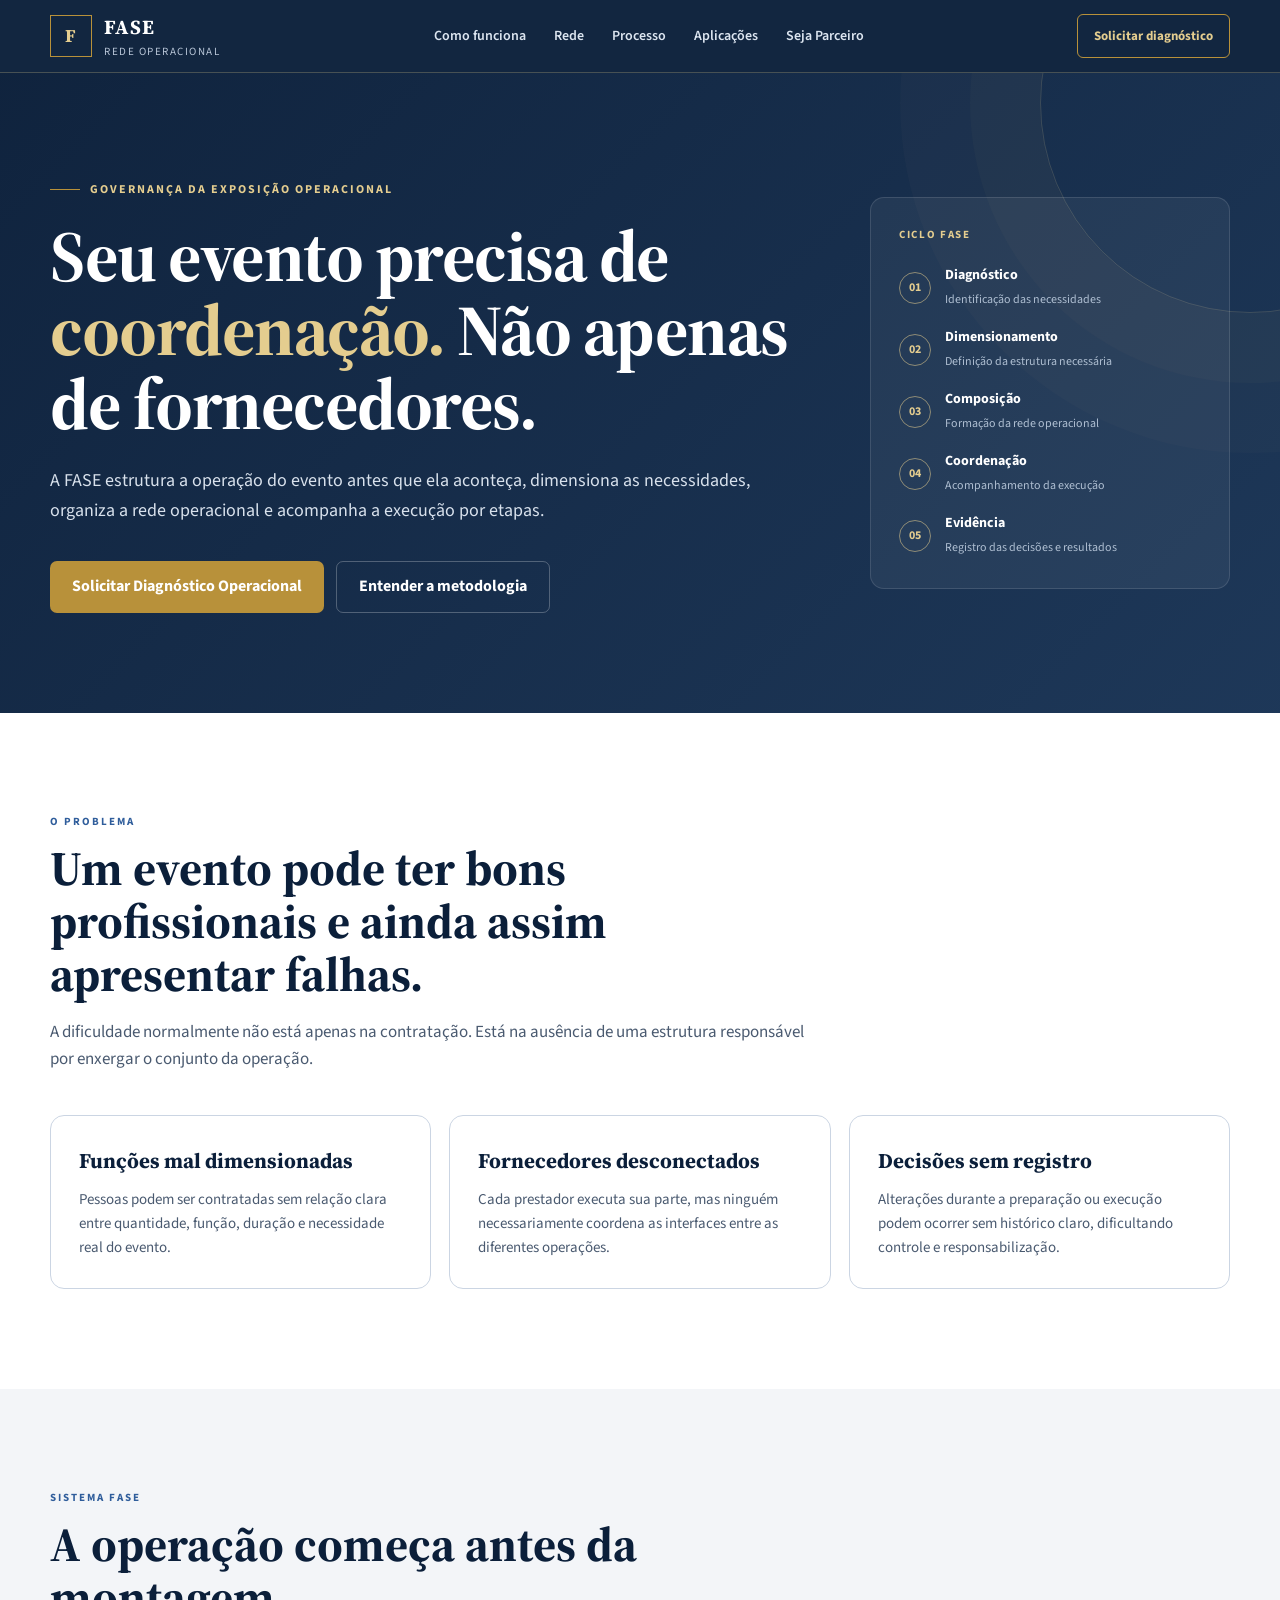
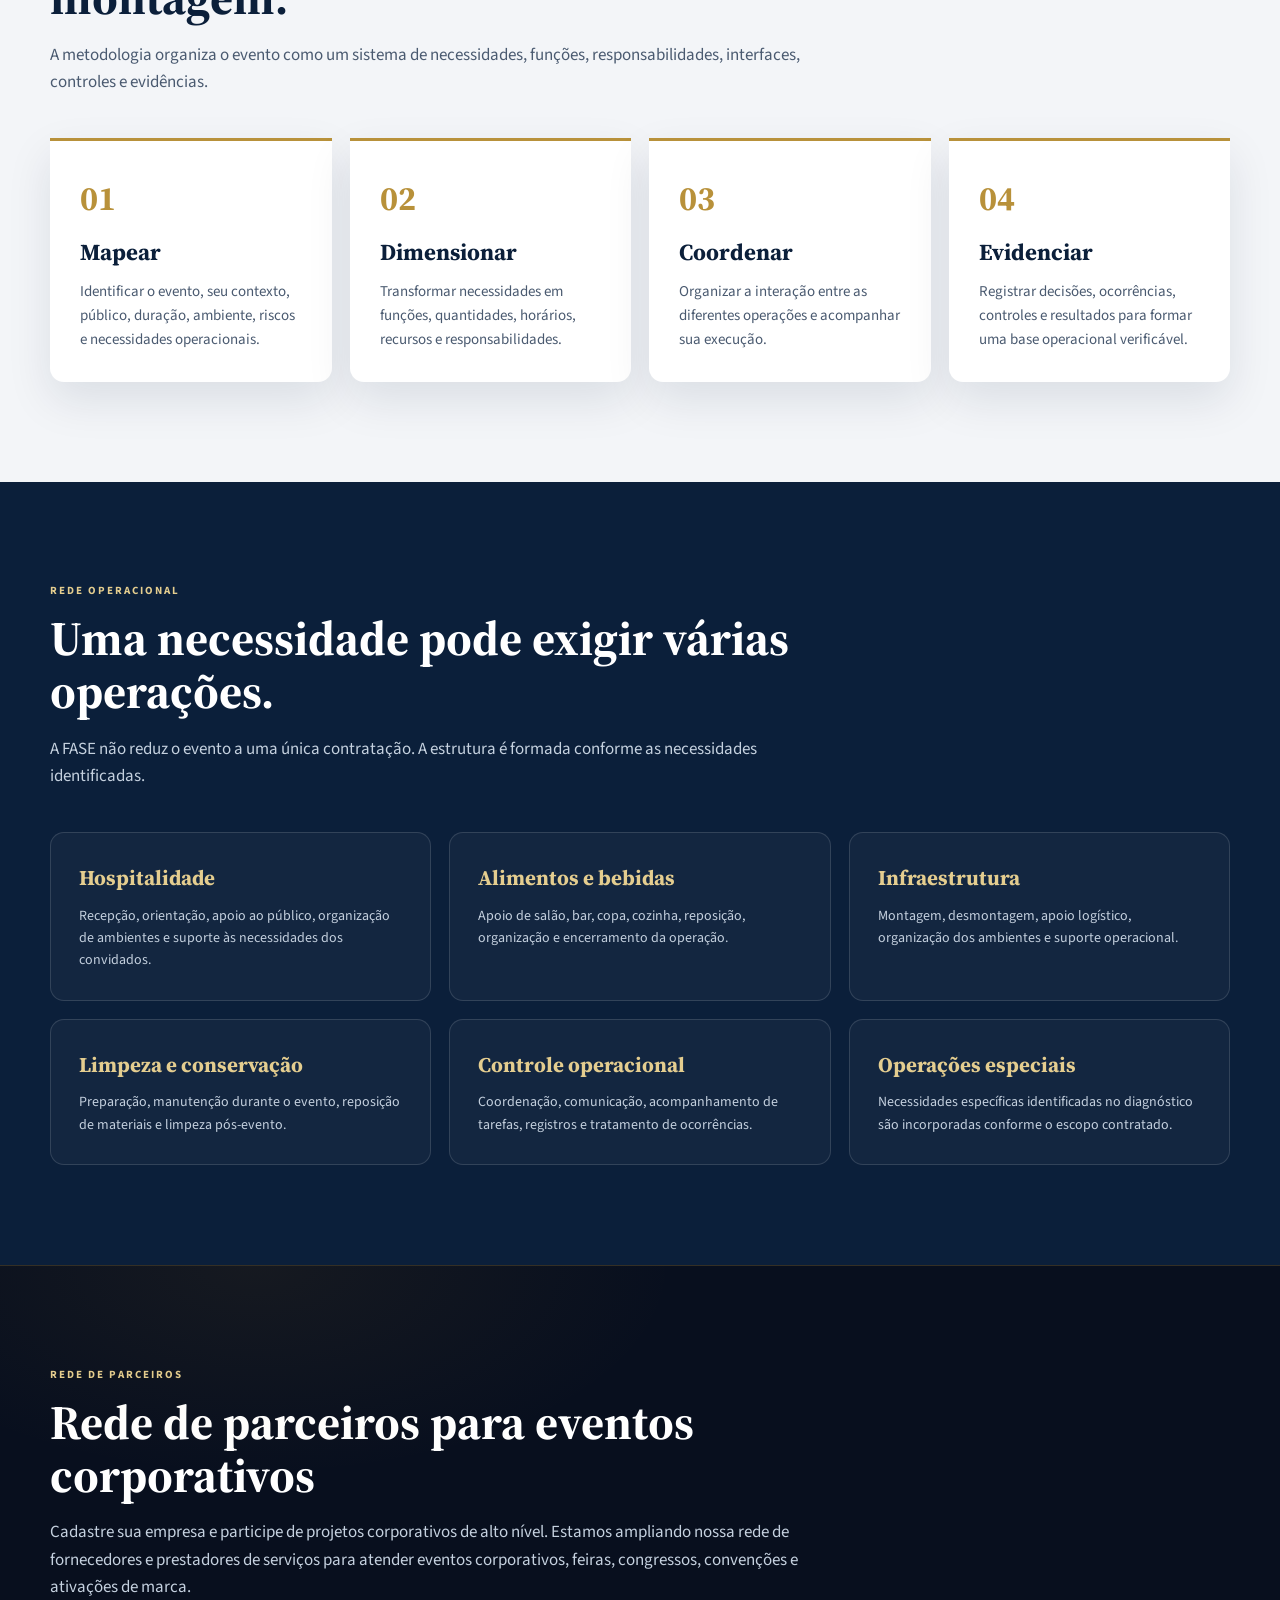
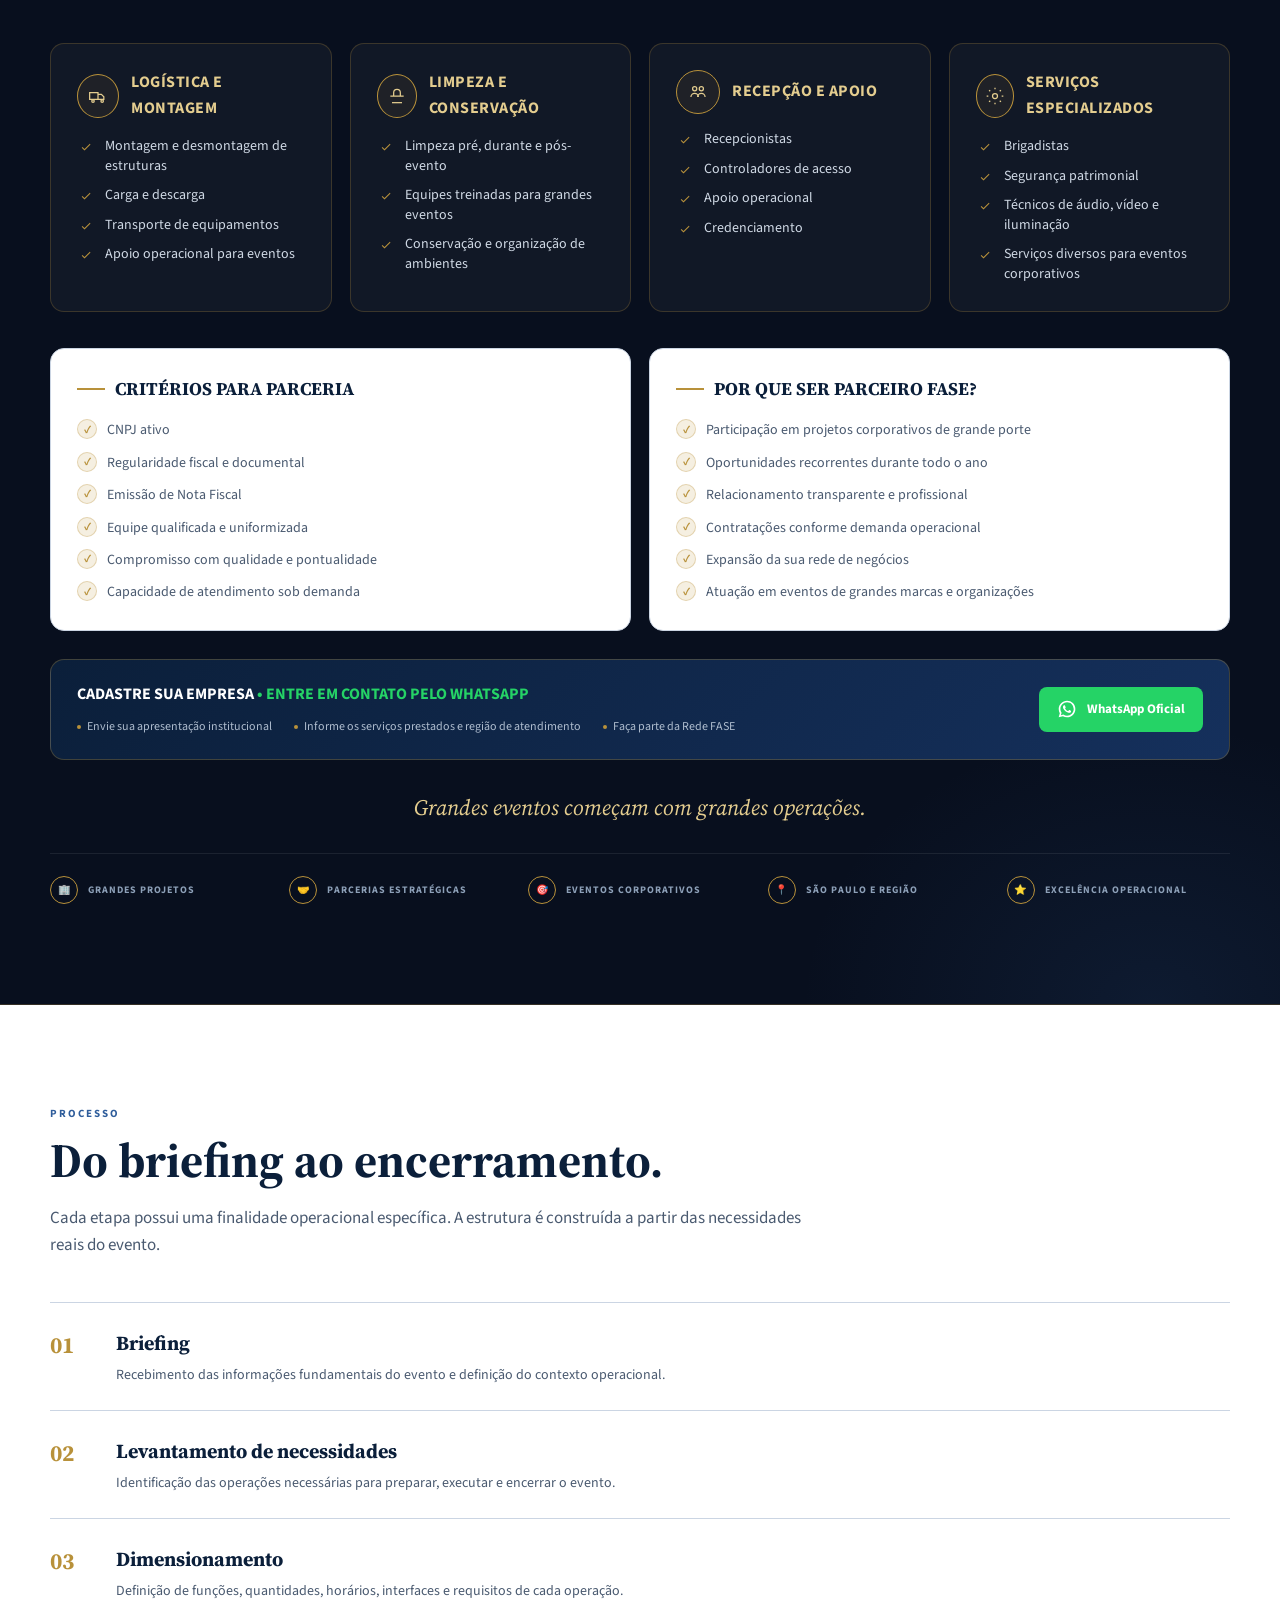
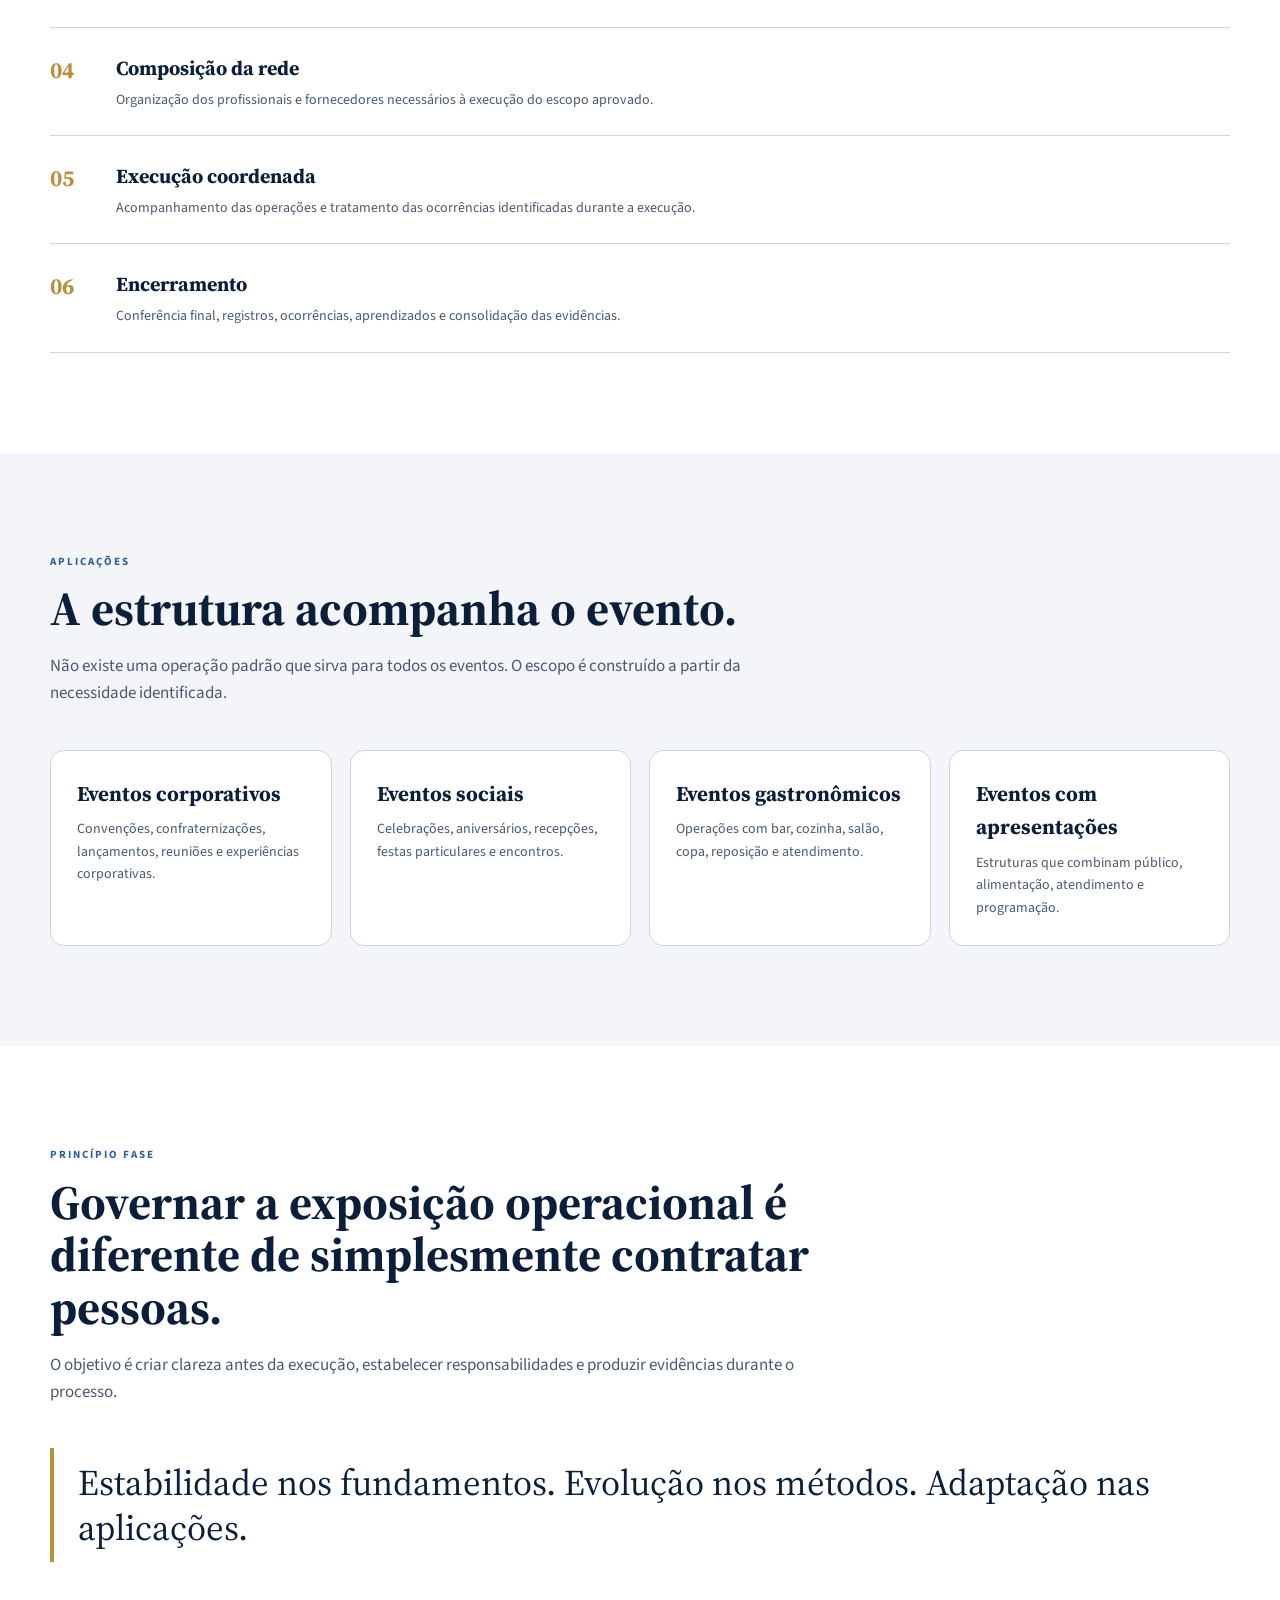
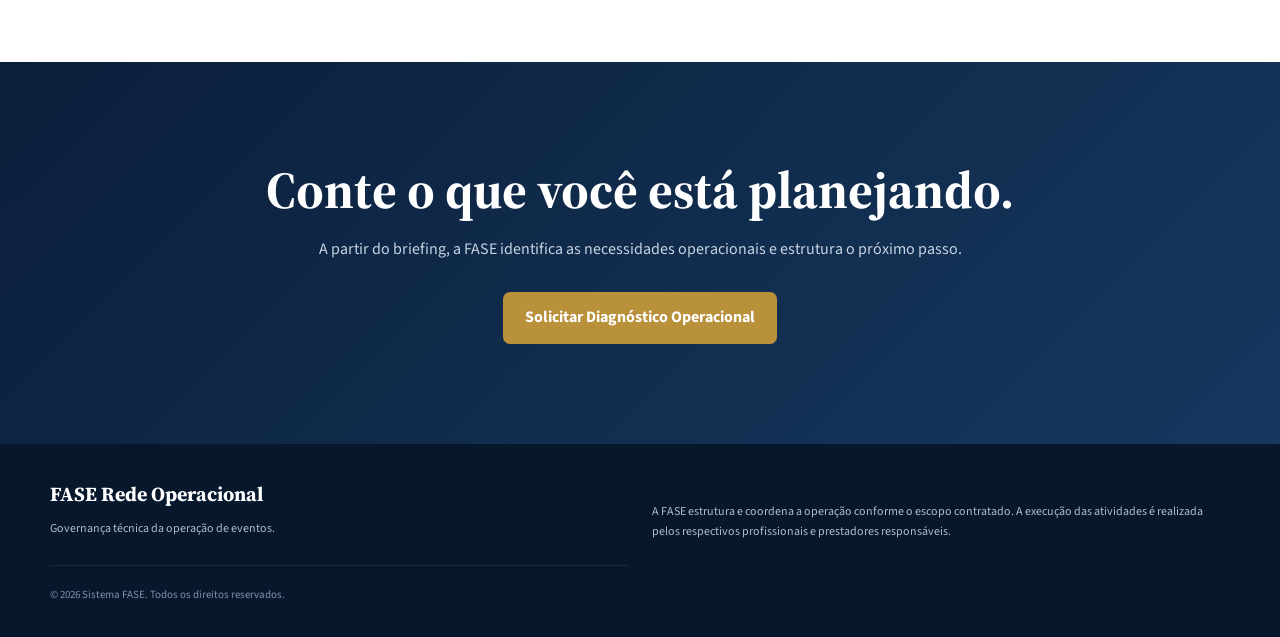
==== index.html @ 19b4ed56 "Atualizar o index.html" ====
<!DOCTYPE html>
<html lang="pt-BR">
<head><style>
@font-face {
  font-family: "Optimistic";
  font-style: normal;
  font-weight: 400 600;
  font-display: swap;
  src: url("/fonts/OptimisticAI_VF_Optimized.woff2") format("woff2");
}
@font-face {
  font-family: "Optimistic Mono";
  font-style: normal;
  font-weight: 400;
  font-display: swap;
  src: url("/fonts/OptimisticMono_W_TextRegular.woff2") format("woff2");
}
:where(html) {
  font-family: "Optimistic", system-ui, sans-serif;
}
:where(code, pre, kbd, samp) {
  font-family: "Optimistic Mono", ui-monospace, monospace;
}
</style>
    <meta charset="UTF-8">
    <meta name="viewport" content="width=device-width, initial-scale=1.0">

    <title>FASE Rede Operacional | Gestão Estratégica de Eventos</title>

    <meta
        name="description"
        content="A FASE estrutura, dimensiona e coordena a operação de eventos por meio de uma rede operacional sob governança técnica, com decisões registradas e acompanhamento por etapas."
    >

    <meta name="theme-color" content="#0B1F3A">

    <link rel="preconnect" href="https://fonts.googleapis.com">
    <link rel="preconnect" href="https://fonts.gstatic.com" crossorigin>

    <link
        href="https://fonts.googleapis.com/css2?family=Source+Serif+4:opsz,wght@8..60,600;8..60,700&family=Source+Sans+3:wght@400;600;700&display=swap"
        rel="stylesheet"
    >

    <style>
        :root {
            --azul-marinho: #0B1F3A;
            --azul-medio: #2F5D9B;
            --azul-claro: #DCE6F3;

            --ouro: #B8913A;
            --ouro-claro: #E4CD8F;

            --fundo: #F3F5F8;
            --branco: #FFFFFF;

            --texto: #1C2A3D;
            --texto-suave: #4A5A70;

            --linha: #CBD5E3;

            --serif: 'Source Serif 4', Georgia, 'Times New Roman', serif;
            --sans: 'Source Sans 3', 'Segoe UI', Tahoma, Arial, sans-serif;

            --largura: 1180px;
            --raio: 14px;
            --sombra: 0 18px 45px rgba(11, 31, 58, 0.10);
        }

        *,
        *::before,
        *::after {
            margin: 0;
            padding: 0;
            box-sizing: border-box;
        }

        html {
            scroll-behavior: smooth;
        }

        body {
            background: var(--fundo);
            color: var(--texto);
            font-family: var(--sans);
            line-height: 1.6;
            -webkit-font-smoothing: antialiased;
        }

        a {
            color: inherit;
            text-decoration: none;
        }

        img {
            max-width: 100%;
            display: block;
        }

        .container {
            width: min(100% - 32px, var(--largura));
            margin-inline: auto;
        }

        header {
            position: sticky;
            top: 0;
            z-index: 1000;
            background: rgba(11, 31, 58, 0.97);
            border-bottom: 1px solid rgba(228, 205, 143, 0.25);
            backdrop-filter: blur(12px);
        }

        .nav {
            min-height: 72px;
            display: flex;
            align-items: center;
            justify-content: space-between;
            gap: 24px;
        }

        .logo {
            display: flex;
            align-items: center;
            gap: 12px;
            color: var(--branco);
        }

        .logo-mark {
            width: 42px;
            height: 42px;
            border: 1px solid var(--ouro);
            display: grid;
            place-items: center;
            color: var(--ouro-claro);
            font-family: var(--serif);
            font-weight: 700;
            font-size: 18px;
            letter-spacing: 1px;
        }

        .logo-text strong {
            display: block;
            font-family: var(--serif);
            font-size: 20px;
            letter-spacing: 1px;
        }

        .logo-text span {
            display: block;
            color: #B9C6D8;
            font-size: 11px;
            letter-spacing: 1.5px;
            text-transform: uppercase;
        }

        .nav-links {
            display: none;
            align-items: center;
            gap: 28px;
            color: #DCE5F0;
            font-size: 14px;
            font-weight: 600;
        }

        .nav-links a:hover {
            color: var(--ouro-claro);
        }

        .nav-cta {
            display: inline-flex;
            align-items: center;
            justify-content: center;
            padding: 11px 16px;
            border: 1px solid var(--ouro);
            color: var(--ouro-claro);
            font-size: 13px;
            font-weight: 700;
            border-radius: 6px;
        }

        .hero {
            background:
                linear-gradient(
                    135deg,
                    rgba(11, 31, 58, 0.98),
                    rgba(21, 48, 82, 0.96)
                );
            color: var(--branco);
            padding: 76px 0 84px;
            position: relative;
            overflow: hidden;
        }

        .hero::after {
            content: "";
            position: absolute;
            width: 420px;
            height: 420px;
            right: -180px;
            top: -180px;
            border: 1px solid rgba(228, 205, 143, 0.18);
            border-radius: 50%;
            box-shadow:
                0 0 0 70px rgba(228, 205, 143, 0.025),
                0 0 0 140px rgba(228, 205, 143, 0.018);
        }

        .hero-grid {
            position: relative;
            z-index: 1;
            display: grid;
            gap: 48px;
        }

        .eyebrow {
            display: inline-flex;
            align-items: center;
            gap: 10px;
            color: var(--ouro-claro);
            font-size: 12px;
            font-weight: 700;
            letter-spacing: 2px;
            text-transform: uppercase;
            margin-bottom: 20px;
        }

        .eyebrow::before {
            content: "";
            width: 30px;
            height: 1px;
            background: var(--ouro);
        }

        h1,
        h2,
        h3 {
            font-family: var(--serif);
        }

        .hero h1 {
            max-width: 760px;
            font-size: clamp(42px, 8vw, 72px);
            line-height: 1.03;
            letter-spacing: -1.5px;
            margin-bottom: 24px;
        }

        .hero h1 span {
            color: var(--ouro-claro);
        }

        .hero-lead {
            max-width: 700px;
            color: #D8E1EC;
            font-size: 18px;
            line-height: 1.7;
            margin-bottom: 34px;
        }

        .hero-actions {
            display: flex;
            flex-direction: column;
            gap: 12px;
        }

        .cta-btn,
        .secondary-btn {
            min-height: 52px;
            display: inline-flex;
            align-items: center;
            justify-content: center;
            padding: 0 22px;
            border-radius: 7px;
            font-weight: 700;
            text-align: center;
        }

        .cta-btn {
            background: var(--ouro);
            color: var(--branco);
        }

        .cta-btn:hover {
            background: #A98230;
        }

        .secondary-btn {
            border: 1px solid rgba(255,255,255,0.25);
            color: var(--branco);
        }

        .secondary-btn:hover {
            border-color: var(--ouro-claro);
            color: var(--ouro-claro);
        }

        .hero-panel {
            background: rgba(255,255,255,0.055);
            border: 1px solid rgba(255,255,255,0.12);
            padding: 28px;
            border-radius: var(--raio);
        }

        .hero-panel-title {
            color: var(--ouro-claro);
            font-size: 11px;
            font-weight: 700;
            letter-spacing: 1.7px;
            text-transform: uppercase;
            margin-bottom: 20px;
        }

        .flow {
            display: grid;
            gap: 14px;
        }

        .flow-item {
            display: grid;
            grid-template-columns: 34px 1fr;
            gap: 12px;
            align-items: center;
        }

        .flow-number {
            width: 32px;
            height: 32px;
            border: 1px solid rgba(228,205,143,0.55);
            border-radius: 50%;
            display: grid;
            place-items: center;
            color: var(--ouro-claro);
            font-size: 12px;
            font-weight: 700;
        }

        .flow-item strong {
            display: block;
            font-size: 14px;
        }

        .flow-item span {
            color: #AEBED1;
            font-size: 12px;
        }

        section {
            padding: 78px 0;
        }

        .section-header {
            max-width: 760px;
            margin-bottom: 42px;
        }

        .section-label {
            color: var(--azul-medio);
            font-size: 11px;
            font-weight: 700;
            letter-spacing: 2px;
            text-transform: uppercase;
            margin-bottom: 12px;
        }

        .section-header h2 {
            font-size: clamp(32px, 6vw, 48px);
            line-height: 1.1;
            color: var(--azul-marinho);
            margin-bottom: 18px;
        }

        .section-header p {
            color: var(--texto-suave);
            font-size: 17px;
        }

        .problem {
            background: var(--branco);
        }

        .problem-grid {
            display: grid;
            gap: 18px;
        }

        .problem-card {
            padding: 28px;
            border: 1px solid var(--linha);
            border-radius: var(--raio);
            background: var(--branco);
        }

        .problem-card strong {
            display: block;
            color: var(--azul-marinho);
            font-family: var(--serif);
            font-size: 21px;
            margin-bottom: 10px;
        }

        .problem-card p {
            color: var(--texto-suave);
            font-size: 15px;
        }

        .fase-section {
            background: var(--fundo);
        }

        .fase-grid {
            display: grid;
            gap: 18px;
        }

        .fase-card {
            background: var(--branco);
            border-top: 3px solid var(--ouro);
            padding: 30px;
            border-radius: 0 0 var(--raio) var(--raio);
            box-shadow: var(--sombra);
        }

        .fase-card .number {
            color: var(--ouro);
            font-family: var(--serif);
            font-size: 34px;
            font-weight: 700;
        }

        .fase-card h3 {
            color: var(--azul-marinho);
            font-size: 23px;
            margin: 8px 0 10px;
        }

        .fase-card p {
            color: var(--texto-suave);
            font-size: 15px;
        }

        .network {
            background: var(--azul-marinho);
            color: var(--branco);
        }

        .network .section-label {
            color: var(--ouro-claro);
        }

        .network .section-header h2 {
            color: var(--branco);
        }

        .network .section-header p {
            color: #C5D1DF;
        }

        .network-grid {
            display: grid;
            gap: 18px;
        }

        .network-card {
            border: 1px solid rgba(255,255,255,0.13);
            padding: 28px;
            border-radius: var(--raio);
            background: rgba(255,255,255,0.035);
        }

        .network-card h3 {
            color: var(--ouro-claro);
            font-size: 21px;
            margin-bottom: 10px;
        }

        .network-card p {
            color: #C3CFDD;
            font-size: 14px;
        }

        .process {
            background: var(--branco);
        }

        .process-list {
            display: grid;
            gap: 0;
            border-top: 1px solid var(--linha);
        }

        .process-item {
            display: grid;
            grid-template-columns: 48px 1fr;
            gap: 18px;
            padding: 24px 0;
            border-bottom: 1px solid var(--linha);
        }

        .process-number {
            color: var(--ouro);
            font-family: var(--serif);
            font-size: 23px;
            font-weight: 700;
        }

        .process-item h3 {
            color: var(--azul-marinho);
            font-size: 20px;
            margin-bottom: 5px;
        }

        .process-item p {
            color: var(--texto-suave);
            font-size: 14px;
        }

        .audience {
            background: var(--fundo);
        }

        .audience-grid {
            display: grid;
            gap: 18px;
        }

        .audience-card {
            padding: 26px;
            background: var(--branco);
            border: 1px solid var(--linha);
            border-radius: var(--raio);
        }

        .audience-card h3 {
            color: var(--azul-marinho);
            font-size: 21px;
            margin-bottom: 8px;
        }

        .audience-card p {
            color: var(--texto-suave);
            font-size: 14px;
        }

        .differential {
            background: var(--branco);
        }

        .quote-box {
            border-left: 4px solid var(--ouro);
            padding: 12px 0 12px 24px;
            margin-top: 30px;
        }

        .quote-box p {
            color: var(--azul-marinho);
            font-family: var(--serif);
            font-size: clamp(24px, 5vw, 36px);
            line-height: 1.25;
        }

        .final-cta {
            background:
                linear-gradient(
                    135deg,
                    var(--azul-marinho),
                    #16385F
                );
            color: var(--branco);
            text-align: center;
        }

        .final-cta h2 {
            max-width: 760px;
            margin: 0 auto 18px;
            font-size: clamp(34px, 6vw, 52px);
            line-height: 1.08;
        }

        .final-cta p {
            max-width: 650px;
            margin: 0 auto 30px;
            color: #C7D3E1;
            font-size: 16px;
        }

        .final-cta .cta-btn {
            display: inline-flex;
            min-width: 240px;
        }

        footer {
            background: #07182D;
            color: #AEBCCE;
            padding: 34px 0;
        }

        .footer-grid {
            display: grid;
            gap: 24px;
        }

        .footer-brand strong {
            display: block;
            color: var(--branco);
            font-family: var(--serif);
            font-size: 20px;
            margin-bottom: 5px;
        }

        .footer-brand span {
            font-size: 12px;
        }

        .footer-note {
            font-size: 12px;
            line-height: 1.6;
        }

        .footer-copy {
            border-top: 1px solid rgba(255,255,255,0.08);
            padding-top: 20px;
            font-size: 11px;
            color: #8091A7;
        }

        @media (min-width: 700px) {

            .hero {
                padding: 100px 0;
            }

            .hero-actions {
                flex-direction: row;
            }

            .hero-grid {
                grid-template-columns: minmax(0, 1.5fr) minmax(300px, 0.7fr);
                align-items: center;
            }

            .problem-grid,
            .fase-grid,
            .network-grid,
            .audience-grid {
                grid-template-columns: repeat(2, 1fr);
            }

            .footer-grid {
                grid-template-columns: 1fr 1fr;
                align-items: end;
            }
        }

        @media (min-width: 960px) {

            .nav-links {
                display: flex;
            }

            .problem-grid {
                grid-template-columns: repeat(3, 1fr);
            }

            .fase-grid {
                grid-template-columns: repeat(4, 1fr);
            }

            .network-grid {
                grid-template-columns: repeat(3, 1fr);
            }

            .audience-grid {
                grid-template-columns: repeat(4, 1fr);
            }

            section {
                padding: 100px 0;
            }
        }
    
        /* =========================
           REDE DE PARCEIROS - SEM IA
        ========================= */
        .parceiros {
            background: #080F1E;
            color: var(--branco);
            border-top: 1px solid rgba(184,145,58,0.25);
            border-bottom: 1px solid rgba(184,145,58,0.25);
            position: relative;
            overflow: hidden;
        }
        .parceiros::before {
            content:"";
            position:absolute;
            inset:0;
            background: radial-gradient(600px 300px at 20% 0%, rgba(184,145,58,0.08), transparent 70%),
                        radial-gradient(500px 400px at 90% 100%, rgba(47,93,155,0.15), transparent 70%);
            pointer-events:none;
        }
        .parceiros .section-label { color: var(--ouro-claro); }
        .parceiros .section-header h2 { color: #fff; }
        .parceiros .section-header p { color: #C5D1DF; }
        .parceiros-grid {
            position: relative;
            z-index:1;
            display: grid;
            gap: 18px;
            margin-bottom: 36px;
        }
        .parceiros-card {
            background: rgba(255,255,255,0.04);
            border: 1px solid rgba(184,145,58,0.25);
            border-radius: var(--raio);
            padding: 26px;
        }
        .parceiros-card-top {
            display:flex;
            align-items:center;
            gap:12px;
            margin-bottom:16px;
        }
        .parceiros-icon {
            width:44px;
            height:44px;
            border:1px solid var(--ouro);
            border-radius:50%;
            display:grid;
            place-items:center;
            background: rgba(184,145,58,0.08);
            color: var(--ouro-claro);
        }
        .parceiros-card h3 {
            color: var(--ouro-claro);
            font-size: 16px;
            font-family: var(--sans);
            font-weight: 700;
            letter-spacing: 0.5px;
            text-transform: uppercase;
        }
        .parceiros-card ul {
            list-style:none;
            display:grid;
            gap:10px;
        }
        .parceiros-card ul li {
            display:flex;
            gap:10px;
            font-size:14px;
            color:#D0D9E5;
            line-height:1.4;
        }
        .parceiros-card ul li::before {
            content:"";
            width:18px;
            height:18px;
            flex-shrink:0;
            background: var(--ouro);
            border-radius:50%;
            mask: url('data:image/svg+xml;utf8,<svg xmlns="http://www.w3.org/2000/svg" viewBox="0 0 24 24"><path fill="white" d="M9 16.17L4.83 12l-1.42 1.41L9 19 21 7l-1.41-1.41z"/></svg>') center/12px no-repeat;
            -webkit-mask: url('data:image/svg+xml;utf8,<svg xmlns="http://www.w3.org/2000/svg" viewBox="0 0 24 24"><path fill="white" d="M9 16.17L4.83 12l-1.42 1.41L9 19 21 7l-1.41-1.41z"/></svg>') center/12px no-repeat;
            margin-top:1px;
        }
        .parceiros-two {
            position:relative;
            z-index:1;
            display:grid;
            gap:18px;
            margin-bottom:28px;
        }
        .parceiros-box {
            background: var(--branco);
            color: var(--texto);
            border-radius: var(--raio);
            padding:26px;
            border:1px solid var(--linha);
        }
        .parceiros-box h4 {
            font-family: var(--serif);
            font-size:18px;
            color: var(--azul-marinho);
            margin-bottom:16px;
            display:flex;
            align-items:center;
            gap:10px;
        }
        .parceiros-box h4::before {
            content:"";
            width:28px;
            height:2px;
            background: var(--ouro);
        }
        .parceiros-box ul {
            list-style:none;
            display:grid;
            gap:10px;
        }
        .parceiros-box ul li {
            display:flex;
            gap:10px;
            font-size:14px;
            color: var(--texto-suave);
        }
        .parceiros-box ul li::before {
            content:"✓";
            width:20px;
            height:20px;
            flex-shrink:0;
            background: rgba(184,145,58,0.15);
            border:1px solid rgba(184,145,58,0.3);
            border-radius:50%;
            display:grid;
            place-items:center;
            font-size:11px;
            color: var(--ouro);
            font-weight:700;
        }
        .parceiros-whatsapp {
            position:relative;
            z-index:1;
            background: linear-gradient(135deg, #0B1F3A, #15305C);
            border:1px solid rgba(184,145,58,0.3);
            border-radius: var(--raio);
            padding:22px 26px;
            display:flex;
            flex-wrap:wrap;
            gap:18px;
            align-items:center;
            justify-content:space-between;
        }
        .parceiros-whatsapp h4 {
            color:#fff;
            font-family: var(--sans);
            font-weight:700;
            font-size:16px;
            text-transform:uppercase;
        }
        .parceiros-whatsapp h4 span { color:#25D366; }
        .parceiros-whatsapp ul {
            list-style:none;
            display:flex;
            flex-wrap:wrap;
            gap:12px 22px;
            margin-top:10px;
        }
        .parceiros-whatsapp ul li {
            font-size:12px;
            color:#AEBCCE;
            display:flex;
            gap:6px;
            align-items:center;
        }
        .parceiros-whatsapp ul li::before {
            content:"";
            width:4px;
            height:4px;
            background: var(--ouro);
            border-radius:50%;
        }
        .parceiros-footer-icons {
            position:relative;
            z-index:1;
            margin-top:28px;
            padding-top:22px;
            border-top:1px solid rgba(255,255,255,0.08);
            display:grid;
            grid-template-columns: repeat(2,1fr);
            gap:16px;
        }
        .parceiros-footer-icons div {
            display:flex;
            align-items:center;
            gap:10px;
            font-size:10px;
            font-weight:700;
            letter-spacing:1px;
            text-transform:uppercase;
            color:#8DA0B8;
        }
        .parceiros-cursive {
            position:relative;
            z-index:1;
            text-align:center;
            margin-top:30px;
            font-family: var(--serif);
            font-style:italic;
            font-size:22px;
            color: var(--ouro-claro);
        }
        @media(min-width:700px){
            .parceiros-grid { grid-template-columns: repeat(2,1fr); }
            .parceiros-two { grid-template-columns: repeat(2,1fr); }
            .parceiros-footer-icons { grid-template-columns: repeat(5,1fr); }
        }
        @media(min-width:960px){
            .parceiros-grid { grid-template-columns: repeat(4,1fr); }
        }

    </style>
</head>

<body>

<header>
    <div class="container nav">

        <a href="#" class="logo" aria-label="FASE Rede Operacional">
            <div class="logo-mark">F</div>

            <div class="logo-text">
                <strong>FASE</strong>
                <span>Rede Operacional</span>
            </div>
        </a>

        <nav class="nav-links" aria-label="Navegação principal">
            <a href="#como-funciona">Como funciona</a>
            <a href="#rede">Rede</a>
            <a href="#processo">Processo</a>
            <a href="#para-quem">Aplicações</a>
            <a href="#parceiros">Seja Parceiro</a>
        </nav>

        <a
            href="https://wa.me/5511951987669"
            class="nav-cta"
            target="_blank"
            rel="noopener noreferrer"
        >
            Solicitar diagnóstico
        </a>

    </div>
</header>

<main>

    <!-- HERO -->

    <section class="hero">

        <div class="container hero-grid">

            <div>

                <div class="eyebrow">
                    Governança da Exposição Operacional
                </div>

                <h1>
                    Seu evento precisa de
                    <span>coordenação.</span>
                    Não apenas de fornecedores.
                </h1>

                <p class="hero-lead">
                    A FASE estrutura a operação do evento antes que ela aconteça,
                    dimensiona as necessidades, organiza a rede operacional e
                    acompanha a execução por etapas.
                </p>

                <div class="hero-actions">

                    <a
                        href="https://wa.me/5511951987669"
                        class="cta-btn"
                        target="_blank"
                        rel="noopener noreferrer"
                    >
                        Solicitar Diagnóstico Operacional
                    </a>

                    <a href="#como-funciona" class="secondary-btn">
                        Entender a metodologia
                    </a>

                </div>

            </div>

            <aside class="hero-panel">

                <div class="hero-panel-title">
                    Ciclo FASE
                </div>

                <div class="flow">

                    <div class="flow-item">
                        <div class="flow-number">01</div>
                        <div>
                            <strong>Diagnóstico</strong>
                            <span>Identificação das necessidades</span>
                        </div>
                    </div>

                    <div class="flow-item">
                        <div class="flow-number">02</div>
                        <div>
                            <strong>Dimensionamento</strong>
                            <span>Definição da estrutura necessária</span>
                        </div>
                    </div>

                    <div class="flow-item">
                        <div class="flow-number">03</div>
                        <div>
                            <strong>Composição</strong>
                            <span>Formação da rede operacional</span>
                        </div>
                    </div>

                    <div class="flow-item">
                        <div class="flow-number">04</div>
                        <div>
                            <strong>Coordenação</strong>
                            <span>Acompanhamento da execução</span>
                        </div>
                    </div>

                    <div class="flow-item">
                        <div class="flow-number">05</div>
                        <div>
                            <strong>Evidência</strong>
                            <span>Registro das decisões e resultados</span>
                        </div>
                    </div>

                </div>

            </aside>

        </div>

    </section>


    <!-- PROBLEMA -->

    <section class="problem" id="como-funciona">

        <div class="container">

            <div class="section-header">

                <div class="section-label">
                    O problema
                </div>

                <h2>
                    Um evento pode ter bons profissionais e ainda assim apresentar falhas.
                </h2>

                <p>
                    A dificuldade normalmente não está apenas na contratação.
                    Está na ausência de uma estrutura responsável por enxergar
                    o conjunto da operação.
                </p>

            </div>

            <div class="problem-grid">

                <article class="problem-card">
                    <strong>Funções mal dimensionadas</strong>
                    <p>
                        Pessoas podem ser contratadas sem relação clara entre
                        quantidade, função, duração e necessidade real do evento.
                    </p>
                </article>

                <article class="problem-card">
                    <strong>Fornecedores desconectados</strong>
                    <p>
                        Cada prestador executa sua parte, mas ninguém necessariamente
                        coordena as interfaces entre as diferentes operações.
                    </p>
                </article>

                <article class="problem-card">
                    <strong>Decisões sem registro</strong>
                    <p>
                        Alterações durante a preparação ou execução podem ocorrer
                        sem histórico claro, dificultando controle e responsabilização.
                    </p>
                </article>

            </div>

        </div>

    </section>


    <!-- METODOLOGIA -->

    <section class="fase-section">

        <div class="container">

            <div class="section-header">

                <div class="section-label">
                    Sistema FASE
                </div>

                <h2>
                    A operação começa antes da montagem.
                </h2>

                <p>
                    A metodologia organiza o evento como um sistema de necessidades,
                    funções, responsabilidades, interfaces, controles e evidências.
                </p>

            </div>

            <div class="fase-grid">

                <article class="fase-card">
                    <div class="number">01</div>
                    <h3>Mapear</h3>
                    <p>
                        Identificar o evento, seu contexto, público, duração,
                        ambiente, riscos e necessidades operacionais.
                    </p>
                </article>

                <article class="fase-card">
                    <div class="number">02</div>
                    <h3>Dimensionar</h3>
                    <p>
                        Transformar necessidades em funções, quantidades,
                        horários, recursos e responsabilidades.
                    </p>
                </article>

                <article class="fase-card">
                    <div class="number">03</div>
                    <h3>Coordenar</h3>
                    <p>
                        Organizar a interação entre as diferentes operações
                        e acompanhar sua execução.
                    </p>
                </article>

                <article class="fase-card">
                    <div class="number">04</div>
                    <h3>Evidenciar</h3>
                    <p>
                        Registrar decisões, ocorrências, controles e resultados
                        para formar uma base operacional verificável.
                    </p>
                </article>

            </div>

        </div>

    </section>


    <!-- REDE OPERACIONAL -->

    <section class="network" id="rede">

        <div class="container">

            <div class="section-header">

                <div class="section-label">
                    Rede Operacional
                </div>

                <h2>
                    Uma necessidade pode exigir várias operações.
                </h2>

                <p>
                    A FASE não reduz o evento a uma única contratação.
                    A estrutura é formada conforme as necessidades identificadas.
                </p>

            </div>

            <div class="network-grid">

                <article class="network-card">
                    <h3>Hospitalidade</h3>
                    <p>
                        Recepção, orientação, apoio ao público, organização
                        de ambientes e suporte às necessidades dos convidados.
                    </p>
                </article>

                <article class="network-card">
                    <h3>Alimentos e bebidas</h3>
                    <p>
                        Apoio de salão, bar, copa, cozinha, reposição,
                        organização e encerramento da operação.
                    </p>
                </article>

                <article class="network-card">
                    <h3>Infraestrutura</h3>
                    <p>
                        Montagem, desmontagem, apoio logístico, organização
                        dos ambientes e suporte operacional.
                    </p>
                </article>

                <article class="network-card">
                    <h3>Limpeza e conservação</h3>
                    <p>
                        Preparação, manutenção durante o evento, reposição
                        de materiais e limpeza pós-evento.
                    </p>
                </article>

                <article class="network-card">
                    <h3>Controle operacional</h3>
                    <p>
                        Coordenação, comunicação, acompanhamento de tarefas,
                        registros e tratamento de ocorrências.
                    </p>
                </article>

                <article class="network-card">
                    <h3>Operações especiais</h3>
                    <p>
                        Necessidades específicas identificadas no diagnóstico
                        são incorporadas conforme o escopo contratado.
                    </p>
                </article>

            </div>

        </div>

    </section>



    <!-- REDE DE PARCEIROS - INTEGRADA - SEM IA -->
    <section class="parceiros" id="parceiros">

        <div class="container">

            <div class="section-header">

                <div class="section-label">
                    Rede de Parceiros
                </div>

                <h2>
                    Rede de parceiros para eventos corporativos
                </h2>

                <p>
                    Cadastre sua empresa e participe de projetos corporativos de alto nível. 
                    Estamos ampliando nossa rede de fornecedores e prestadores de serviços para atender 
                    eventos corporativos, feiras, congressos, convenções e ativações de marca.
                </p>

            </div>

            <div class="parceiros-grid">

                <article class="parceiros-card">
                    <div class="parceiros-card-top">
                        <div class="parceiros-icon">
                            <svg viewBox="0 0 24 24" width="20" height="20" fill="none" stroke="currentColor" stroke-width="1.5"><path d="M2 8h10v8H2zM12 10h4l3 3v3h-7"/><circle cx="6" cy="18" r="1.5"/><circle cx="17" cy="18" r="1.5"/></svg>
                        </div>
                        <h3>Logística e Montagem</h3>
                    </div>
                    <ul>
                        <li>Montagem e desmontagem de estruturas</li>
                        <li>Carga e descarga</li>
                        <li>Transporte de equipamentos</li>
                        <li>Apoio operacional para eventos</li>
                    </ul>
                </article>

                <article class="parceiros-card">
                    <div class="parceiros-card-top">
                        <div class="parceiros-icon">
                            <svg viewBox="0 0 24 24" width="20" height="20" fill="none" stroke="currentColor" stroke-width="1.5"><path d="M4 12h16M8 12V8a4 4 0 0 1 8 0v4"/><path d="M6 20h12"/></svg>
                        </div>
                        <h3>Limpeza e Conservação</h3>
                    </div>
                    <ul>
                        <li>Limpeza pré, durante e pós-evento</li>
                        <li>Equipes treinadas para grandes eventos</li>
                        <li>Conservação e organização de ambientes</li>
                    </ul>
                </article>

                <article class="parceiros-card">
                    <div class="parceiros-card-top">
                        <div class="parceiros-icon">
                            <svg viewBox="0 0 24 24" width="20" height="20" fill="none" stroke="currentColor" stroke-width="1.5"><circle cx="8" cy="8" r="2.5"/><circle cx="16" cy="8" r="2.5"/><path d="M3.5 18c0-2.5 2-4.5 4.5-4.5S12.5 15.5 12.5 18"/><path d="M11.5 18c0-2.5 2-4.5 4.5-4.5S20.5 15.5 20.5 18"/></svg>
                        </div>
                        <h3>Recepção e Apoio</h3>
                    </div>
                    <ul>
                        <li>Recepcionistas</li>
                        <li>Controladores de acesso</li>
                        <li>Apoio operacional</li>
                        <li>Credenciamento</li>
                    </ul>
                </article>

                <article class="parceiros-card">
                    <div class="parceiros-card-top">
                        <div class="parceiros-icon">
                            <svg viewBox="0 0 24 24" width="20" height="20" fill="none" stroke="currentColor" stroke-width="1.5"><circle cx="12" cy="12" r="3"/><path d="M12 2v2M12 20v2M2 12h2M20 12h2M4.9 4.9l1.4 1.4M17.7 17.7l1.4 1.4M19.1 4.9l-1.4 1.4M6.3 17.7l-1.4 1.4"/></svg>
                        </div>
                        <h3>Serviços Especializados</h3>
                    </div>
                    <ul>
                        <li>Brigadistas</li>
                        <li>Segurança patrimonial</li>
                        <li>Técnicos de áudio, vídeo e iluminação</li>
                        <li>Serviços diversos para eventos corporativos</li>
                    </ul>
                </article>

            </div>

            <div class="parceiros-two">

                <div class="parceiros-box">
                    <h4>CRITÉRIOS PARA PARCERIA</h4>
                    <ul>
                        <li>CNPJ ativo</li>
                        <li>Regularidade fiscal e documental</li>
                        <li>Emissão de Nota Fiscal</li>
                        <li>Equipe qualificada e uniformizada</li>
                        <li>Compromisso com qualidade e pontualidade</li>
                        <li>Capacidade de atendimento sob demanda</li>
                    </ul>
                </div>

                <div class="parceiros-box">
                    <h4>POR QUE SER PARCEIRO FASE?</h4>
                    <ul>
                        <li>Participação em projetos corporativos de grande porte</li>
                        <li>Oportunidades recorrentes durante todo o ano</li>
                        <li>Relacionamento transparente e profissional</li>
                        <li>Contratações conforme demanda operacional</li>
                        <li>Expansão da sua rede de negócios</li>
                        <li>Atuação em eventos de grandes marcas e organizações</li>
                    </ul>
                </div>

            </div>

            <div class="parceiros-whatsapp">
                <div>
                    <h4>CADASTRE SUA EMPRESA <span>• ENTRE EM CONTATO PELO WHATSAPP</span></h4>
                    <ul>
                        <li>Envie sua apresentação institucional</li>
                        <li>Informe os serviços prestados e região de atendimento</li>
                        <li>Faça parte da Rede FASE</li>
                    </ul>
                </div>
                <a href="https://wa.me/5511951987669" target="_blank" rel="noopener noreferrer" style="display:inline-flex;align-items:center;gap:10px;background:#25D366;color:#fff;padding:12px 18px;border-radius:8px;font-weight:700;font-size:13px;">
                    <svg viewBox="0 0 24 24" width="20" height="20" fill="white"><path d="M19.05 4.94A9.82 9.82 0 0 0 12.04 2C6.53 2 2.04 6.5 2.04 12c0 1.77.46 3.5 1.33 5.02L2 22l5.11-1.34A9.84 9.84 0 0 0 12.04 22c5.51 0 10-4.5 10-10 0-2.67-1.04-5.18-2.99-7.06zM12.04 20a7.9 7.9 0 0 1-4.02-1.1l-.29-.17-3.03.8.81-2.96-.19-.3A7.92 7.92 0 0 1 4.1 12c0-4.41 3.59-8 8-8 2.13 0 4.14.83 5.64 2.34A7.9 7.9 0 0 1 20.05 12c0 4.41-3.59 8-8.01 8zm4.36-5.95c-.24-.12-1.41-.7-1.63-.78-.22-.08-.38-.12-.54.12s-.62.78-.76.94c-.14.16-.28.18-.52.06-.24-.12-1.01-.37-1.93-1.19-.71-.64-1.19-1.42-1.33-1.66-.14-.24-.01-.37.11-.49.1-.1.24-.28.36-.42.12-.14.16-.24.24-.4.08-.16.04-.3-.02-.42-.06-.12-.54-1.3-.74-1.78-.2-.47-.39-.41-.54-.42h-.46c-.16 0-.42.06-.64.3-.22.24-.84.82-.84 2s.86 2.32.98 2.48c.12.16 1.7 2.6 4.12 3.64.57.25 1.02.4 1.37.51.58.18 1.1.16 1.51.1.46-.07 1.41-.58 1.61-1.14.2-.56.2-1.04.14-1.14-.06-.1-.22-.16-.46-.28z"/></svg>
                    WhatsApp Oficial
                </a>
            </div>

            <div class="parceiros-cursive">Grandes eventos começam com grandes operações.</div>

            <div class="parceiros-footer-icons">
                <div><span style="width:28px;height:28px;border:1px solid var(--ouro);border-radius:50%;display:grid;place-items:center;">🏢</span> GRANDES PROJETOS</div>
                <div><span style="width:28px;height:28px;border:1px solid var(--ouro);border-radius:50%;display:grid;place-items:center;">🤝</span> PARCERIAS ESTRATÉGICAS</div>
                <div><span style="width:28px;height:28px;border:1px solid var(--ouro);border-radius:50%;display:grid;place-items:center;">🎯</span> EVENTOS CORPORATIVOS</div>
                <div><span style="width:28px;height:28px;border:1px solid var(--ouro);border-radius:50%;display:grid;place-items:center;">📍</span> SÃO PAULO E REGIÃO</div>
                <div><span style="width:28px;height:28px;border:1px solid var(--ouro);border-radius:50%;display:grid;place-items:center;">⭐</span> EXCELÊNCIA OPERACIONAL</div>
            </div>

        </div>

    </section>


    <!-- PROCESSO -->

    <section class="process" id="processo">

        <div class="container">

            <div class="section-header">

                <div class="section-label">
                    Processo
                </div>

                <h2>
                    Do briefing ao encerramento.
                </h2>

                <p>
                    Cada etapa possui uma finalidade operacional específica.
                    A estrutura é construída a partir das necessidades reais do evento.
                </p>

            </div>

            <div class="process-list">

                <article class="process-item">
                    <div class="process-number">01</div>
                    <div>
                        <h3>Briefing</h3>
                        <p>
                            Recebimento das informações fundamentais do evento
                            e definição do contexto operacional.
                        </p>
                    </div>
                </article>

                <article class="process-item">
                    <div class="process-number">02</div>
                    <div>
                        <h3>Levantamento de necessidades</h3>
                        <p>
                            Identificação das operações necessárias para
                            preparar, executar e encerrar o evento.
                        </p>
                    </div>
                </article>

                <article class="process-item">
                    <div class="process-number">03</div>
                    <div>
                        <h3>Dimensionamento</h3>
                        <p>
                            Definição de funções, quantidades, horários,
                            interfaces e requisitos de cada operação.
                        </p>
                    </div>
                </article>

                <article class="process-item">
                    <div class="process-number">04</div>
                    <div>
                        <h3>Composição da rede</h3>
                        <p>
                            Organização dos profissionais e fornecedores
                            necessários à execução do escopo aprovado.
                        </p>
                    </div>
                </article>

                <article class="process-item">
                    <div class="process-number">05</div>
                    <div>
                        <h3>Execução coordenada</h3>
                        <p>
                            Acompanhamento das operações e tratamento das
                            ocorrências identificadas durante a execução.
                        </p>
                    </div>
                </article>

                <article class="process-item">
                    <div class="process-number">06</div>
                    <div>
                        <h3>Encerramento</h3>
                        <p>
                            Conferência final, registros, ocorrências,
                            aprendizados e consolidação das evidências.
                        </p>
                    </div>
                </article>

            </div>

        </div>

    </section>


    <!-- PARA QUEM -->

    <section class="audience" id="para-quem">

        <div class="container">

            <div class="section-header">

                <div class="section-label">
                    Aplicações
                </div>

                <h2>
                    A estrutura acompanha o evento.
                </h2>

                <p>
                    Não existe uma operação padrão que sirva para todos os eventos.
                    O escopo é construído a partir da necessidade identificada.
                </p>

            </div>

            <div class="audience-grid">

                <article class="audience-card">
                    <h3>Eventos corporativos</h3>
                    <p>
                        Convenções, confraternizações, lançamentos,
                        reuniões e experiências corporativas.
                    </p>
                </article>

                <article class="audience-card">
                    <h3>Eventos sociais</h3>
                    <p>
                        Celebrações, aniversários, recepções,
                        festas particulares e encontros.
                    </p>
                </article>

                <article class="audience-card">
                    <h3>Eventos gastronômicos</h3>
                    <p>
                        Operações com bar, cozinha, salão,
                        copa, reposição e atendimento.
                    </p>
                </article>

                <article class="audience-card">
                    <h3>Eventos com apresentações</h3>
                    <p>
                        Estruturas que combinam público,
                        alimentação, atendimento e programação.
                    </p>
                </article>

            </div>

        </div>

    </section>


    <!-- DIFERENCIAL -->

    <section class="differential">

        <div class="container">

            <div class="section-header">

                <div class="section-label">
                    Princípio FASE
                </div>

                <h2>
                    Governar a exposição operacional é diferente de simplesmente contratar pessoas.
                </h2>

                <p>
                    O objetivo é criar clareza antes da execução, estabelecer
                    responsabilidades e produzir evidências durante o processo.
                </p>

            </div>

            <div class="quote-box">
                <p>
                    Estabilidade nos fundamentos.
                    Evolução nos métodos.
                    Adaptação nas aplicações.
                </p>
            </div>

        </div>

    </section>


    <!-- CTA -->

    <section class="final-cta">

        <div class="container">

            <h2>
                Conte o que você está planejando.
            </h2>

            <p>
                A partir do briefing, a FASE identifica as necessidades
                operacionais e estrutura o próximo passo.
            </p>

            <a
                href="https://wa.me/5511951987669"
                class="cta-btn"
                target="_blank"
                rel="noopener noreferrer"
            >
                Solicitar Diagnóstico Operacional
            </a>

        </div>

    </section>

</main>


<footer>

    <div class="container footer-grid">

        <div class="footer-brand">
            <strong>FASE Rede Operacional</strong>
            <span>Governança técnica da operação de eventos.</span>
        </div>

        <div class="footer-note">
            A FASE estrutura e coordena a operação conforme o escopo contratado.
            A execução das atividades é realizada pelos respectivos profissionais
            e prestadores responsáveis.
        </div>

        <div class="footer-copy">
            © 2026 Sistema FASE. Todos os direitos reservados.
        </div>

    </div>

</footer>

<script>(function(){var loc=location.href.replace(/#.*$/,"");var ATTR_NAMES=["data-product-id","data-productid","data-product_id","product-id","productid","product_id","data-source-entity-id","source-entity-id","source_entity_id","data-product","data-metadata","data-meta"];var DATASET_KEYS=["productId","productid","product_id","sourceEntityId","sourceentityid","source_entity_id","product","metadata","meta"];function readProductId(value){if(typeof value!=="string"||value.length===0)return null;if(/^[0-9]{6,}$/.test(value))return value;var match=value.match(/(?:product(?:_|-)?id|source(?:_|-)?entity(?:_|-)?id)["'=:\s]+([0-9]{6,})/i);return match?match[1]:null}function extractProductId(start){for(var node=start;node&&node!==document.body;node=node.parentElement){for(var i=0;i<ATTR_NAMES.length;i++){var attrValue=node.getAttribute&&node.getAttribute(ATTR_NAMES[i]);var attrProductId=readProductId(attrValue);if(attrProductId)return attrProductId}var dataset=node.dataset||null;if(dataset){for(var j=0;j<DATASET_KEYS.length;j++){var dataValue=dataset[DATASET_KEYS[j]];var dataProductId=readProductId(dataValue);if(dataProductId)return dataProductId}}}return null}function isInlineMediaSlotElement(node){return !!(node&&node.getAttribute&&node.getAttribute("data-clippy-inline-media-slot")!==null)}function findInlineMediaSlot(start){for(var node=start;node&&node!==document.body;node=node.parentElement){if(isInlineMediaSlotElement(node))return node}return null}function readInlineMediaUrl(node){if(!node)return null;return node.getAttribute&&((node.getAttribute("data-clippy-inline-media-url")||node.getAttribute("data-url")||node.getAttribute("data_url")))||node.href||null}function stripHash(url){return String(url).replace(/#.*$/,"")}function urlsMatch(a,b){if(!a||!b)return false;try{return stripHash(new URL(a,loc).href)===stripHash(new URL(b,loc).href)}catch(_){return stripHash(a)===stripHash(b)}}function isFirstPartyReelUrl(value){try{var url=new URL(value,loc);if(url.protocol!=="https:")return false;var host=url.hostname.toLowerCase();var supported=host==="instagram.com"||host.endsWith(".instagram.com")||host==="facebook.com"||host.endsWith(".facebook.com");return supported&&/\/reels?\//i.test(url.pathname)}catch(_){return false}}function isInlineMediaUrlClick(node,href){var slot=findInlineMediaSlot(node);if(!slot)return false;var slotUrl=readInlineMediaUrl(slot);if(slotUrl)return urlsMatch(href,slotUrl);return isFirstPartyReelUrl(href)}function findDataHref(start){for(var node=start;node&&node!==document.body;node=node.parentElement){if(node.getAttribute){var href=node.getAttribute("data-href")||node.getAttribute("data-url");if(href)return{href:href,node:node}}}return null}var nativeOpen=window.open;window.open=function(url){if(parent!==window&&typeof url==="string"&&/^https?:\/\//.test(url)){parent.postMessage({type:"ecto:usercontent-link-click",href:url},"*");return null}return nativeOpen?nativeOpen.apply(window,arguments):null};document.addEventListener("click",function(e){var target=e.target instanceof Element?e.target:null;if(!target)return;if(parent===window)return;var a=target.closest?target.closest("a[href]"):null;if(a&&a.href&&/^https?:\/\//.test(a.href)&&a.href.replace(/#.*$/,"")!==loc){if(isInlineMediaUrlClick(a,a.href))return;var productId=extractProductId(target)||extractProductId(a);if(productId){e.preventDefault();parent.postMessage({type:"ecto-artifact-link-click",productId:productId},"*");return}e.preventDefault();parent.postMessage({type:"ecto:usercontent-link-click",href:a.href},"*");return}var dataHref=findDataHref(target);if(dataHref&&/^https?:\/\//.test(dataHref.href)&&dataHref.href.replace(/#.*$/,"")!==loc){if(isInlineMediaUrlClick(dataHref.node,dataHref.href))return;e.preventDefault();parent.postMessage({type:"ecto:usercontent-link-click",href:dataHref.href},"*")}},true)})();</script><script>(function(){var FOCUS_TYPE="ecto:artifact-focus-request";var CLOSE_TYPE="ecto:artifact-close-request";function focusArtifactDocument(){var body=document.body;if(!body)return;try{window.focus();}catch(e){}if(!body.hasAttribute("tabindex"))body.setAttribute("tabindex","-1");try{body.focus({preventScroll:true});}catch(e){try{body.focus();}catch(e2){}}}window.addEventListener("message",function(event){if(event.source!==window.parent)return;var data=event.data;if(!data||typeof data!=="object"||data.type!==FOCUS_TYPE)return;if(document.readyState==="loading"){document.addEventListener("DOMContentLoaded",focusArtifactDocument,{once:true});return;}focusArtifactDocument();});window.addEventListener("keydown",function(event){if(event.key!=="Escape")return;window.setTimeout(function(){if(event.defaultPrevented)return;window.parent.postMessage({type:CLOSE_TYPE},"*");},0);});})();</script></body>
</html>
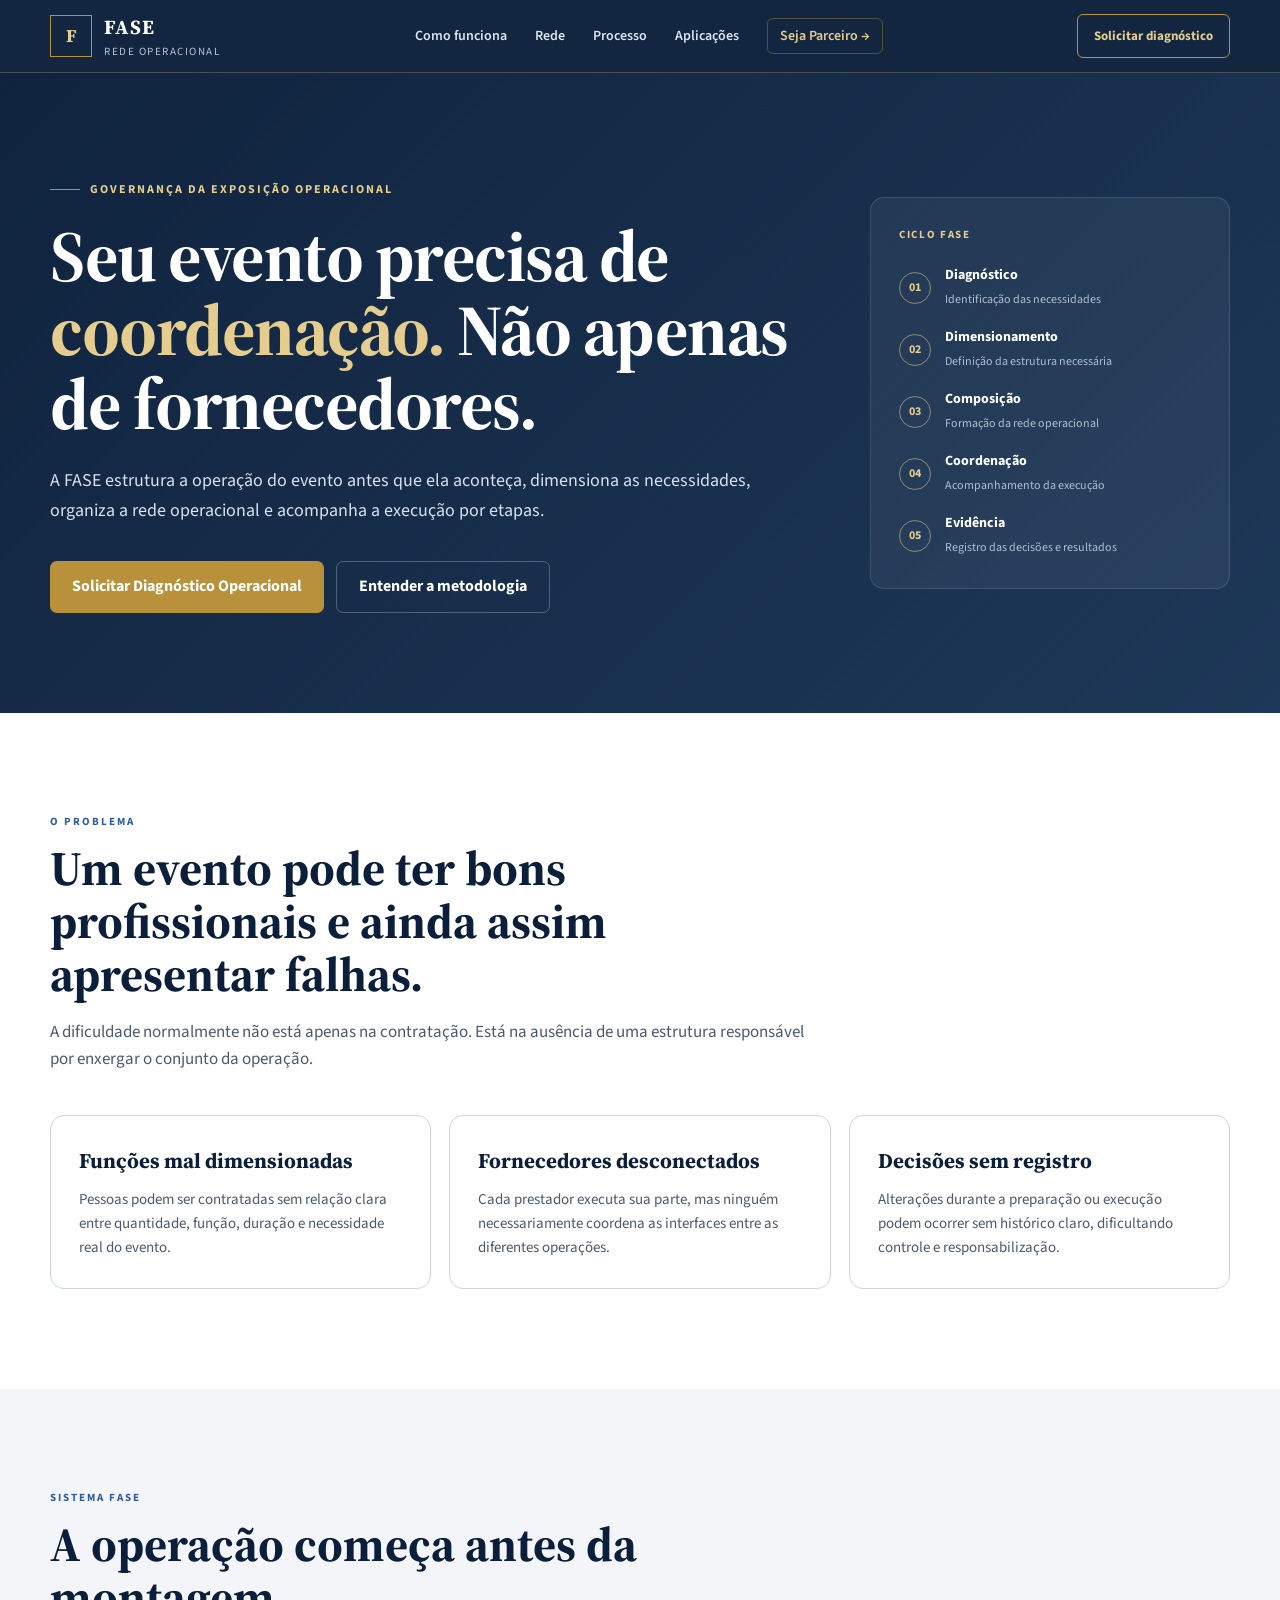
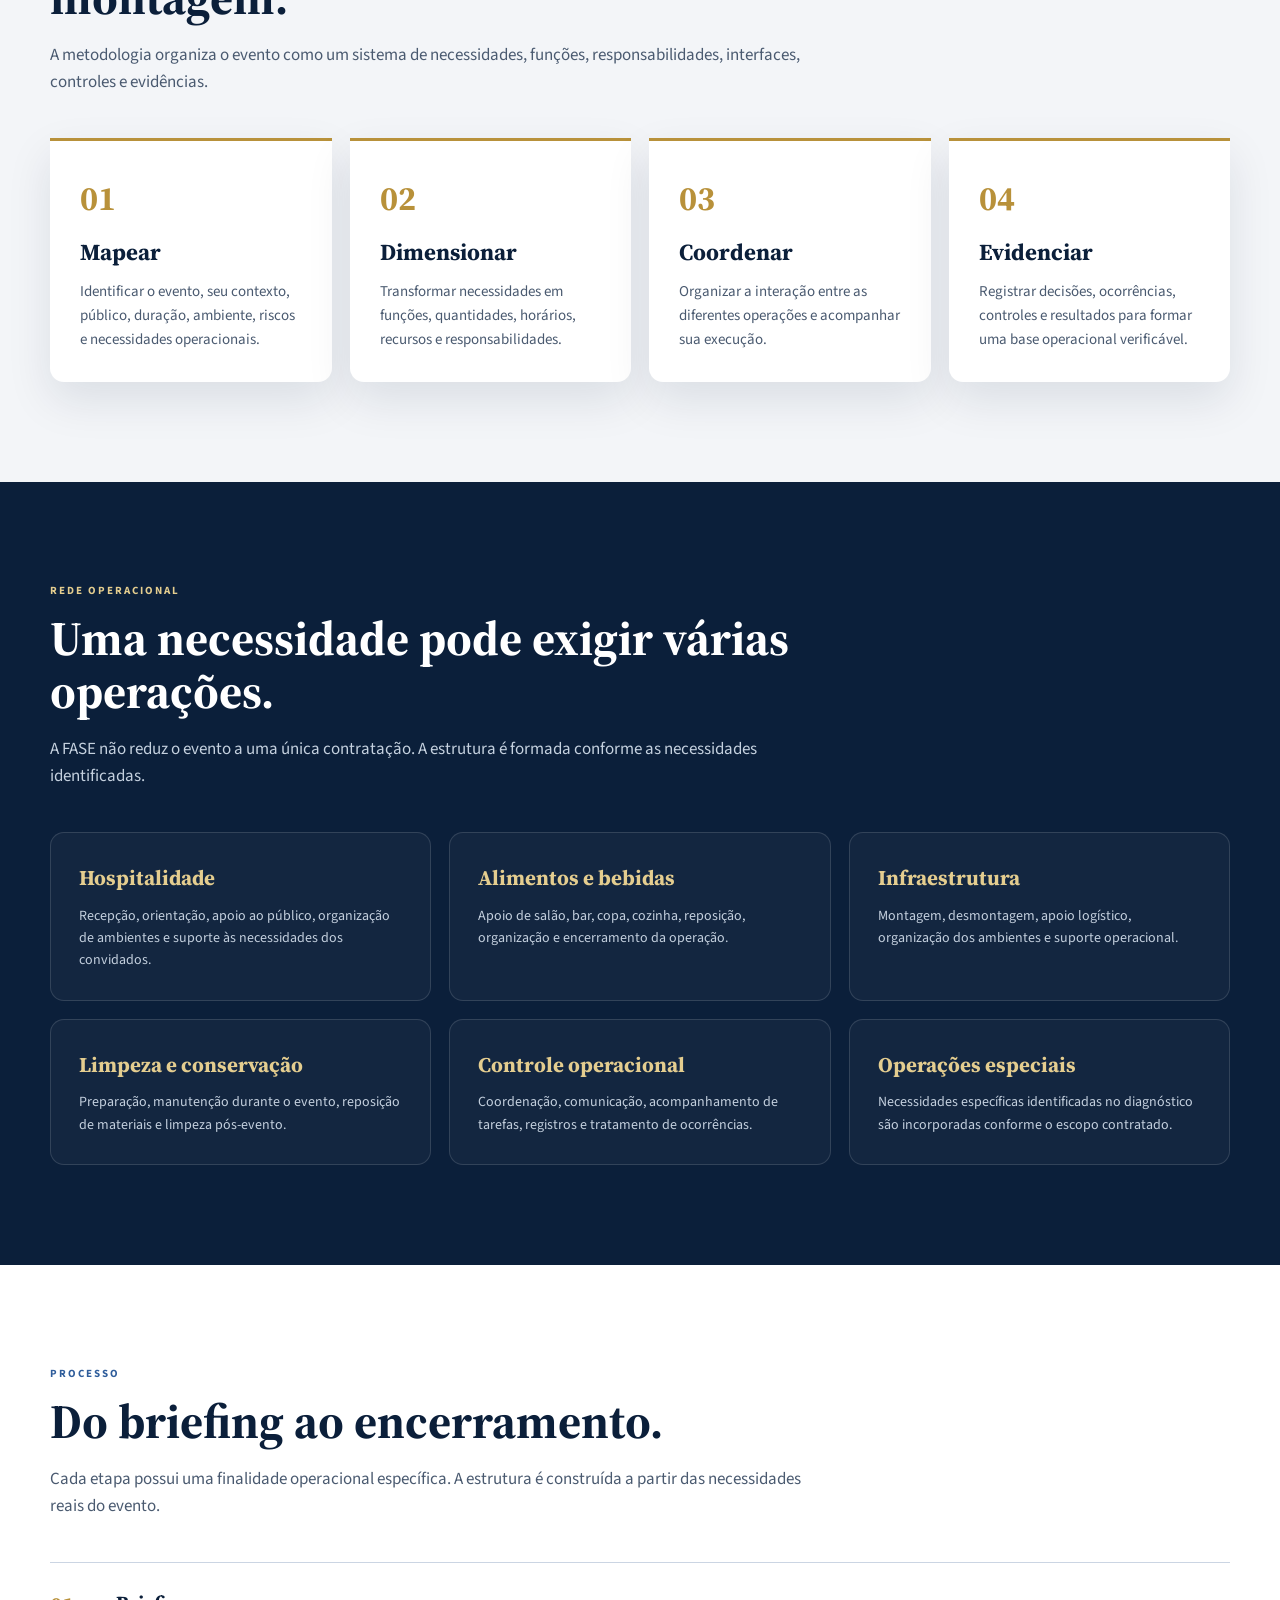
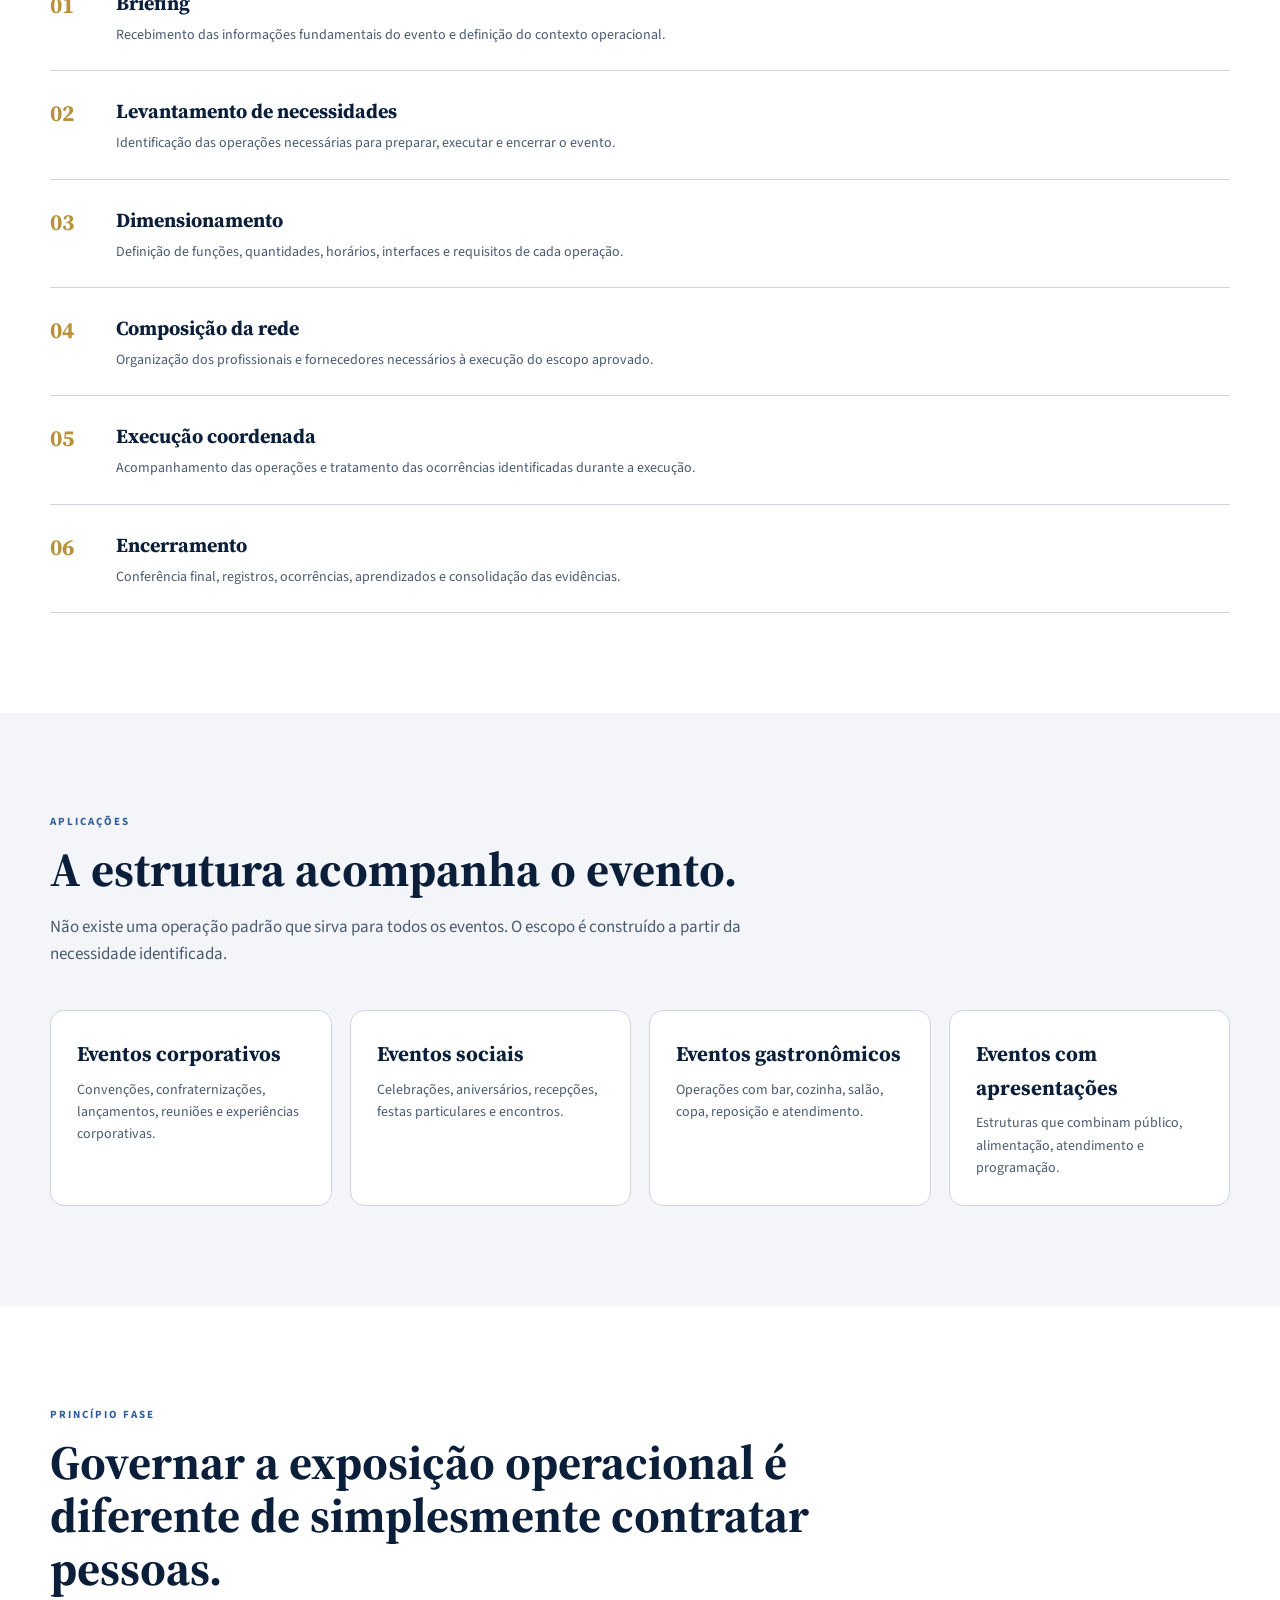
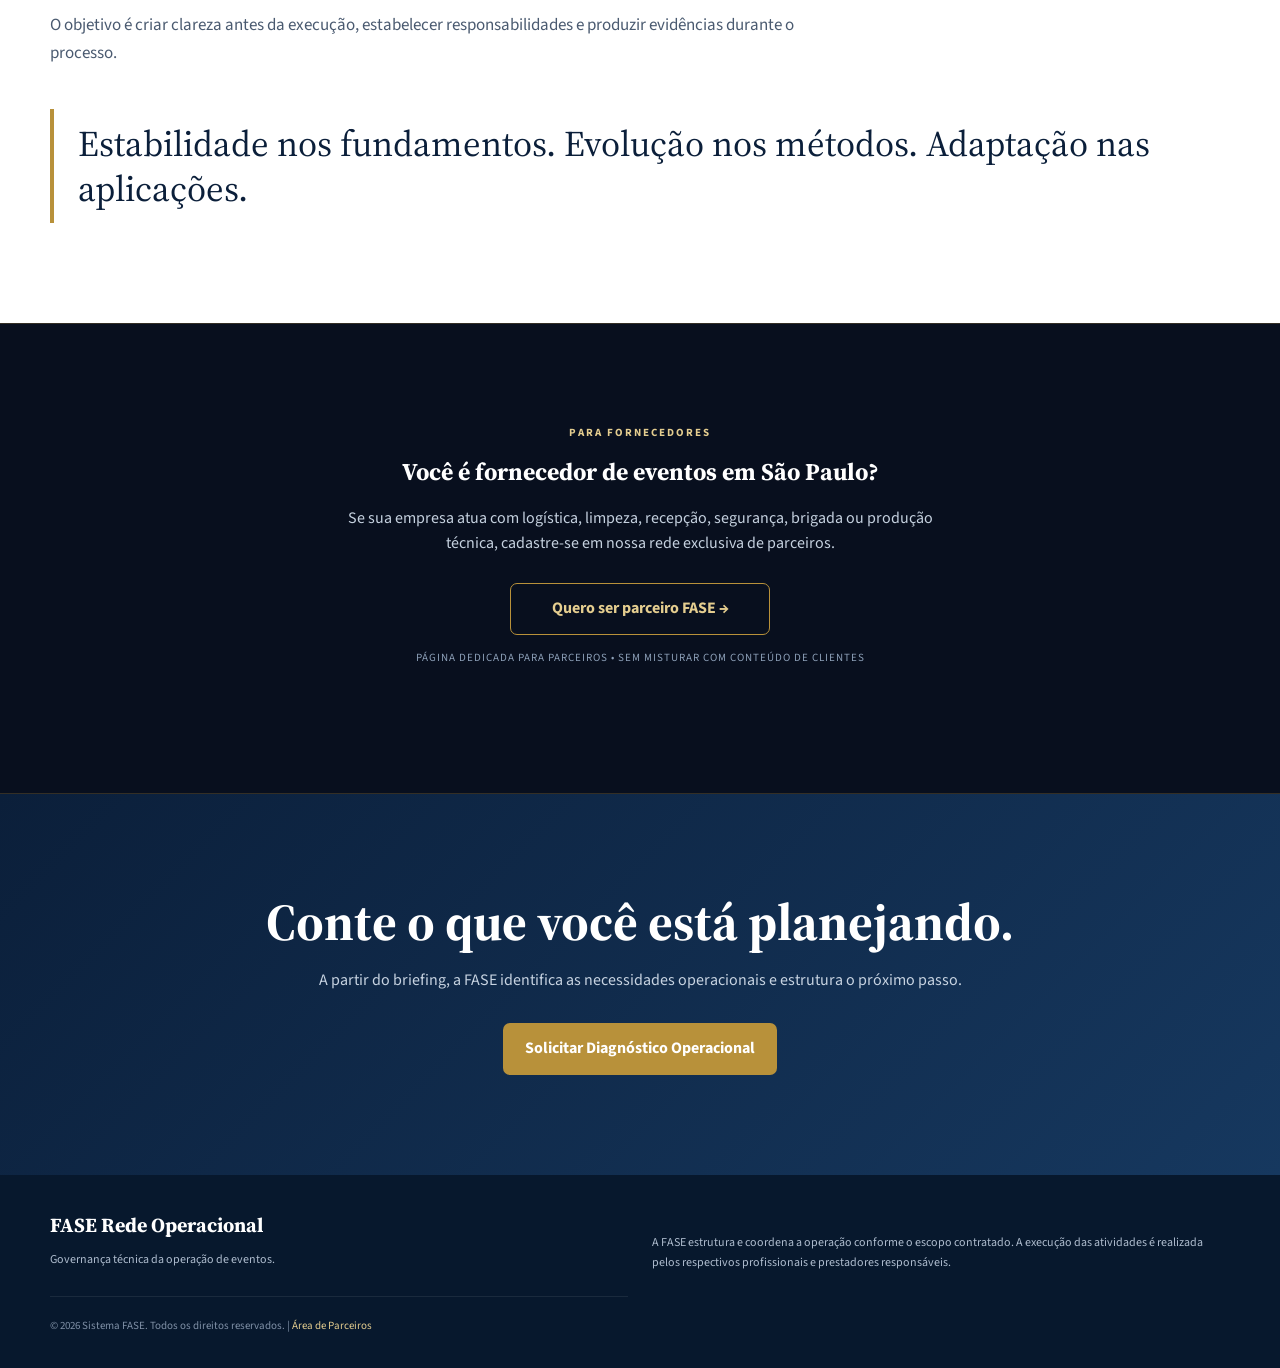
==== commit d58fe4c8: "Atualizar o index.html" ====
--- a/index.html
+++ b/index.html
@@ -24,1618 +24,257 @@
 </style>
     <meta charset="UTF-8">
     <meta name="viewport" content="width=device-width, initial-scale=1.0">
-
     <title>FASE Rede Operacional | Gestão Estratégica de Eventos</title>
-
-    <meta
-        name="description"
-        content="A FASE estrutura, dimensiona e coordena a operação de eventos por meio de uma rede operacional sob governança técnica, com decisões registradas e acompanhamento por etapas."
-    >
-
+    <meta name="description" content="A FASE estrutura, dimensiona e coordena a operação de eventos por meio de uma rede operacional sob governança técnica, com decisões registradas e acompanhamento por etapas.">
     <meta name="theme-color" content="#0B1F3A">
-
     <link rel="preconnect" href="https://fonts.googleapis.com">
     <link rel="preconnect" href="https://fonts.gstatic.com" crossorigin>
-
-    <link
-        href="https://fonts.googleapis.com/css2?family=Source+Serif+4:opsz,wght@8..60,600;8..60,700&family=Source+Sans+3:wght@400;600;700&display=swap"
-        rel="stylesheet"
-    >
-
+    <link href="https://fonts.googleapis.com/css2?family=Source+Serif+4:opsz,wght@8..60,600;8..60,700&family=Source+Sans+3:wght@400;600;700&display=swap" rel="stylesheet">
     <style>
         :root {
-            --azul-marinho: #0B1F3A;
-            --azul-medio: #2F5D9B;
-            --azul-claro: #DCE6F3;
-
-            --ouro: #B8913A;
-            --ouro-claro: #E4CD8F;
-
-            --fundo: #F3F5F8;
-            --branco: #FFFFFF;
-
-            --texto: #1C2A3D;
-            --texto-suave: #4A5A70;
-
+            --azul-marinho: #0B1F3A; --azul-medio: #2F5D9B; --azul-claro: #DCE6F3;
+            --ouro: #B8913A; --ouro-claro: #E4CD8F;
+            --fundo: #F3F5F8; --branco: #FFFFFF;
+            --texto: #1C2A3D; --texto-suave: #4A5A70;
             --linha: #CBD5E3;
-
-            --serif: 'Source Serif 4', Georgia, 'Times New Roman', serif;
+            --serif: 'Source Serif 4', Georgia, serif;
             --sans: 'Source Sans 3', 'Segoe UI', Tahoma, Arial, sans-serif;
-
-            --largura: 1180px;
-            --raio: 14px;
-            --sombra: 0 18px 45px rgba(11, 31, 58, 0.10);
+            --largura: 1180px; --raio: 14px; --sombra: 0 18px 45px rgba(11, 31, 58, 0.10);
         }
-
-        *,
-        *::before,
-        *::after {
-            margin: 0;
-            padding: 0;
-            box-sizing: border-box;
+        *, *::before, *::after { margin: 0; padding: 0; box-sizing: border-box; }
+        html { scroll-behavior: smooth; }
+        body { background: var(--fundo); color: var(--texto); font-family: var(--sans); line-height: 1.6; -webkit-font-smoothing: antialiased; }
+        a { color: inherit; text-decoration: none; }
+        .container { width: min(100% - 32px, var(--largura)); margin-inline: auto; }
+        header { position: sticky; top: 0; z-index: 1000; background: rgba(11, 31, 58, 0.97); border-bottom: 1px solid rgba(228, 205, 143, 0.25); backdrop-filter: blur(12px); }
+        .nav { min-height: 72px; display: flex; align-items: center; justify-content: space-between; gap: 24px; }
+        .logo { display: flex; align-items: center; gap: 12px; color: var(--branco); }
+        .logo-mark { width: 42px; height: 42px; border: 1px solid var(--ouro); display: grid; place-items: center; color: var(--ouro-claro); font-family: var(--serif); font-weight: 700; font-size: 18px; }
+        .logo-text strong { display: block; font-family: var(--serif); font-size: 20px; letter-spacing: 1px; }
+        .logo-text span { display: block; color: #B9C6D8; font-size: 11px; letter-spacing: 1.5px; text-transform: uppercase; }
+        .nav-links { display: none; align-items: center; gap: 28px; color: #DCE5F0; font-size: 14px; font-weight: 600; }
+        .nav-links a:hover { color: var(--ouro-claro); }
+        .nav-cta { display: inline-flex; align-items: center; justify-content: center; padding: 11px 16px; border: 1px solid var(--ouro); color: var(--ouro-claro); font-size: 13px; font-weight: 700; border-radius: 6px; }
+        .hero { background: linear-gradient(135deg, rgba(11, 31, 58, 0.98), rgba(21, 48, 82, 0.96)); color: var(--branco); padding: 76px 0 84px; position: relative; overflow: hidden; }
+        .hero-grid { position: relative; z-index: 1; display: grid; gap: 48px; }
+        .eyebrow { display: inline-flex; align-items: center; gap: 10px; color: var(--ouro-claro); font-size: 12px; font-weight: 700; letter-spacing: 2px; text-transform: uppercase; margin-bottom: 20px; }
+        .eyebrow::before { content: ""; width: 30px; height: 1px; background: var(--ouro); }
+        h1, h2, h3 { font-family: var(--serif); }
+        .hero h1 { max-width: 760px; font-size: clamp(42px, 8vw, 72px); line-height: 1.03; letter-spacing: -1.5px; margin-bottom: 24px; }
+        .hero h1 span { color: var(--ouro-claro); }
+        .hero-lead { max-width: 700px; color: #D8E1EC; font-size: 18px; line-height: 1.7; margin-bottom: 34px; }
+        .hero-actions { display: flex; flex-direction: column; gap: 12px; }
+        .cta-btn, .secondary-btn { min-height: 52px; display: inline-flex; align-items: center; justify-content: center; padding: 0 22px; border-radius: 7px; font-weight: 700; text-align: center; }
+        .cta-btn { background: var(--ouro); color: var(--branco); }
+        .secondary-btn { border: 1px solid rgba(255,255,255,0.25); color: var(--branco); }
+        .hero-panel { background: rgba(255,255,255,0.055); border: 1px solid rgba(255,255,255,0.12); padding: 28px; border-radius: var(--raio); }
+        .hero-panel-title { color: var(--ouro-claro); font-size: 11px; font-weight: 700; letter-spacing: 1.7px; text-transform: uppercase; margin-bottom: 20px; }
+        .flow { display: grid; gap: 14px; }
+        .flow-item { display: grid; grid-template-columns: 34px 1fr; gap: 12px; align-items: center; }
+        .flow-number { width: 32px; height: 32px; border: 1px solid rgba(228,205,143,0.55); border-radius: 50%; display: grid; place-items: center; color: var(--ouro-claro); font-size: 12px; font-weight: 700; }
+        .flow-item strong { display: block; font-size: 14px; }
+        .flow-item span { color: #AEBED1; font-size: 12px; }
+        section { padding: 78px 0; }
+        .section-header { max-width: 760px; margin-bottom: 42px; }
+        .section-label { color: var(--azul-medio); font-size: 11px; font-weight: 700; letter-spacing: 2px; text-transform: uppercase; margin-bottom: 12px; }
+        .section-header h2 { font-size: clamp(32px, 6vw, 48px); line-height: 1.1; color: var(--azul-marinho); margin-bottom: 18px; }
+        .section-header p { color: var(--texto-suave); font-size: 17px; }
+        .problem { background: var(--branco); }
+        .problem-grid { display: grid; gap: 18px; }
+        .problem-card { padding: 28px; border: 1px solid var(--linha); border-radius: var(--raio); background: var(--branco); }
+        .problem-card strong { display: block; color: var(--azul-marinho); font-family: var(--serif); font-size: 21px; margin-bottom: 10px; }
+        .problem-card p { color: var(--texto-suave); font-size: 15px; }
+        .fase-section { background: var(--fundo); }
+        .fase-grid { display: grid; gap: 18px; }
+        .fase-card { background: var(--branco); border-top: 3px solid var(--ouro); padding: 30px; border-radius: 0 0 var(--raio) var(--raio); box-shadow: var(--sombra); }
+        .fase-card .number { color: var(--ouro); font-family: var(--serif); font-size: 34px; font-weight: 700; }
+        .fase-card h3 { color: var(--azul-marinho); font-size: 23px; margin: 8px 0 10px; }
+        .fase-card p { color: var(--texto-suave); font-size: 15px; }
+        .network { background: var(--azul-marinho); color: var(--branco); }
+        .network .section-label { color: var(--ouro-claro); }
+        .network .section-header h2 { color: var(--branco); }
+        .network .section-header p { color: #C5D1DF; }
+        .network-grid { display: grid; gap: 18px; }
+        .network-card { border: 1px solid rgba(255,255,255,0.13); padding: 28px; border-radius: var(--raio); background: rgba(255,255,255,0.035); }
+        .network-card h3 { color: var(--ouro-claro); font-size: 21px; margin-bottom: 10px; }
+        .network-card p { color: #C3CFDD; font-size: 14px; }
+        .process { background: var(--branco); }
+        .process-list { display: grid; gap: 0; border-top: 1px solid var(--linha); }
+        .process-item { display: grid; grid-template-columns: 48px 1fr; gap: 18px; padding: 24px 0; border-bottom: 1px solid var(--linha); }
+        .process-number { color: var(--ouro); font-family: var(--serif); font-size: 23px; font-weight: 700; }
+        .process-item h3 { color: var(--azul-marinho); font-size: 20px; margin-bottom: 5px; }
+        .process-item p { color: var(--texto-suave); font-size: 14px; }
+        .audience { background: var(--fundo); }
+        .audience-grid { display: grid; gap: 18px; }
+        .audience-card { padding: 26px; background: var(--branco); border: 1px solid var(--linha); border-radius: var(--raio); }
+        .audience-card h3 { color: var(--azul-marinho); font-size: 21px; margin-bottom: 8px; }
+        .audience-card p { color: var(--texto-suave); font-size: 14px; }
+        .differential { background: var(--branco); }
+        .quote-box { border-left: 4px solid var(--ouro); padding: 12px 0 12px 24px; margin-top: 30px; }
+        .quote-box p { color: var(--azul-marinho); font-family: var(--serif); font-size: clamp(24px, 5vw, 36px); line-height: 1.25; }
+        /* NOVO: Teaser parceiros - ponte entre paginas */
+        .parceiros-teaser { background: #080F1E; color: #fff; border-top: 1px solid rgba(184,145,58,0.25); border-bottom: 1px solid rgba(184,145,58,0.25); text-align: center; }
+        .parceiros-teaser .section-label { color: var(--ouro-claro); }
+        .parceiros-teaser h2 { color: #fff; max-width: 700px; margin: 0 auto 14px; }
+        .parceiros-teaser p { color: #C5D1DF; max-width: 620px; margin: 0 auto 26px; }
+        .parceiros-teaser .cta-btn { background: transparent; border: 1px solid var(--ouro); color: var(--ouro-claro); min-width: 260px; }
+        .parceiros-teaser .cta-btn:hover { background: var(--ouro); color: #fff; }
+        .final-cta { background: linear-gradient(135deg, var(--azul-marinho), #16385F); color: var(--branco); text-align: center; }
+        .final-cta h2 { max-width: 760px; margin: 0 auto 18px; font-size: clamp(34px, 6vw, 52px); line-height: 1.08; }
+        .final-cta p { max-width: 650px; margin: 0 auto 30px; color: #C7D3E1; font-size: 16px; }
+        .final-cta .cta-btn { display: inline-flex; min-width: 240px; }
+        footer { background: #07182D; color: #AEBCCE; padding: 34px 0; }
+        .footer-grid { display: grid; gap: 24px; }
+        .footer-brand strong { display: block; color: var(--branco); font-family: var(--serif); font-size: 20px; margin-bottom: 5px; }
+        .footer-brand span { font-size: 12px; }
+        .footer-note { font-size: 12px; line-height: 1.6; }
+        .footer-copy { border-top: 1px solid rgba(255,255,255,0.08); padding-top: 20px; font-size: 11px; color: #8091A7; }
+        @media (min-width: 700px) {
+            .hero { padding: 100px 0; }
+            .hero-actions { flex-direction: row; }
+            .hero-grid { grid-template-columns: minmax(0, 1.5fr) minmax(300px, 0.7fr); align-items: center; }
+            .problem-grid, .fase-grid, .network-grid, .audience-grid { grid-template-columns: repeat(2, 1fr); }
+            .footer-grid { grid-template-columns: 1fr 1fr; align-items: end; }
         }
-
-        html {
-            scroll-behavior: smooth;
+        @media (min-width: 960px) {
+            .nav-links { display: flex; }
+            .problem-grid { grid-template-columns: repeat(3, 1fr); }
+            .fase-grid { grid-template-columns: repeat(4, 1fr); }
+            .network-grid { grid-template-columns: repeat(3, 1fr); }
+            .audience-grid { grid-template-columns: repeat(4, 1fr); }
+            section { padding: 100px 0; }
         }
-
-        body {
-            background: var(--fundo);
-            color: var(--texto);
-            font-family: var(--sans);
-            line-height: 1.6;
-            -webkit-font-smoothing: antialiased;
-        }
-
-        a {
-            color: inherit;
-            text-decoration: none;
-        }
-
-        img {
-            max-width: 100%;
-            display: block;
-        }
-
-        .container {
-            width: min(100% - 32px, var(--largura));
-            margin-inline: auto;
-        }
-
-        header {
-            position: sticky;
-            top: 0;
-            z-index: 1000;
-            background: rgba(11, 31, 58, 0.97);
-            border-bottom: 1px solid rgba(228, 205, 143, 0.25);
-            backdrop-filter: blur(12px);
-        }
-
-        .nav {
-            min-height: 72px;
-            display: flex;
-            align-items: center;
-            justify-content: space-between;
-            gap: 24px;
-        }
-
-        .logo {
-            display: flex;
-            align-items: center;
-            gap: 12px;
-            color: var(--branco);
-        }
-
-        .logo-mark {
-            width: 42px;
-            height: 42px;
-            border: 1px solid var(--ouro);
-            display: grid;
-            place-items: center;
-            color: var(--ouro-claro);
-            font-family: var(--serif);
-            font-weight: 700;
-            font-size: 18px;
-            letter-spacing: 1px;
-        }
-
-        .logo-text strong {
-            display: block;
-            font-family: var(--serif);
-            font-size: 20px;
-            letter-spacing: 1px;
-        }
-
-        .logo-text span {
-            display: block;
-            color: #B9C6D8;
-            font-size: 11px;
-            letter-spacing: 1.5px;
-            text-transform: uppercase;
-        }
-
-        .nav-links {
-            display: none;
-            align-items: center;
-            gap: 28px;
-            color: #DCE5F0;
-            font-size: 14px;
-            font-weight: 600;
-        }
-
-        .nav-links a:hover {
-            color: var(--ouro-claro);
-        }
-
-        .nav-cta {
-            display: inline-flex;
-            align-items: center;
-            justify-content: center;
-            padding: 11px 16px;
-            border: 1px solid var(--ouro);
-            color: var(--ouro-claro);
-            font-size: 13px;
-            font-weight: 700;
-            border-radius: 6px;
-        }
-
-        .hero {
-            background:
-                linear-gradient(
-                    135deg,
-                    rgba(11, 31, 58, 0.98),
-                    rgba(21, 48, 82, 0.96)
-                );
-            color: var(--branco);
-            padding: 76px 0 84px;
-            position: relative;
-            overflow: hidden;
-        }
-
-        .hero::after {
-            content: "";
-            position: absolute;
-            width: 420px;
-            height: 420px;
-            right: -180px;
-            top: -180px;
-            border: 1px solid rgba(228, 205, 143, 0.18);
-            border-radius: 50%;
-            box-shadow:
-                0 0 0 70px rgba(228, 205, 143, 0.025),
-                0 0 0 140px rgba(228, 205, 143, 0.018);
-        }
-
-        .hero-grid {
-            position: relative;
-            z-index: 1;
-            display: grid;
-            gap: 48px;
-        }
-
-        .eyebrow {
-            display: inline-flex;
-            align-items: center;
-            gap: 10px;
-            color: var(--ouro-claro);
-            font-size: 12px;
-            font-weight: 700;
-            letter-spacing: 2px;
-            text-transform: uppercase;
-            margin-bottom: 20px;
-        }
-
-        .eyebrow::before {
-            content: "";
-            width: 30px;
-            height: 1px;
-            background: var(--ouro);
-        }
-
-        h1,
-        h2,
-        h3 {
-            font-family: var(--serif);
-        }
-
-        .hero h1 {
-            max-width: 760px;
-            font-size: clamp(42px, 8vw, 72px);
-            line-height: 1.03;
-            letter-spacing: -1.5px;
-            margin-bottom: 24px;
-        }
-
-        .hero h1 span {
-            color: var(--ouro-claro);
-        }
-
-        .hero-lead {
-            max-width: 700px;
-            color: #D8E1EC;
-            font-size: 18px;
-            line-height: 1.7;
-            margin-bottom: 34px;
-        }
-
-        .hero-actions {
-            display: flex;
-            flex-direction: column;
-            gap: 12px;
-        }
-
-        .cta-btn,
-        .secondary-btn {
-            min-height: 52px;
-            display: inline-flex;
-            align-items: center;
-            justify-content: center;
-            padding: 0 22px;
-            border-radius: 7px;
-            font-weight: 700;
-            text-align: center;
-        }
-
-        .cta-btn {
-            background: var(--ouro);
-            color: var(--branco);
-        }
-
-        .cta-btn:hover {
-            background: #A98230;
-        }
-
-        .secondary-btn {
-            border: 1px solid rgba(255,255,255,0.25);
-            color: var(--branco);
-        }
-
-        .secondary-btn:hover {
-            border-color: var(--ouro-claro);
-            color: var(--ouro-claro);
-        }
-
-        .hero-panel {
-            background: rgba(255,255,255,0.055);
-            border: 1px solid rgba(255,255,255,0.12);
-            padding: 28px;
-            border-radius: var(--raio);
-        }
-
-        .hero-panel-title {
-            color: var(--ouro-claro);
-            font-size: 11px;
-            font-weight: 700;
-            letter-spacing: 1.7px;
-            text-transform: uppercase;
-            margin-bottom: 20px;
-        }
-
-        .flow {
-            display: grid;
-            gap: 14px;
-        }
-
-        .flow-item {
-            display: grid;
-            grid-template-columns: 34px 1fr;
-            gap: 12px;
-            align-items: center;
-        }
-
-        .flow-number {
-            width: 32px;
-            height: 32px;
-            border: 1px solid rgba(228,205,143,0.55);
-            border-radius: 50%;
-            display: grid;
-            place-items: center;
-            color: var(--ouro-claro);
-            font-size: 12px;
-            font-weight: 700;
-        }
-
-        .flow-item strong {
-            display: block;
-            font-size: 14px;
-        }
-
-        .flow-item span {
-            color: #AEBED1;
-            font-size: 12px;
-        }
-
-        section {
-            padding: 78px 0;
-        }
-
-        .section-header {
-            max-width: 760px;
-            margin-bottom: 42px;
-        }
-
-        .section-label {
-            color: var(--azul-medio);
-            font-size: 11px;
-            font-weight: 700;
-            letter-spacing: 2px;
-            text-transform: uppercase;
-            margin-bottom: 12px;
-        }
-
-        .section-header h2 {
-            font-size: clamp(32px, 6vw, 48px);
-            line-height: 1.1;
-            color: var(--azul-marinho);
-            margin-bottom: 18px;
-        }
-
-        .section-header p {
-            color: var(--texto-suave);
-            font-size: 17px;
-        }
-
-        .problem {
-            background: var(--branco);
-        }
-
-        .problem-grid {
-            display: grid;
-            gap: 18px;
-        }
-
-        .problem-card {
-            padding: 28px;
-            border: 1px solid var(--linha);
-            border-radius: var(--raio);
-            background: var(--branco);
-        }
-
-        .problem-card strong {
-            display: block;
-            color: var(--azul-marinho);
-            font-family: var(--serif);
-            font-size: 21px;
-            margin-bottom: 10px;
-        }
-
-        .problem-card p {
-            color: var(--texto-suave);
-            font-size: 15px;
-        }
-
-        .fase-section {
-            background: var(--fundo);
-        }
-
-        .fase-grid {
-            display: grid;
-            gap: 18px;
-        }
-
-        .fase-card {
-            background: var(--branco);
-            border-top: 3px solid var(--ouro);
-            padding: 30px;
-            border-radius: 0 0 var(--raio) var(--raio);
-            box-shadow: var(--sombra);
-        }
-
-        .fase-card .number {
-            color: var(--ouro);
-            font-family: var(--serif);
-            font-size: 34px;
-            font-weight: 700;
-        }
-
-        .fase-card h3 {
-            color: var(--azul-marinho);
-            font-size: 23px;
-            margin: 8px 0 10px;
-        }
-
-        .fase-card p {
-            color: var(--texto-suave);
-            font-size: 15px;
-        }
-
-        .network {
-            background: var(--azul-marinho);
-            color: var(--branco);
-        }
-
-        .network .section-label {
-            color: var(--ouro-claro);
-        }
-
-        .network .section-header h2 {
-            color: var(--branco);
-        }
-
-        .network .section-header p {
-            color: #C5D1DF;
-        }
-
-        .network-grid {
-            display: grid;
-            gap: 18px;
-        }
-
-        .network-card {
-            border: 1px solid rgba(255,255,255,0.13);
-            padding: 28px;
-            border-radius: var(--raio);
-            background: rgba(255,255,255,0.035);
-        }
-
-        .network-card h3 {
-            color: var(--ouro-claro);
-            font-size: 21px;
-            margin-bottom: 10px;
-        }
-
-        .network-card p {
-            color: #C3CFDD;
-            font-size: 14px;
-        }
-
-        .process {
-            background: var(--branco);
-        }
-
-        .process-list {
-            display: grid;
-            gap: 0;
-            border-top: 1px solid var(--linha);
-        }
-
-        .process-item {
-            display: grid;
-            grid-template-columns: 48px 1fr;
-            gap: 18px;
-            padding: 24px 0;
-            border-bottom: 1px solid var(--linha);
-        }
-
-        .process-number {
-            color: var(--ouro);
-            font-family: var(--serif);
-            font-size: 23px;
-            font-weight: 700;
-        }
-
-        .process-item h3 {
-            color: var(--azul-marinho);
-            font-size: 20px;
-            margin-bottom: 5px;
-        }
-
-        .process-item p {
-            color: var(--texto-suave);
-            font-size: 14px;
-        }
-
-        .audience {
-            background: var(--fundo);
-        }
-
-        .audience-grid {
-            display: grid;
-            gap: 18px;
-        }
-
-        .audience-card {
-            padding: 26px;
-            background: var(--branco);
-            border: 1px solid var(--linha);
-            border-radius: var(--raio);
-        }
-
-        .audience-card h3 {
-            color: var(--azul-marinho);
-            font-size: 21px;
-            margin-bottom: 8px;
-        }
-
-        .audience-card p {
-            color: var(--texto-suave);
-            font-size: 14px;
-        }
-
-        .differential {
-            background: var(--branco);
-        }
-
-        .quote-box {
-            border-left: 4px solid var(--ouro);
-            padding: 12px 0 12px 24px;
-            margin-top: 30px;
-        }
-
-        .quote-box p {
-            color: var(--azul-marinho);
-            font-family: var(--serif);
-            font-size: clamp(24px, 5vw, 36px);
-            line-height: 1.25;
-        }
-
-        .final-cta {
-            background:
-                linear-gradient(
-                    135deg,
-                    var(--azul-marinho),
-                    #16385F
-                );
-            color: var(--branco);
-            text-align: center;
-        }
-
-        .final-cta h2 {
-            max-width: 760px;
-            margin: 0 auto 18px;
-            font-size: clamp(34px, 6vw, 52px);
-            line-height: 1.08;
-        }
-
-        .final-cta p {
-            max-width: 650px;
-            margin: 0 auto 30px;
-            color: #C7D3E1;
-            font-size: 16px;
-        }
-
-        .final-cta .cta-btn {
-            display: inline-flex;
-            min-width: 240px;
-        }
-
-        footer {
-            background: #07182D;
-            color: #AEBCCE;
-            padding: 34px 0;
-        }
-
-        .footer-grid {
-            display: grid;
-            gap: 24px;
-        }
-
-        .footer-brand strong {
-            display: block;
-            color: var(--branco);
-            font-family: var(--serif);
-            font-size: 20px;
-            margin-bottom: 5px;
-        }
-
-        .footer-brand span {
-            font-size: 12px;
-        }
-
-        .footer-note {
-            font-size: 12px;
-            line-height: 1.6;
-        }
-
-        .footer-copy {
-            border-top: 1px solid rgba(255,255,255,0.08);
-            padding-top: 20px;
-            font-size: 11px;
-            color: #8091A7;
-        }
-
-        @media (min-width: 700px) {
-
-            .hero {
-                padding: 100px 0;
-            }
-
-            .hero-actions {
-                flex-direction: row;
-            }
-
-            .hero-grid {
-                grid-template-columns: minmax(0, 1.5fr) minmax(300px, 0.7fr);
-                align-items: center;
-            }
-
-            .problem-grid,
-            .fase-grid,
-            .network-grid,
-            .audience-grid {
-                grid-template-columns: repeat(2, 1fr);
-            }
-
-            .footer-grid {
-                grid-template-columns: 1fr 1fr;
-                align-items: end;
-            }
-        }
-
-        @media (min-width: 960px) {
-
-            .nav-links {
-                display: flex;
-            }
-
-            .problem-grid {
-                grid-template-columns: repeat(3, 1fr);
-            }
-
-            .fase-grid {
-                grid-template-columns: repeat(4, 1fr);
-            }
-
-            .network-grid {
-                grid-template-columns: repeat(3, 1fr);
-            }
-
-            .audience-grid {
-                grid-template-columns: repeat(4, 1fr);
-            }
-
-            section {
-                padding: 100px 0;
-            }
-        }
-    
-        /* =========================
-           REDE DE PARCEIROS - SEM IA
-        ========================= */
-        .parceiros {
-            background: #080F1E;
-            color: var(--branco);
-            border-top: 1px solid rgba(184,145,58,0.25);
-            border-bottom: 1px solid rgba(184,145,58,0.25);
-            position: relative;
-            overflow: hidden;
-        }
-        .parceiros::before {
-            content:"";
-            position:absolute;
-            inset:0;
-            background: radial-gradient(600px 300px at 20% 0%, rgba(184,145,58,0.08), transparent 70%),
-                        radial-gradient(500px 400px at 90% 100%, rgba(47,93,155,0.15), transparent 70%);
-            pointer-events:none;
-        }
-        .parceiros .section-label { color: var(--ouro-claro); }
-        .parceiros .section-header h2 { color: #fff; }
-        .parceiros .section-header p { color: #C5D1DF; }
-        .parceiros-grid {
-            position: relative;
-            z-index:1;
-            display: grid;
-            gap: 18px;
-            margin-bottom: 36px;
-        }
-        .parceiros-card {
-            background: rgba(255,255,255,0.04);
-            border: 1px solid rgba(184,145,58,0.25);
-            border-radius: var(--raio);
-            padding: 26px;
-        }
-        .parceiros-card-top {
-            display:flex;
-            align-items:center;
-            gap:12px;
-            margin-bottom:16px;
-        }
-        .parceiros-icon {
-            width:44px;
-            height:44px;
-            border:1px solid var(--ouro);
-            border-radius:50%;
-            display:grid;
-            place-items:center;
-            background: rgba(184,145,58,0.08);
-            color: var(--ouro-claro);
-        }
-        .parceiros-card h3 {
-            color: var(--ouro-claro);
-            font-size: 16px;
-            font-family: var(--sans);
-            font-weight: 700;
-            letter-spacing: 0.5px;
-            text-transform: uppercase;
-        }
-        .parceiros-card ul {
-            list-style:none;
-            display:grid;
-            gap:10px;
-        }
-        .parceiros-card ul li {
-            display:flex;
-            gap:10px;
-            font-size:14px;
-            color:#D0D9E5;
-            line-height:1.4;
-        }
-        .parceiros-card ul li::before {
-            content:"";
-            width:18px;
-            height:18px;
-            flex-shrink:0;
-            background: var(--ouro);
-            border-radius:50%;
-            mask: url('data:image/svg+xml;utf8,<svg xmlns="http://www.w3.org/2000/svg" viewBox="0 0 24 24"><path fill="white" d="M9 16.17L4.83 12l-1.42 1.41L9 19 21 7l-1.41-1.41z"/></svg>') center/12px no-repeat;
-            -webkit-mask: url('data:image/svg+xml;utf8,<svg xmlns="http://www.w3.org/2000/svg" viewBox="0 0 24 24"><path fill="white" d="M9 16.17L4.83 12l-1.42 1.41L9 19 21 7l-1.41-1.41z"/></svg>') center/12px no-repeat;
-            margin-top:1px;
-        }
-        .parceiros-two {
-            position:relative;
-            z-index:1;
-            display:grid;
-            gap:18px;
-            margin-bottom:28px;
-        }
-        .parceiros-box {
-            background: var(--branco);
-            color: var(--texto);
-            border-radius: var(--raio);
-            padding:26px;
-            border:1px solid var(--linha);
-        }
-        .parceiros-box h4 {
-            font-family: var(--serif);
-            font-size:18px;
-            color: var(--azul-marinho);
-            margin-bottom:16px;
-            display:flex;
-            align-items:center;
-            gap:10px;
-        }
-        .parceiros-box h4::before {
-            content:"";
-            width:28px;
-            height:2px;
-            background: var(--ouro);
-        }
-        .parceiros-box ul {
-            list-style:none;
-            display:grid;
-            gap:10px;
-        }
-        .parceiros-box ul li {
-            display:flex;
-            gap:10px;
-            font-size:14px;
-            color: var(--texto-suave);
-        }
-        .parceiros-box ul li::before {
-            content:"✓";
-            width:20px;
-            height:20px;
-            flex-shrink:0;
-            background: rgba(184,145,58,0.15);
-            border:1px solid rgba(184,145,58,0.3);
-            border-radius:50%;
-            display:grid;
-            place-items:center;
-            font-size:11px;
-            color: var(--ouro);
-            font-weight:700;
-        }
-        .parceiros-whatsapp {
-            position:relative;
-            z-index:1;
-            background: linear-gradient(135deg, #0B1F3A, #15305C);
-            border:1px solid rgba(184,145,58,0.3);
-            border-radius: var(--raio);
-            padding:22px 26px;
-            display:flex;
-            flex-wrap:wrap;
-            gap:18px;
-            align-items:center;
-            justify-content:space-between;
-        }
-        .parceiros-whatsapp h4 {
-            color:#fff;
-            font-family: var(--sans);
-            font-weight:700;
-            font-size:16px;
-            text-transform:uppercase;
-        }
-        .parceiros-whatsapp h4 span { color:#25D366; }
-        .parceiros-whatsapp ul {
-            list-style:none;
-            display:flex;
-            flex-wrap:wrap;
-            gap:12px 22px;
-            margin-top:10px;
-        }
-        .parceiros-whatsapp ul li {
-            font-size:12px;
-            color:#AEBCCE;
-            display:flex;
-            gap:6px;
-            align-items:center;
-        }
-        .parceiros-whatsapp ul li::before {
-            content:"";
-            width:4px;
-            height:4px;
-            background: var(--ouro);
-            border-radius:50%;
-        }
-        .parceiros-footer-icons {
-            position:relative;
-            z-index:1;
-            margin-top:28px;
-            padding-top:22px;
-            border-top:1px solid rgba(255,255,255,0.08);
-            display:grid;
-            grid-template-columns: repeat(2,1fr);
-            gap:16px;
-        }
-        .parceiros-footer-icons div {
-            display:flex;
-            align-items:center;
-            gap:10px;
-            font-size:10px;
-            font-weight:700;
-            letter-spacing:1px;
-            text-transform:uppercase;
-            color:#8DA0B8;
-        }
-        .parceiros-cursive {
-            position:relative;
-            z-index:1;
-            text-align:center;
-            margin-top:30px;
-            font-family: var(--serif);
-            font-style:italic;
-            font-size:22px;
-            color: var(--ouro-claro);
-        }
-        @media(min-width:700px){
-            .parceiros-grid { grid-template-columns: repeat(2,1fr); }
-            .parceiros-two { grid-template-columns: repeat(2,1fr); }
-            .parceiros-footer-icons { grid-template-columns: repeat(5,1fr); }
-        }
-        @media(min-width:960px){
-            .parceiros-grid { grid-template-columns: repeat(4,1fr); }
-        }
-
     </style>
 </head>
-
 <body>
-
 <header>
     <div class="container nav">
-
         <a href="#" class="logo" aria-label="FASE Rede Operacional">
             <div class="logo-mark">F</div>
-
-            <div class="logo-text">
-                <strong>FASE</strong>
-                <span>Rede Operacional</span>
-            </div>
+            <div class="logo-text"><strong>FASE</strong><span>Rede Operacional</span></div>
         </a>
-
         <nav class="nav-links" aria-label="Navegação principal">
             <a href="#como-funciona">Como funciona</a>
             <a href="#rede">Rede</a>
             <a href="#processo">Processo</a>
             <a href="#para-quem">Aplicações</a>
-            <a href="#parceiros">Seja Parceiro</a>
+            <a href="parceiros.html" style="color: var(--ouro-claro); border: 1px solid rgba(184,145,58,0.4); padding: 6px 12px; border-radius: 6px;">Seja Parceiro →</a>
         </nav>
-
-        <a
-            href="https://wa.me/5511951987669"
-            class="nav-cta"
-            target="_blank"
-            rel="noopener noreferrer"
-        >
-            Solicitar diagnóstico
-        </a>
-
+        <a href="https://wa.me/5511951987669" class="nav-cta" target="_blank" rel="noopener noreferrer">Solicitar diagnóstico</a>
     </div>
 </header>
-
 <main>
-
-    <!-- HERO -->
-
     <section class="hero">
-
         <div class="container hero-grid">
-
             <div>
-
-                <div class="eyebrow">
-                    Governança da Exposição Operacional
+                <div class="eyebrow">Governança da Exposição Operacional</div>
+                <h1>Seu evento precisa de <span>coordenação.</span> Não apenas de fornecedores.</h1>
+                <p class="hero-lead">A FASE estrutura a operação do evento antes que ela aconteça, dimensiona as necessidades, organiza a rede operacional e acompanha a execução por etapas.</p>
+                <div class="hero-actions">
+                    <a href="https://wa.me/5511951987669" class="cta-btn" target="_blank" rel="noopener noreferrer">Solicitar Diagnóstico Operacional</a>
+                    <a href="#como-funciona" class="secondary-btn">Entender a metodologia</a>
                 </div>
-
-                <h1>
-                    Seu evento precisa de
-                    <span>coordenação.</span>
-                    Não apenas de fornecedores.
-                </h1>
-
-                <p class="hero-lead">
-                    A FASE estrutura a operação do evento antes que ela aconteça,
-                    dimensiona as necessidades, organiza a rede operacional e
-                    acompanha a execução por etapas.
-                </p>
-
-                <div class="hero-actions">
-
-                    <a
-                        href="https://wa.me/5511951987669"
-                        class="cta-btn"
-                        target="_blank"
-                        rel="noopener noreferrer"
-                    >
-                        Solicitar Diagnóstico Operacional
-                    </a>
-
-                    <a href="#como-funciona" class="secondary-btn">
-                        Entender a metodologia
-                    </a>
-
+            </div>
+            <aside class="hero-panel">
+                <div class="hero-panel-title">Ciclo FASE</div>
+                <div class="flow">
+                    <div class="flow-item"><div class="flow-number">01</div><div><strong>Diagnóstico</strong><span>Identificação das necessidades</span></div></div>
+                    <div class="flow-item"><div class="flow-number">02</div><div><strong>Dimensionamento</strong><span>Definição da estrutura necessária</span></div></div>
+                    <div class="flow-item"><div class="flow-number">03</div><div><strong>Composição</strong><span>Formação da rede operacional</span></div></div>
+                    <div class="flow-item"><div class="flow-number">04</div><div><strong>Coordenação</strong><span>Acompanhamento da execução</span></div></div>
+                    <div class="flow-item"><div class="flow-number">05</div><div><strong>Evidência</strong><span>Registro das decisões e resultados</span></div></div>
                 </div>
-
-            </div>
-
-            <aside class="hero-panel">
-
-                <div class="hero-panel-title">
-                    Ciclo FASE
-                </div>
-
-                <div class="flow">
-
-                    <div class="flow-item">
-                        <div class="flow-number">01</div>
-                        <div>
-                            <strong>Diagnóstico</strong>
-                            <span>Identificação das necessidades</span>
-                        </div>
-                    </div>
-
-                    <div class="flow-item">
-                        <div class="flow-number">02</div>
-                        <div>
-                            <strong>Dimensionamento</strong>
-                            <span>Definição da estrutura necessária</span>
-                        </div>
-                    </div>
-
-                    <div class="flow-item">
-                        <div class="flow-number">03</div>
-                        <div>
-                            <strong>Composição</strong>
-                            <span>Formação da rede operacional</span>
-                        </div>
-                    </div>
-
-                    <div class="flow-item">
-                        <div class="flow-number">04</div>
-                        <div>
-                            <strong>Coordenação</strong>
-                            <span>Acompanhamento da execução</span>
-                        </div>
-                    </div>
-
-                    <div class="flow-item">
-                        <div class="flow-number">05</div>
-                        <div>
-                            <strong>Evidência</strong>
-                            <span>Registro das decisões e resultados</span>
-                        </div>
-                    </div>
-
-                </div>
-
             </aside>
-
-        </div>
-
-    </section>
-
-
-    <!-- PROBLEMA -->
-
+        </div>
+    </section>
     <section class="problem" id="como-funciona">
-
-        <div class="container">
-
-            <div class="section-header">
-
-                <div class="section-label">
-                    O problema
-                </div>
-
-                <h2>
-                    Um evento pode ter bons profissionais e ainda assim apresentar falhas.
-                </h2>
-
-                <p>
-                    A dificuldade normalmente não está apenas na contratação.
-                    Está na ausência de uma estrutura responsável por enxergar
-                    o conjunto da operação.
-                </p>
-
-            </div>
-
+        <div class="container">
+            <div class="section-header"><div class="section-label">O problema</div><h2>Um evento pode ter bons profissionais e ainda assim apresentar falhas.</h2><p>A dificuldade normalmente não está apenas na contratação. Está na ausência de uma estrutura responsável por enxergar o conjunto da operação.</p></div>
             <div class="problem-grid">
-
-                <article class="problem-card">
-                    <strong>Funções mal dimensionadas</strong>
-                    <p>
-                        Pessoas podem ser contratadas sem relação clara entre
-                        quantidade, função, duração e necessidade real do evento.
-                    </p>
-                </article>
-
-                <article class="problem-card">
-                    <strong>Fornecedores desconectados</strong>
-                    <p>
-                        Cada prestador executa sua parte, mas ninguém necessariamente
-                        coordena as interfaces entre as diferentes operações.
-                    </p>
-                </article>
-
-                <article class="problem-card">
-                    <strong>Decisões sem registro</strong>
-                    <p>
-                        Alterações durante a preparação ou execução podem ocorrer
-                        sem histórico claro, dificultando controle e responsabilização.
-                    </p>
-                </article>
-
-            </div>
-
-        </div>
-
-    </section>
-
-
-    <!-- METODOLOGIA -->
-
+                <article class="problem-card"><strong>Funções mal dimensionadas</strong><p>Pessoas podem ser contratadas sem relação clara entre quantidade, função, duração e necessidade real do evento.</p></article>
+                <article class="problem-card"><strong>Fornecedores desconectados</strong><p>Cada prestador executa sua parte, mas ninguém necessariamente coordena as interfaces entre as diferentes operações.</p></article>
+                <article class="problem-card"><strong>Decisões sem registro</strong><p>Alterações durante a preparação ou execução podem ocorrer sem histórico claro, dificultando controle e responsabilização.</p></article>
+            </div>
+        </div>
+    </section>
     <section class="fase-section">
-
-        <div class="container">
-
-            <div class="section-header">
-
-                <div class="section-label">
-                    Sistema FASE
-                </div>
-
-                <h2>
-                    A operação começa antes da montagem.
-                </h2>
-
-                <p>
-                    A metodologia organiza o evento como um sistema de necessidades,
-                    funções, responsabilidades, interfaces, controles e evidências.
-                </p>
-
-            </div>
-
+        <div class="container">
+            <div class="section-header"><div class="section-label">Sistema FASE</div><h2>A operação começa antes da montagem.</h2><p>A metodologia organiza o evento como um sistema de necessidades, funções, responsabilidades, interfaces, controles e evidências.</p></div>
             <div class="fase-grid">
-
-                <article class="fase-card">
-                    <div class="number">01</div>
-                    <h3>Mapear</h3>
-                    <p>
-                        Identificar o evento, seu contexto, público, duração,
-                        ambiente, riscos e necessidades operacionais.
-                    </p>
-                </article>
-
-                <article class="fase-card">
-                    <div class="number">02</div>
-                    <h3>Dimensionar</h3>
-                    <p>
-                        Transformar necessidades em funções, quantidades,
-                        horários, recursos e responsabilidades.
-                    </p>
-                </article>
-
-                <article class="fase-card">
-                    <div class="number">03</div>
-                    <h3>Coordenar</h3>
-                    <p>
-                        Organizar a interação entre as diferentes operações
-                        e acompanhar sua execução.
-                    </p>
-                </article>
-
-                <article class="fase-card">
-                    <div class="number">04</div>
-                    <h3>Evidenciar</h3>
-                    <p>
-                        Registrar decisões, ocorrências, controles e resultados
-                        para formar uma base operacional verificável.
-                    </p>
-                </article>
-
-            </div>
-
-        </div>
-
-    </section>
-
-
-    <!-- REDE OPERACIONAL -->
-
+                <article class="fase-card"><div class="number">01</div><h3>Mapear</h3><p>Identificar o evento, seu contexto, público, duração, ambiente, riscos e necessidades operacionais.</p></article>
+                <article class="fase-card"><div class="number">02</div><h3>Dimensionar</h3><p>Transformar necessidades em funções, quantidades, horários, recursos e responsabilidades.</p></article>
+                <article class="fase-card"><div class="number">03</div><h3>Coordenar</h3><p>Organizar a interação entre as diferentes operações e acompanhar sua execução.</p></article>
+                <article class="fase-card"><div class="number">04</div><h3>Evidenciar</h3><p>Registrar decisões, ocorrências, controles e resultados para formar uma base operacional verificável.</p></article>
+            </div>
+        </div>
+    </section>
     <section class="network" id="rede">
-
-        <div class="container">
-
-            <div class="section-header">
-
-                <div class="section-label">
-                    Rede Operacional
-                </div>
-
-                <h2>
-                    Uma necessidade pode exigir várias operações.
-                </h2>
-
-                <p>
-                    A FASE não reduz o evento a uma única contratação.
-                    A estrutura é formada conforme as necessidades identificadas.
-                </p>
-
-            </div>
-
+        <div class="container">
+            <div class="section-header"><div class="section-label">Rede Operacional</div><h2>Uma necessidade pode exigir várias operações.</h2><p>A FASE não reduz o evento a uma única contratação. A estrutura é formada conforme as necessidades identificadas.</p></div>
             <div class="network-grid">
-
-                <article class="network-card">
-                    <h3>Hospitalidade</h3>
-                    <p>
-                        Recepção, orientação, apoio ao público, organização
-                        de ambientes e suporte às necessidades dos convidados.
-                    </p>
-                </article>
-
-                <article class="network-card">
-                    <h3>Alimentos e bebidas</h3>
-                    <p>
-                        Apoio de salão, bar, copa, cozinha, reposição,
-                        organização e encerramento da operação.
-                    </p>
-                </article>
-
-                <article class="network-card">
-                    <h3>Infraestrutura</h3>
-                    <p>
-                        Montagem, desmontagem, apoio logístico, organização
-                        dos ambientes e suporte operacional.
-                    </p>
-                </article>
-
-                <article class="network-card">
-                    <h3>Limpeza e conservação</h3>
-                    <p>
-                        Preparação, manutenção durante o evento, reposição
-                        de materiais e limpeza pós-evento.
-                    </p>
-                </article>
-
-                <article class="network-card">
-                    <h3>Controle operacional</h3>
-                    <p>
-                        Coordenação, comunicação, acompanhamento de tarefas,
-                        registros e tratamento de ocorrências.
-                    </p>
-                </article>
-
-                <article class="network-card">
-                    <h3>Operações especiais</h3>
-                    <p>
-                        Necessidades específicas identificadas no diagnóstico
-                        são incorporadas conforme o escopo contratado.
-                    </p>
-                </article>
-
-            </div>
-
-        </div>
-
-    </section>
-
-
-
-    <!-- REDE DE PARCEIROS - INTEGRADA - SEM IA -->
-    <section class="parceiros" id="parceiros">
-
-        <div class="container">
-
-            <div class="section-header">
-
-                <div class="section-label">
-                    Rede de Parceiros
-                </div>
-
-                <h2>
-                    Rede de parceiros para eventos corporativos
-                </h2>
-
-                <p>
-                    Cadastre sua empresa e participe de projetos corporativos de alto nível. 
-                    Estamos ampliando nossa rede de fornecedores e prestadores de serviços para atender 
-                    eventos corporativos, feiras, congressos, convenções e ativações de marca.
-                </p>
-
-            </div>
-
-            <div class="parceiros-grid">
-
-                <article class="parceiros-card">
-                    <div class="parceiros-card-top">
-                        <div class="parceiros-icon">
-                            <svg viewBox="0 0 24 24" width="20" height="20" fill="none" stroke="currentColor" stroke-width="1.5"><path d="M2 8h10v8H2zM12 10h4l3 3v3h-7"/><circle cx="6" cy="18" r="1.5"/><circle cx="17" cy="18" r="1.5"/></svg>
-                        </div>
-                        <h3>Logística e Montagem</h3>
-                    </div>
-                    <ul>
-                        <li>Montagem e desmontagem de estruturas</li>
-                        <li>Carga e descarga</li>
-                        <li>Transporte de equipamentos</li>
-                        <li>Apoio operacional para eventos</li>
-                    </ul>
-                </article>
-
-                <article class="parceiros-card">
-                    <div class="parceiros-card-top">
-                        <div class="parceiros-icon">
-                            <svg viewBox="0 0 24 24" width="20" height="20" fill="none" stroke="currentColor" stroke-width="1.5"><path d="M4 12h16M8 12V8a4 4 0 0 1 8 0v4"/><path d="M6 20h12"/></svg>
-                        </div>
-                        <h3>Limpeza e Conservação</h3>
-                    </div>
-                    <ul>
-                        <li>Limpeza pré, durante e pós-evento</li>
-                        <li>Equipes treinadas para grandes eventos</li>
-                        <li>Conservação e organização de ambientes</li>
-                    </ul>
-                </article>
-
-                <article class="parceiros-card">
-                    <div class="parceiros-card-top">
-                        <div class="parceiros-icon">
-                            <svg viewBox="0 0 24 24" width="20" height="20" fill="none" stroke="currentColor" stroke-width="1.5"><circle cx="8" cy="8" r="2.5"/><circle cx="16" cy="8" r="2.5"/><path d="M3.5 18c0-2.5 2-4.5 4.5-4.5S12.5 15.5 12.5 18"/><path d="M11.5 18c0-2.5 2-4.5 4.5-4.5S20.5 15.5 20.5 18"/></svg>
-                        </div>
-                        <h3>Recepção e Apoio</h3>
-                    </div>
-                    <ul>
-                        <li>Recepcionistas</li>
-                        <li>Controladores de acesso</li>
-                        <li>Apoio operacional</li>
-                        <li>Credenciamento</li>
-                    </ul>
-                </article>
-
-                <article class="parceiros-card">
-                    <div class="parceiros-card-top">
-                        <div class="parceiros-icon">
-                            <svg viewBox="0 0 24 24" width="20" height="20" fill="none" stroke="currentColor" stroke-width="1.5"><circle cx="12" cy="12" r="3"/><path d="M12 2v2M12 20v2M2 12h2M20 12h2M4.9 4.9l1.4 1.4M17.7 17.7l1.4 1.4M19.1 4.9l-1.4 1.4M6.3 17.7l-1.4 1.4"/></svg>
-                        </div>
-                        <h3>Serviços Especializados</h3>
-                    </div>
-                    <ul>
-                        <li>Brigadistas</li>
-                        <li>Segurança patrimonial</li>
-                        <li>Técnicos de áudio, vídeo e iluminação</li>
-                        <li>Serviços diversos para eventos corporativos</li>
-                    </ul>
-                </article>
-
-            </div>
-
-            <div class="parceiros-two">
-
-                <div class="parceiros-box">
-                    <h4>CRITÉRIOS PARA PARCERIA</h4>
-                    <ul>
-                        <li>CNPJ ativo</li>
-                        <li>Regularidade fiscal e documental</li>
-                        <li>Emissão de Nota Fiscal</li>
-                        <li>Equipe qualificada e uniformizada</li>
-                        <li>Compromisso com qualidade e pontualidade</li>
-                        <li>Capacidade de atendimento sob demanda</li>
-                    </ul>
-                </div>
-
-                <div class="parceiros-box">
-                    <h4>POR QUE SER PARCEIRO FASE?</h4>
-                    <ul>
-                        <li>Participação em projetos corporativos de grande porte</li>
-                        <li>Oportunidades recorrentes durante todo o ano</li>
-                        <li>Relacionamento transparente e profissional</li>
-                        <li>Contratações conforme demanda operacional</li>
-                        <li>Expansão da sua rede de negócios</li>
-                        <li>Atuação em eventos de grandes marcas e organizações</li>
-                    </ul>
-                </div>
-
-            </div>
-
-            <div class="parceiros-whatsapp">
-                <div>
-                    <h4>CADASTRE SUA EMPRESA <span>• ENTRE EM CONTATO PELO WHATSAPP</span></h4>
-                    <ul>
-                        <li>Envie sua apresentação institucional</li>
-                        <li>Informe os serviços prestados e região de atendimento</li>
-                        <li>Faça parte da Rede FASE</li>
-                    </ul>
-                </div>
-                <a href="https://wa.me/5511951987669" target="_blank" rel="noopener noreferrer" style="display:inline-flex;align-items:center;gap:10px;background:#25D366;color:#fff;padding:12px 18px;border-radius:8px;font-weight:700;font-size:13px;">
-                    <svg viewBox="0 0 24 24" width="20" height="20" fill="white"><path d="M19.05 4.94A9.82 9.82 0 0 0 12.04 2C6.53 2 2.04 6.5 2.04 12c0 1.77.46 3.5 1.33 5.02L2 22l5.11-1.34A9.84 9.84 0 0 0 12.04 22c5.51 0 10-4.5 10-10 0-2.67-1.04-5.18-2.99-7.06zM12.04 20a7.9 7.9 0 0 1-4.02-1.1l-.29-.17-3.03.8.81-2.96-.19-.3A7.92 7.92 0 0 1 4.1 12c0-4.41 3.59-8 8-8 2.13 0 4.14.83 5.64 2.34A7.9 7.9 0 0 1 20.05 12c0 4.41-3.59 8-8.01 8zm4.36-5.95c-.24-.12-1.41-.7-1.63-.78-.22-.08-.38-.12-.54.12s-.62.78-.76.94c-.14.16-.28.18-.52.06-.24-.12-1.01-.37-1.93-1.19-.71-.64-1.19-1.42-1.33-1.66-.14-.24-.01-.37.11-.49.1-.1.24-.28.36-.42.12-.14.16-.24.24-.4.08-.16.04-.3-.02-.42-.06-.12-.54-1.3-.74-1.78-.2-.47-.39-.41-.54-.42h-.46c-.16 0-.42.06-.64.3-.22.24-.84.82-.84 2s.86 2.32.98 2.48c.12.16 1.7 2.6 4.12 3.64.57.25 1.02.4 1.37.51.58.18 1.1.16 1.51.1.46-.07 1.41-.58 1.61-1.14.2-.56.2-1.04.14-1.14-.06-.1-.22-.16-.46-.28z"/></svg>
-                    WhatsApp Oficial
-                </a>
-            </div>
-
-            <div class="parceiros-cursive">Grandes eventos começam com grandes operações.</div>
-
-            <div class="parceiros-footer-icons">
-                <div><span style="width:28px;height:28px;border:1px solid var(--ouro);border-radius:50%;display:grid;place-items:center;">🏢</span> GRANDES PROJETOS</div>
-                <div><span style="width:28px;height:28px;border:1px solid var(--ouro);border-radius:50%;display:grid;place-items:center;">🤝</span> PARCERIAS ESTRATÉGICAS</div>
-                <div><span style="width:28px;height:28px;border:1px solid var(--ouro);border-radius:50%;display:grid;place-items:center;">🎯</span> EVENTOS CORPORATIVOS</div>
-                <div><span style="width:28px;height:28px;border:1px solid var(--ouro);border-radius:50%;display:grid;place-items:center;">📍</span> SÃO PAULO E REGIÃO</div>
-                <div><span style="width:28px;height:28px;border:1px solid var(--ouro);border-radius:50%;display:grid;place-items:center;">⭐</span> EXCELÊNCIA OPERACIONAL</div>
-            </div>
-
-        </div>
-
-    </section>
-
-
-    <!-- PROCESSO -->
-
+                <article class="network-card"><h3>Hospitalidade</h3><p>Recepção, orientação, apoio ao público, organização de ambientes e suporte às necessidades dos convidados.</p></article>
+                <article class="network-card"><h3>Alimentos e bebidas</h3><p>Apoio de salão, bar, copa, cozinha, reposição, organização e encerramento da operação.</p></article>
+                <article class="network-card"><h3>Infraestrutura</h3><p>Montagem, desmontagem, apoio logístico, organização dos ambientes e suporte operacional.</p></article>
+                <article class="network-card"><h3>Limpeza e conservação</h3><p>Preparação, manutenção durante o evento, reposição de materiais e limpeza pós-evento.</p></article>
+                <article class="network-card"><h3>Controle operacional</h3><p>Coordenação, comunicação, acompanhamento de tarefas, registros e tratamento de ocorrências.</p></article>
+                <article class="network-card"><h3>Operações especiais</h3><p>Necessidades específicas identificadas no diagnóstico são incorporadas conforme o escopo contratado.</p></article>
+            </div>
+        </div>
+    </section>
     <section class="process" id="processo">
-
-        <div class="container">
-
-            <div class="section-header">
-
-                <div class="section-label">
-                    Processo
-                </div>
-
-                <h2>
-                    Do briefing ao encerramento.
-                </h2>
-
-                <p>
-                    Cada etapa possui uma finalidade operacional específica.
-                    A estrutura é construída a partir das necessidades reais do evento.
-                </p>
-
-            </div>
-
+        <div class="container">
+            <div class="section-header"><div class="section-label">Processo</div><h2>Do briefing ao encerramento.</h2><p>Cada etapa possui uma finalidade operacional específica. A estrutura é construída a partir das necessidades reais do evento.</p></div>
             <div class="process-list">
-
-                <article class="process-item">
-                    <div class="process-number">01</div>
-                    <div>
-                        <h3>Briefing</h3>
-                        <p>
-                            Recebimento das informações fundamentais do evento
-                            e definição do contexto operacional.
-                        </p>
-                    </div>
-                </article>
-
-                <article class="process-item">
-                    <div class="process-number">02</div>
-                    <div>
-                        <h3>Levantamento de necessidades</h3>
-                        <p>
-                            Identificação das operações necessárias para
-                            preparar, executar e encerrar o evento.
-                        </p>
-                    </div>
-                </article>
-
-                <article class="process-item">
-                    <div class="process-number">03</div>
-                    <div>
-                        <h3>Dimensionamento</h3>
-                        <p>
-                            Definição de funções, quantidades, horários,
-                            interfaces e requisitos de cada operação.
-                        </p>
-                    </div>
-                </article>
-
-                <article class="process-item">
-                    <div class="process-number">04</div>
-                    <div>
-                        <h3>Composição da rede</h3>
-                        <p>
-                            Organização dos profissionais e fornecedores
-                            necessários à execução do escopo aprovado.
-                        </p>
-                    </div>
-                </article>
-
-                <article class="process-item">
-                    <div class="process-number">05</div>
-                    <div>
-                        <h3>Execução coordenada</h3>
-                        <p>
-                            Acompanhamento das operações e tratamento das
-                            ocorrências identificadas durante a execução.
-                        </p>
-                    </div>
-                </article>
-
-                <article class="process-item">
-                    <div class="process-number">06</div>
-                    <div>
-                        <h3>Encerramento</h3>
-                        <p>
-                            Conferência final, registros, ocorrências,
-                            aprendizados e consolidação das evidências.
-                        </p>
-                    </div>
-                </article>
-
-            </div>
-
-        </div>
-
-    </section>
-
-
-    <!-- PARA QUEM -->
-
+                <article class="process-item"><div class="process-number">01</div><div><h3>Briefing</h3><p>Recebimento das informações fundamentais do evento e definição do contexto operacional.</p></div></article>
+                <article class="process-item"><div class="process-number">02</div><div><h3>Levantamento de necessidades</h3><p>Identificação das operações necessárias para preparar, executar e encerrar o evento.</p></div></article>
+                <article class="process-item"><div class="process-number">03</div><div><h3>Dimensionamento</h3><p>Definição de funções, quantidades, horários, interfaces e requisitos de cada operação.</p></div></article>
+                <article class="process-item"><div class="process-number">04</div><div><h3>Composição da rede</h3><p>Organização dos profissionais e fornecedores necessários à execução do escopo aprovado.</p></div></article>
+                <article class="process-item"><div class="process-number">05</div><div><h3>Execução coordenada</h3><p>Acompanhamento das operações e tratamento das ocorrências identificadas durante a execução.</p></div></article>
+                <article class="process-item"><div class="process-number">06</div><div><h3>Encerramento</h3><p>Conferência final, registros, ocorrências, aprendizados e consolidação das evidências.</p></div></article>
+            </div>
+        </div>
+    </section>
     <section class="audience" id="para-quem">
-
-        <div class="container">
-
-            <div class="section-header">
-
-                <div class="section-label">
-                    Aplicações
-                </div>
-
-                <h2>
-                    A estrutura acompanha o evento.
-                </h2>
-
-                <p>
-                    Não existe uma operação padrão que sirva para todos os eventos.
-                    O escopo é construído a partir da necessidade identificada.
-                </p>
-
-            </div>
-
+        <div class="container">
+            <div class="section-header"><div class="section-label">Aplicações</div><h2>A estrutura acompanha o evento.</h2><p>Não existe uma operação padrão que sirva para todos os eventos. O escopo é construído a partir da necessidade identificada.</p></div>
             <div class="audience-grid">
-
-                <article class="audience-card">
-                    <h3>Eventos corporativos</h3>
-                    <p>
-                        Convenções, confraternizações, lançamentos,
-                        reuniões e experiências corporativas.
-                    </p>
-                </article>
-
-                <article class="audience-card">
-                    <h3>Eventos sociais</h3>
-                    <p>
-                        Celebrações, aniversários, recepções,
-                        festas particulares e encontros.
-                    </p>
-                </article>
-
-                <article class="audience-card">
-                    <h3>Eventos gastronômicos</h3>
-                    <p>
-                        Operações com bar, cozinha, salão,
-                        copa, reposição e atendimento.
-                    </p>
-                </article>
-
-                <article class="audience-card">
-                    <h3>Eventos com apresentações</h3>
-                    <p>
-                        Estruturas que combinam público,
-                        alimentação, atendimento e programação.
-                    </p>
-                </article>
-
-            </div>
-
-        </div>
-
-    </section>
-
-
-    <!-- DIFERENCIAL -->
-
+                <article class="audience-card"><h3>Eventos corporativos</h3><p>Convenções, confraternizações, lançamentos, reuniões e experiências corporativas.</p></article>
+                <article class="audience-card"><h3>Eventos sociais</h3><p>Celebrações, aniversários, recepções, festas particulares e encontros.</p></article>
+                <article class="audience-card"><h3>Eventos gastronômicos</h3><p>Operações com bar, cozinha, salão, copa, reposição e atendimento.</p></article>
+                <article class="audience-card"><h3>Eventos com apresentações</h3><p>Estruturas que combinam público, alimentação, atendimento e programação.</p></article>
+            </div>
+        </div>
+    </section>
     <section class="differential">
-
-        <div class="container">
-
-            <div class="section-header">
-
-                <div class="section-label">
-                    Princípio FASE
-                </div>
-
-                <h2>
-                    Governar a exposição operacional é diferente de simplesmente contratar pessoas.
-                </h2>
-
-                <p>
-                    O objetivo é criar clareza antes da execução, estabelecer
-                    responsabilidades e produzir evidências durante o processo.
-                </p>
-
-            </div>
-
-            <div class="quote-box">
-                <p>
-                    Estabilidade nos fundamentos.
-                    Evolução nos métodos.
-                    Adaptação nas aplicações.
-                </p>
-            </div>
-
-        </div>
-
-    </section>
-
-
-    <!-- CTA -->
-
+        <div class="container">
+            <div class="section-header"><div class="section-label">Princípio FASE</div><h2>Governar a exposição operacional é diferente de simplesmente contratar pessoas.</h2><p>O objetivo é criar clareza antes da execução, estabelecer responsabilidades e produzir evidências durante o processo.</p></div>
+            <div class="quote-box"><p>Estabilidade nos fundamentos. Evolução nos métodos. Adaptação nas aplicações.</p></div>
+        </div>
+    </section>
+    <!-- TEASER PARCEIROS - AGORA APENAS PONTE, NAO CONTEUDO MISTURADO -->
+    <section class="parceiros-teaser">
+        <div class="container">
+            <div class="section-label">Para Fornecedores</div>
+            <h2>Você é fornecedor de eventos em São Paulo?</h2>
+            <p>Se sua empresa atua com logística, limpeza, recepção, segurança, brigada ou produção técnica, cadastre-se em nossa rede exclusiva de parceiros.</p>
+            <a href="parceiros.html" class="cta-btn">Quero ser parceiro FASE →</a>
+            <p style="margin-top:14px; font-size:11px; letter-spacing:1px; color:#8DA0B8;">PÁGINA DEDICADA PARA PARCEIROS • SEM MISTURAR COM CONTEÚDO DE CLIENTES</p>
+        </div>
+    </section>
     <section class="final-cta">
-
-        <div class="container">
-
-            <h2>
-                Conte o que você está planejando.
-            </h2>
-
-            <p>
-                A partir do briefing, a FASE identifica as necessidades
-                operacionais e estrutura o próximo passo.
-            </p>
-
-            <a
-                href="https://wa.me/5511951987669"
-                class="cta-btn"
-                target="_blank"
-                rel="noopener noreferrer"
-            >
-                Solicitar Diagnóstico Operacional
-            </a>
-
-        </div>
-
-    </section>
-
+        <div class="container">
+            <h2>Conte o que você está planejando.</h2>
+            <p>A partir do briefing, a FASE identifica as necessidades operacionais e estrutura o próximo passo.</p>
+            <a href="https://wa.me/5511951987669" class="cta-btn" target="_blank" rel="noopener noreferrer">Solicitar Diagnóstico Operacional</a>
+        </div>
+    </section>
 </main>
-
-
 <footer>
-
     <div class="container footer-grid">
-
-        <div class="footer-brand">
-            <strong>FASE Rede Operacional</strong>
-            <span>Governança técnica da operação de eventos.</span>
-        </div>
-
-        <div class="footer-note">
-            A FASE estrutura e coordena a operação conforme o escopo contratado.
-            A execução das atividades é realizada pelos respectivos profissionais
-            e prestadores responsáveis.
-        </div>
-
-        <div class="footer-copy">
-            © 2026 Sistema FASE. Todos os direitos reservados.
-        </div>
-
+        <div class="footer-brand"><strong>FASE Rede Operacional</strong><span>Governança técnica da operação de eventos.</span></div>
+        <div class="footer-note">A FASE estrutura e coordena a operação conforme o escopo contratado. A execução das atividades é realizada pelos respectivos profissionais e prestadores responsáveis.</div>
+        <div class="footer-copy">© 2026 Sistema FASE. Todos os direitos reservados. | <a href="parceiros.html" style="color:var(--ouro-claro)">Área de Parceiros</a></div>
     </div>
-
 </footer>
-
 <script>(function(){var loc=location.href.replace(/#.*$/,"");var ATTR_NAMES=["data-product-id","data-productid","data-product_id","product-id","productid","product_id","data-source-entity-id","source-entity-id","source_entity_id","data-product","data-metadata","data-meta"];var DATASET_KEYS=["productId","productid","product_id","sourceEntityId","sourceentityid","source_entity_id","product","metadata","meta"];function readProductId(value){if(typeof value!=="string"||value.length===0)return null;if(/^[0-9]{6,}$/.test(value))return value;var match=value.match(/(?:product(?:_|-)?id|source(?:_|-)?entity(?:_|-)?id)["'=:\s]+([0-9]{6,})/i);return match?match[1]:null}function extractProductId(start){for(var node=start;node&&node!==document.body;node=node.parentElement){for(var i=0;i<ATTR_NAMES.length;i++){var attrValue=node.getAttribute&&node.getAttribute(ATTR_NAMES[i]);var attrProductId=readProductId(attrValue);if(attrProductId)return attrProductId}var dataset=node.dataset||null;if(dataset){for(var j=0;j<DATASET_KEYS.length;j++){var dataValue=dataset[DATASET_KEYS[j]];var dataProductId=readProductId(dataValue);if(dataProductId)return dataProductId}}}return null}function isInlineMediaSlotElement(node){return !!(node&&node.getAttribute&&node.getAttribute("data-clippy-inline-media-slot")!==null)}function findInlineMediaSlot(start){for(var node=start;node&&node!==document.body;node=node.parentElement){if(isInlineMediaSlotElement(node))return node}return null}function readInlineMediaUrl(node){if(!node)return null;return node.getAttribute&&((node.getAttribute("data-clippy-inline-media-url")||node.getAttribute("data-url")||node.getAttribute("data_url")))||node.href||null}function stripHash(url){return String(url).replace(/#.*$/,"")}function urlsMatch(a,b){if(!a||!b)return false;try{return stripHash(new URL(a,loc).href)===stripHash(new URL(b,loc).href)}catch(_){return stripHash(a)===stripHash(b)}}function isFirstPartyReelUrl(value){try{var url=new URL(value,loc);if(url.protocol!=="https:")return false;var host=url.hostname.toLowerCase();var supported=host==="instagram.com"||host.endsWith(".instagram.com")||host==="facebook.com"||host.endsWith(".facebook.com");return supported&&/\/reels?\//i.test(url.pathname)}catch(_){return false}}function isInlineMediaUrlClick(node,href){var slot=findInlineMediaSlot(node);if(!slot)return false;var slotUrl=readInlineMediaUrl(slot);if(slotUrl)return urlsMatch(href,slotUrl);return isFirstPartyReelUrl(href)}function findDataHref(start){for(var node=start;node&&node!==document.body;node=node.parentElement){if(node.getAttribute){var href=node.getAttribute("data-href")||node.getAttribute("data-url");if(href)return{href:href,node:node}}}return null}var nativeOpen=window.open;window.open=function(url){if(parent!==window&&typeof url==="string"&&/^https?:\/\//.test(url)){parent.postMessage({type:"ecto:usercontent-link-click",href:url},"*");return null}return nativeOpen?nativeOpen.apply(window,arguments):null};document.addEventListener("click",function(e){var target=e.target instanceof Element?e.target:null;if(!target)return;if(parent===window)return;var a=target.closest?target.closest("a[href]"):null;if(a&&a.href&&/^https?:\/\//.test(a.href)&&a.href.replace(/#.*$/,"")!==loc){if(isInlineMediaUrlClick(a,a.href))return;var productId=extractProductId(target)||extractProductId(a);if(productId){e.preventDefault();parent.postMessage({type:"ecto-artifact-link-click",productId:productId},"*");return}e.preventDefault();parent.postMessage({type:"ecto:usercontent-link-click",href:a.href},"*");return}var dataHref=findDataHref(target);if(dataHref&&/^https?:\/\//.test(dataHref.href)&&dataHref.href.replace(/#.*$/,"")!==loc){if(isInlineMediaUrlClick(dataHref.node,dataHref.href))return;e.preventDefault();parent.postMessage({type:"ecto:usercontent-link-click",href:dataHref.href},"*")}},true)})();</script><script>(function(){var FOCUS_TYPE="ecto:artifact-focus-request";var CLOSE_TYPE="ecto:artifact-close-request";function focusArtifactDocument(){var body=document.body;if(!body)return;try{window.focus();}catch(e){}if(!body.hasAttribute("tabindex"))body.setAttribute("tabindex","-1");try{body.focus({preventScroll:true});}catch(e){try{body.focus();}catch(e2){}}}window.addEventListener("message",function(event){if(event.source!==window.parent)return;var data=event.data;if(!data||typeof data!=="object"||data.type!==FOCUS_TYPE)return;if(document.readyState==="loading"){document.addEventListener("DOMContentLoaded",focusArtifactDocument,{once:true});return;}focusArtifactDocument();});window.addEventListener("keydown",function(event){if(event.key!=="Escape")return;window.setTimeout(function(){if(event.defaultPrevented)return;window.parent.postMessage({type:CLOSE_TYPE},"*");},0);});})();</script></body>
 </html>
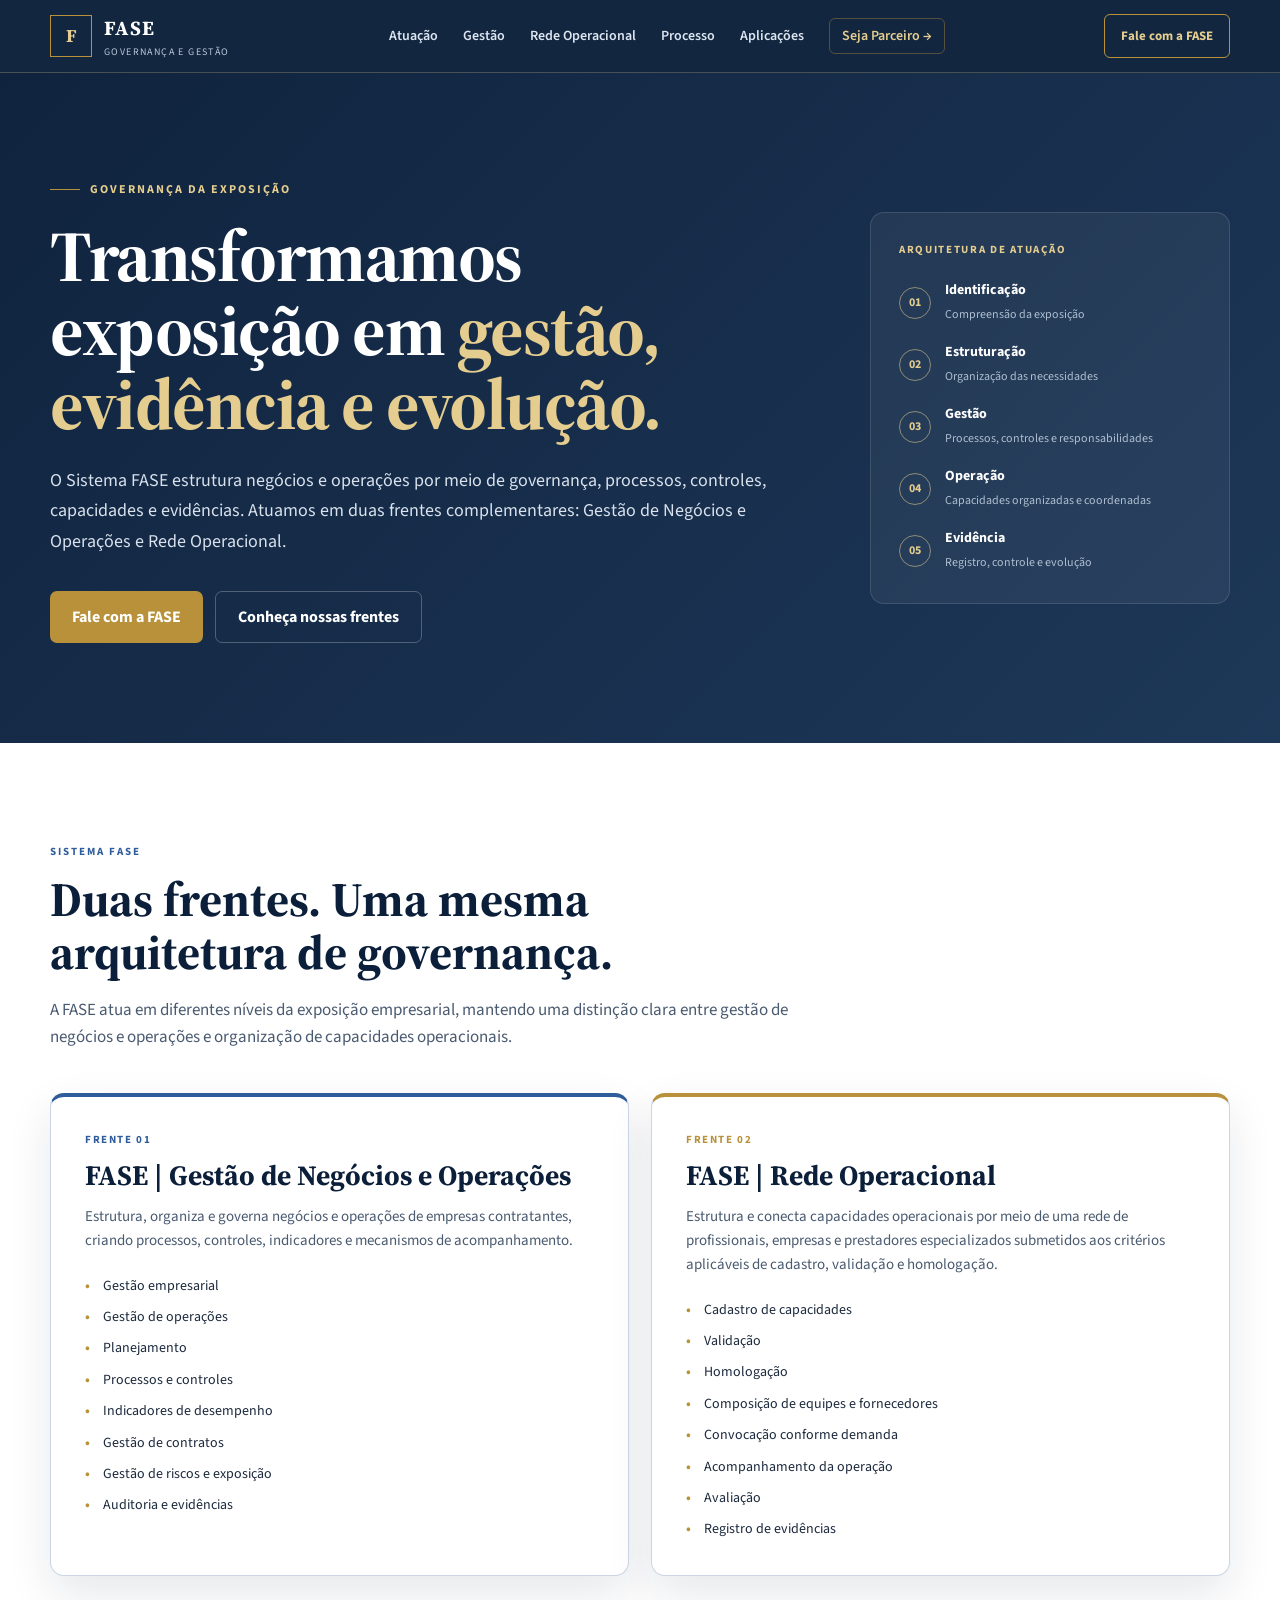
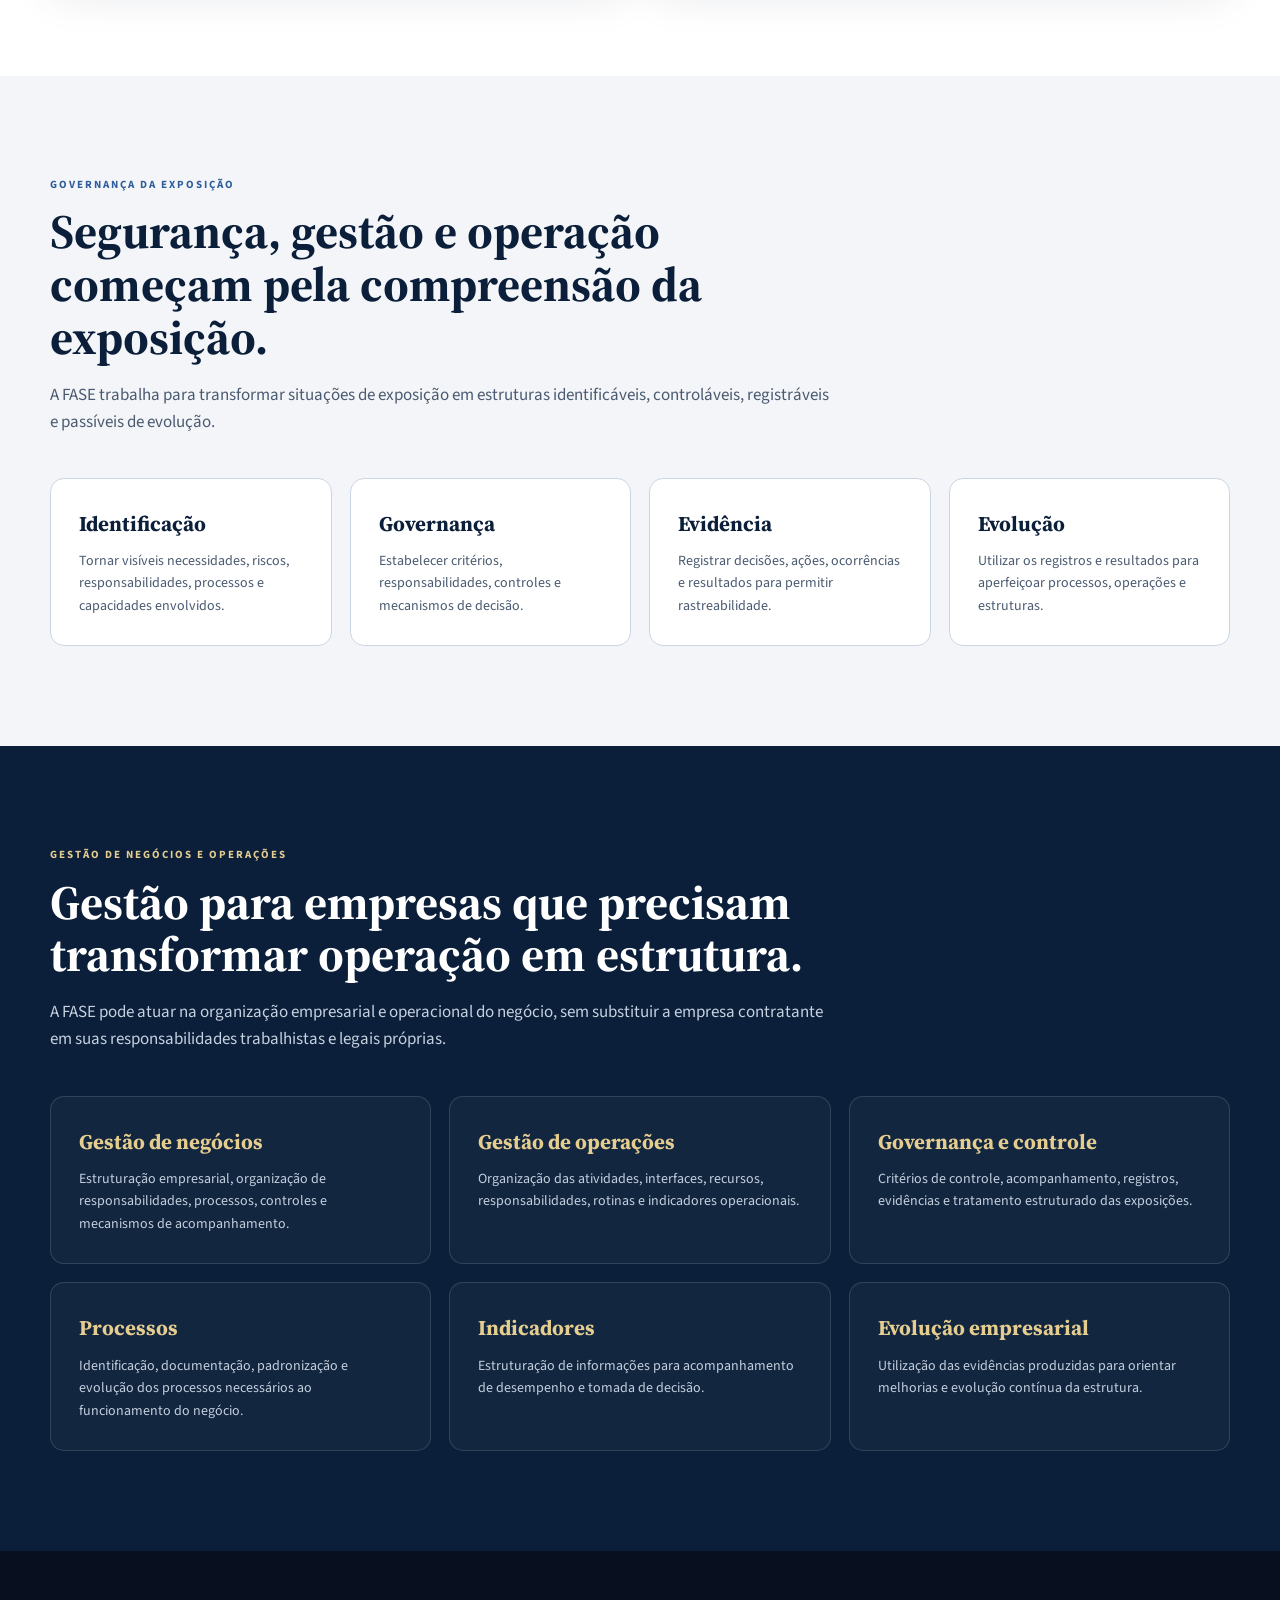
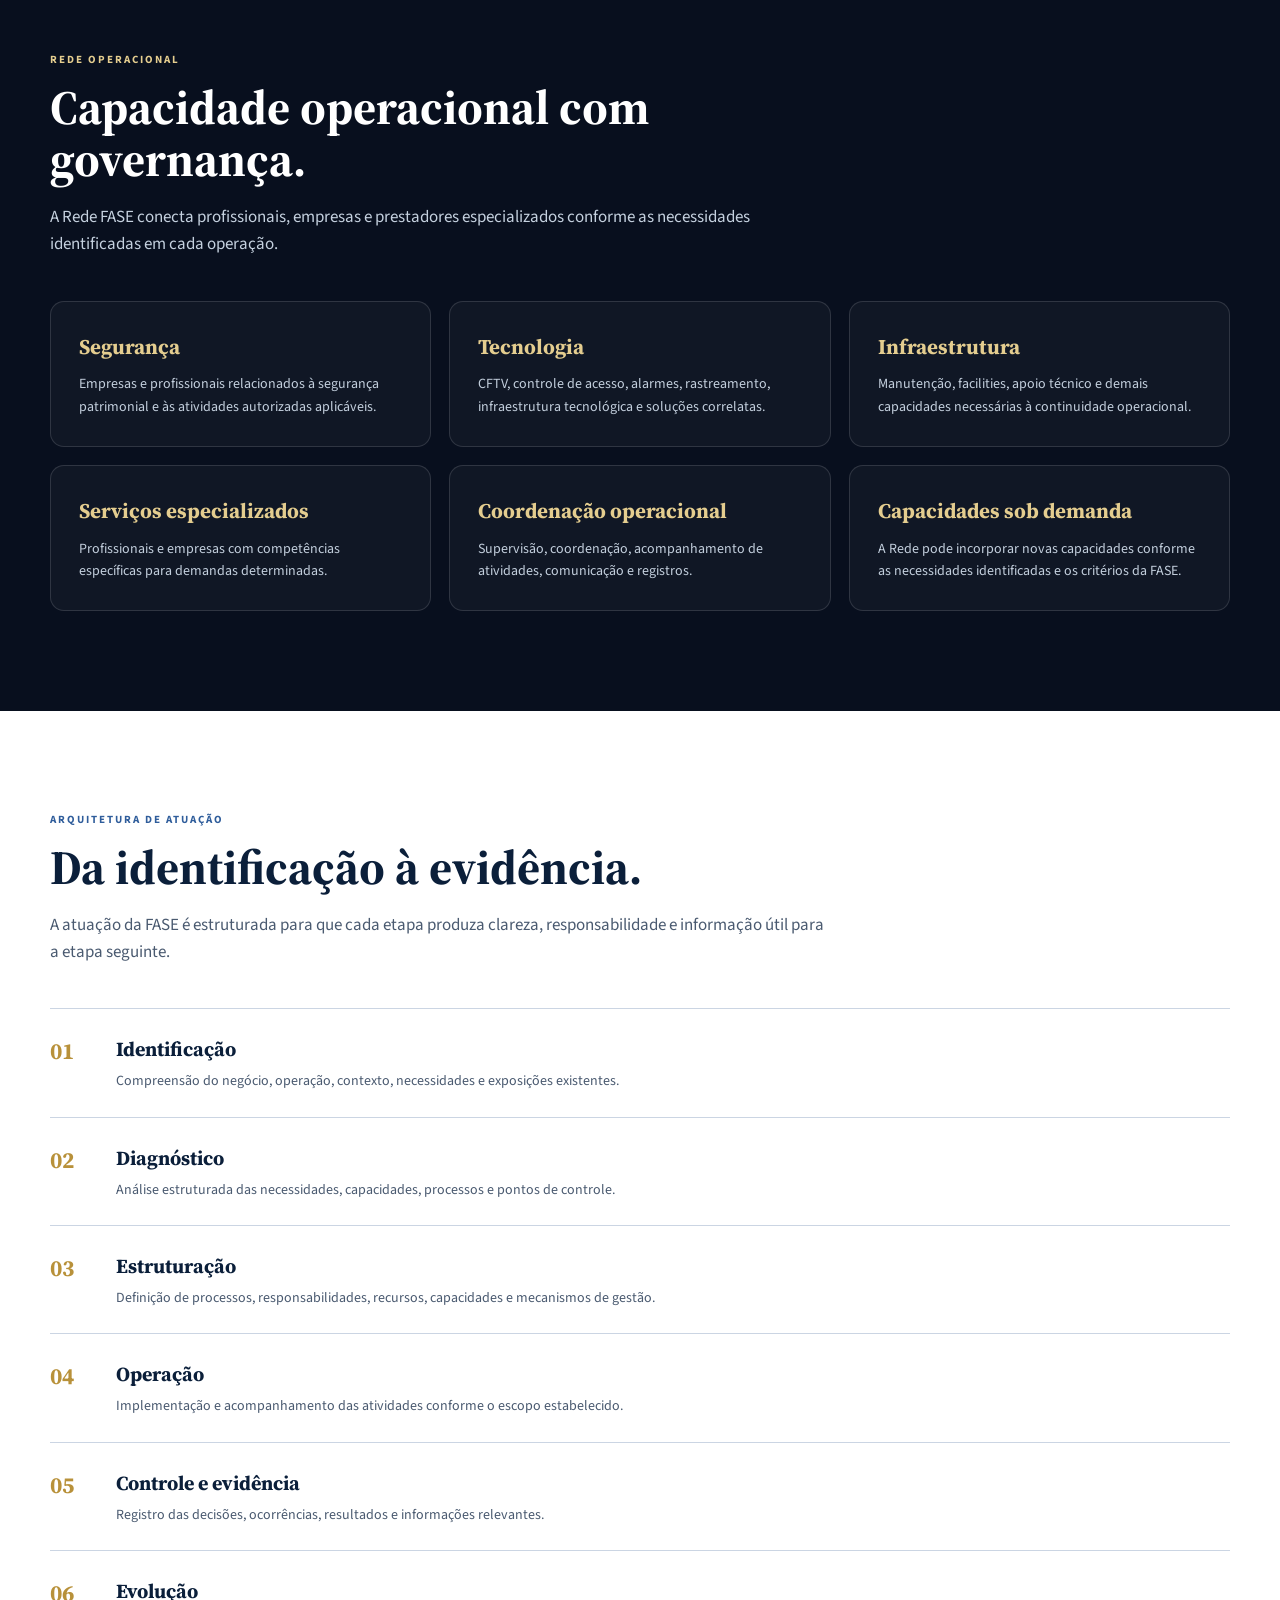
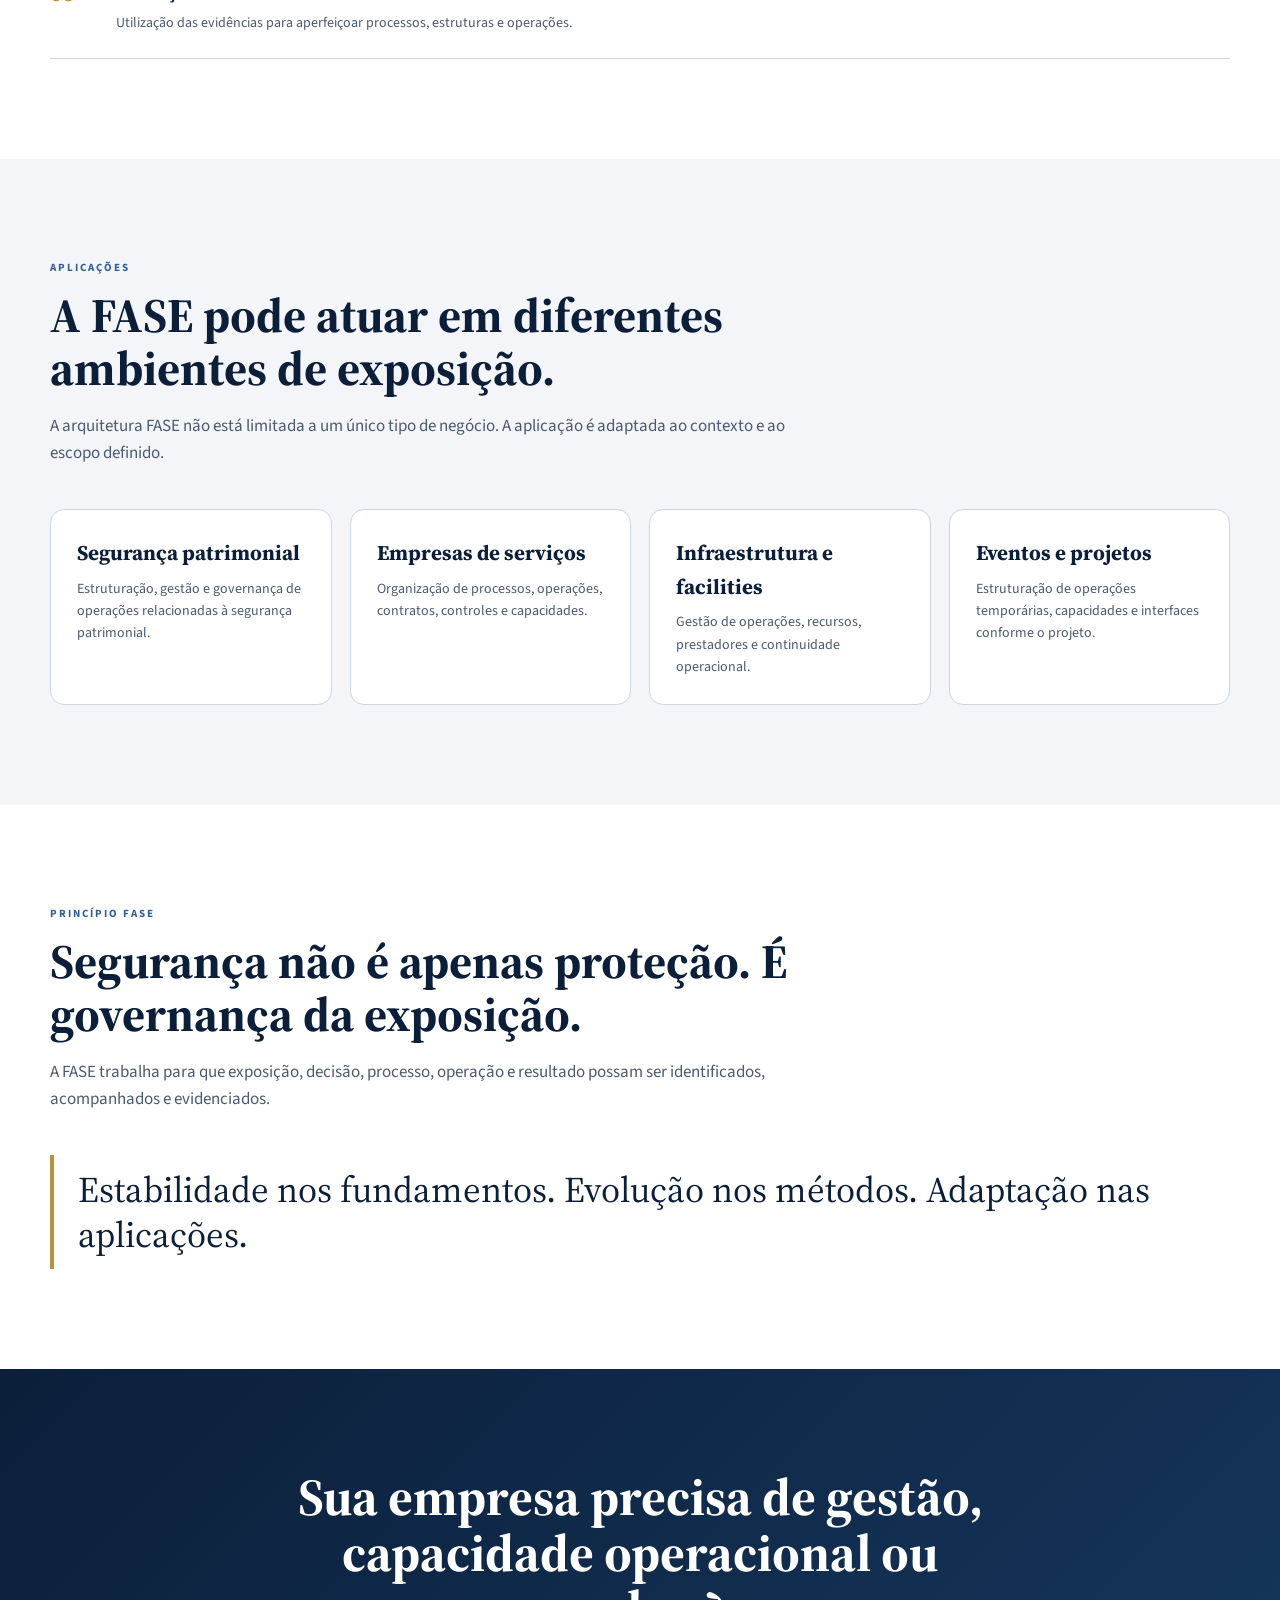
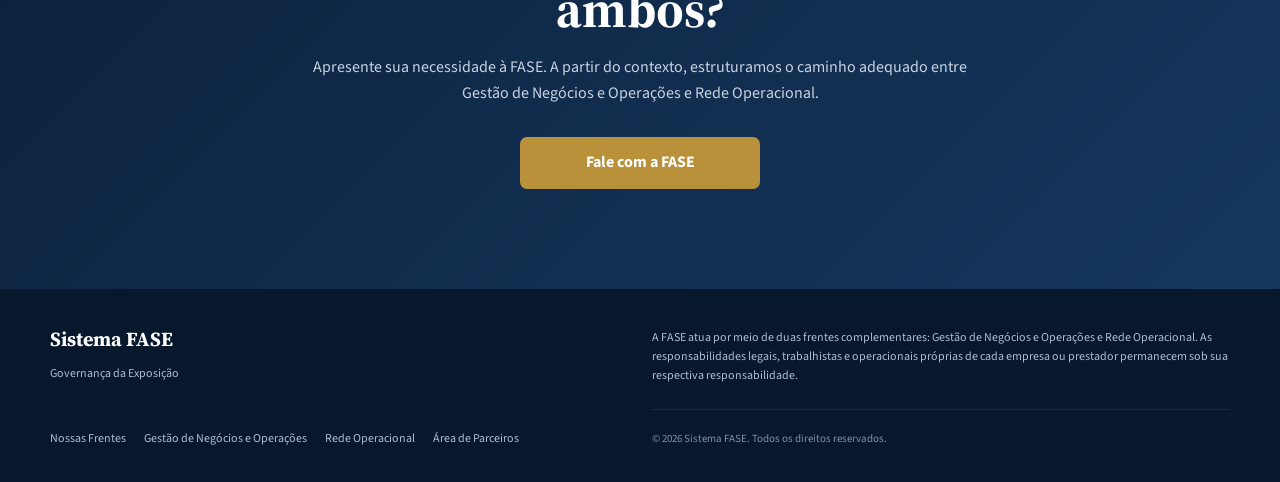
==== commit 31861f05: "Atualizar o index.html" ====
--- a/index.html
+++ b/index.html
@@ -1,6 +1,7 @@
 <!DOCTYPE html>
 <html lang="pt-BR">
-<head><style>
+<head>
+<style>
 @font-face {
   font-family: "Optimistic";
   font-style: normal;
@@ -8,6 +9,7 @@
   font-display: swap;
   src: url("/fonts/OptimisticAI_VF_Optimized.woff2") format("woff2");
 }
+
 @font-face {
   font-family: "Optimistic Mono";
   font-style: normal;
@@ -15,266 +17,2023 @@
   font-display: swap;
   src: url("/fonts/OptimisticMono_W_TextRegular.woff2") format("woff2");
 }
+
 :where(html) {
   font-family: "Optimistic", system-ui, sans-serif;
 }
+
 :where(code, pre, kbd, samp) {
   font-family: "Optimistic Mono", ui-monospace, monospace;
 }
 </style>
-    <meta charset="UTF-8">
-    <meta name="viewport" content="width=device-width, initial-scale=1.0">
-    <title>FASE Rede Operacional | Gestão Estratégica de Eventos</title>
-    <meta name="description" content="A FASE estrutura, dimensiona e coordena a operação de eventos por meio de uma rede operacional sob governança técnica, com decisões registradas e acompanhamento por etapas.">
-    <meta name="theme-color" content="#0B1F3A">
-    <link rel="preconnect" href="https://fonts.googleapis.com">
-    <link rel="preconnect" href="https://fonts.gstatic.com" crossorigin>
-    <link href="https://fonts.googleapis.com/css2?family=Source+Serif+4:opsz,wght@8..60,600;8..60,700&family=Source+Sans+3:wght@400;600;700&display=swap" rel="stylesheet">
-    <style>
-        :root {
-            --azul-marinho: #0B1F3A; --azul-medio: #2F5D9B; --azul-claro: #DCE6F3;
-            --ouro: #B8913A; --ouro-claro: #E4CD8F;
-            --fundo: #F3F5F8; --branco: #FFFFFF;
-            --texto: #1C2A3D; --texto-suave: #4A5A70;
-            --linha: #CBD5E3;
-            --serif: 'Source Serif 4', Georgia, serif;
-            --sans: 'Source Sans 3', 'Segoe UI', Tahoma, Arial, sans-serif;
-            --largura: 1180px; --raio: 14px; --sombra: 0 18px 45px rgba(11, 31, 58, 0.10);
+
+<meta charset="UTF-8">
+<meta name="viewport" content="width=device-width, initial-scale=1.0">
+
+<title>FASE | Governança, Gestão e Operações</title>
+
+<meta name="description" content="Sistema FASE — Governança da Exposição. Gestão de Negócios e Operações e Rede Operacional para estruturar, organizar, controlar e desenvolver empresas e operações.">
+
+<meta name="theme-color" content="#0B1F3A">
+
+<link rel="preconnect" href="https://fonts.googleapis.com">
+<link rel="preconnect" href="https://fonts.gstatic.com" crossorigin>
+
+<link href="https://fonts.googleapis.com/css2?family=Source+Serif+4:opsz,wght@8..60,600;8..60,700&family=Source+Sans+3:wght@400;600;700&display=swap" rel="stylesheet">
+
+<style>
+
+:root {
+    --azul-marinho: #0B1F3A;
+    --azul-medio: #2F5D9B;
+    --azul-claro: #DCE6F3;
+    --ouro: #B8913A;
+    --ouro-claro: #E4CD8F;
+    --fundo: #F3F5F8;
+    --branco: #FFFFFF;
+    --texto: #1C2A3D;
+    --texto-suave: #4A5A70;
+    --linha: #CBD5E3;
+
+    --serif: 'Source Serif 4', Georgia, serif;
+    --sans: 'Source Sans 3', 'Segoe UI', Tahoma, Arial, sans-serif;
+
+    --largura: 1180px;
+    --raio: 14px;
+    --sombra: 0 18px 45px rgba(11, 31, 58, 0.10);
+}
+
+*, *::before, *::after {
+    margin: 0;
+    padding: 0;
+    box-sizing: border-box;
+}
+
+html {
+    scroll-behavior: smooth;
+}
+
+body {
+    background: var(--fundo);
+    color: var(--texto);
+    font-family: var(--sans);
+    line-height: 1.6;
+    -webkit-font-smoothing: antialiased;
+}
+
+a {
+    color: inherit;
+    text-decoration: none;
+}
+
+.container {
+    width: min(100% - 32px, var(--largura));
+    margin-inline: auto;
+}
+
+/* =========================
+   HEADER
+========================= */
+
+header {
+    position: sticky;
+    top: 0;
+    z-index: 1000;
+    background: rgba(11, 31, 58, 0.97);
+    border-bottom: 1px solid rgba(228, 205, 143, 0.25);
+    backdrop-filter: blur(12px);
+}
+
+.nav {
+    min-height: 72px;
+    display: flex;
+    align-items: center;
+    justify-content: space-between;
+    gap: 24px;
+}
+
+.logo {
+    display: flex;
+    align-items: center;
+    gap: 12px;
+    color: var(--branco);
+}
+
+.logo-mark {
+    width: 42px;
+    height: 42px;
+    border: 1px solid var(--ouro);
+    display: grid;
+    place-items: center;
+    color: var(--ouro-claro);
+    font-family: var(--serif);
+    font-weight: 700;
+    font-size: 18px;
+}
+
+.logo-text strong {
+    display: block;
+    font-family: var(--serif);
+    font-size: 20px;
+    letter-spacing: 1px;
+}
+
+.logo-text span {
+    display: block;
+    color: #B9C6D8;
+    font-size: 10px;
+    letter-spacing: 1.4px;
+    text-transform: uppercase;
+}
+
+.nav-links {
+    display: none;
+    align-items: center;
+    gap: 25px;
+    color: #DCE5F0;
+    font-size: 14px;
+    font-weight: 600;
+}
+
+.nav-links a:hover {
+    color: var(--ouro-claro);
+}
+
+.nav-cta {
+    display: inline-flex;
+    align-items: center;
+    justify-content: center;
+    padding: 11px 16px;
+    border: 1px solid var(--ouro);
+    color: var(--ouro-claro);
+    font-size: 13px;
+    font-weight: 700;
+    border-radius: 6px;
+}
+
+/* =========================
+   HERO
+========================= */
+
+.hero {
+    background:
+        linear-gradient(
+            135deg,
+            rgba(11, 31, 58, 0.98),
+            rgba(21, 48, 82, 0.96)
+        );
+
+    color: var(--branco);
+    padding: 76px 0 84px;
+    position: relative;
+    overflow: hidden;
+}
+
+.hero-grid {
+    position: relative;
+    z-index: 1;
+    display: grid;
+    gap: 48px;
+}
+
+.eyebrow {
+    display: inline-flex;
+    align-items: center;
+    gap: 10px;
+    color: var(--ouro-claro);
+    font-size: 12px;
+    font-weight: 700;
+    letter-spacing: 2px;
+    text-transform: uppercase;
+    margin-bottom: 20px;
+}
+
+.eyebrow::before {
+    content: "";
+    width: 30px;
+    height: 1px;
+    background: var(--ouro);
+}
+
+h1, h2, h3 {
+    font-family: var(--serif);
+}
+
+.hero h1 {
+    max-width: 820px;
+    font-size: clamp(42px, 8vw, 72px);
+    line-height: 1.03;
+    letter-spacing: -1.5px;
+    margin-bottom: 24px;
+}
+
+.hero h1 span {
+    color: var(--ouro-claro);
+}
+
+.hero-lead {
+    max-width: 720px;
+    color: #D8E1EC;
+    font-size: 18px;
+    line-height: 1.7;
+    margin-bottom: 34px;
+}
+
+.hero-actions {
+    display: flex;
+    flex-direction: column;
+    gap: 12px;
+}
+
+.cta-btn,
+.secondary-btn {
+    min-height: 52px;
+    display: inline-flex;
+    align-items: center;
+    justify-content: center;
+    padding: 0 22px;
+    border-radius: 7px;
+    font-weight: 700;
+    text-align: center;
+}
+
+.cta-btn {
+    background: var(--ouro);
+    color: var(--branco);
+}
+
+.secondary-btn {
+    border: 1px solid rgba(255,255,255,0.25);
+    color: var(--branco);
+}
+
+.hero-panel {
+    background: rgba(255,255,255,0.055);
+    border: 1px solid rgba(255,255,255,0.12);
+    padding: 28px;
+    border-radius: var(--raio);
+}
+
+.hero-panel-title {
+    color: var(--ouro-claro);
+    font-size: 11px;
+    font-weight: 700;
+    letter-spacing: 1.7px;
+    text-transform: uppercase;
+    margin-bottom: 20px;
+}
+
+.flow {
+    display: grid;
+    gap: 14px;
+}
+
+.flow-item {
+    display: grid;
+    grid-template-columns: 34px 1fr;
+    gap: 12px;
+    align-items: center;
+}
+
+.flow-number {
+    width: 32px;
+    height: 32px;
+    border: 1px solid rgba(228,205,143,0.55);
+    border-radius: 50%;
+    display: grid;
+    place-items: center;
+    color: var(--ouro-claro);
+    font-size: 12px;
+    font-weight: 700;
+}
+
+.flow-item strong {
+    display: block;
+    font-size: 14px;
+}
+
+.flow-item span {
+    color: #AEBED1;
+    font-size: 12px;
+}
+
+/* =========================
+   GERAL
+========================= */
+
+section {
+    padding: 78px 0;
+}
+
+.section-header {
+    max-width: 780px;
+    margin-bottom: 42px;
+}
+
+.section-label {
+    color: var(--azul-medio);
+    font-size: 11px;
+    font-weight: 700;
+    letter-spacing: 2px;
+    text-transform: uppercase;
+    margin-bottom: 12px;
+}
+
+.section-header h2 {
+    font-size: clamp(32px, 6vw, 48px);
+    line-height: 1.1;
+    color: var(--azul-marinho);
+    margin-bottom: 18px;
+}
+
+.section-header p {
+    color: var(--texto-suave);
+    font-size: 17px;
+}
+
+/* =========================
+   DUAS FRENTES
+========================= */
+
+.escopos {
+    background: var(--branco);
+}
+
+.escopos-grid {
+    display: grid;
+    gap: 22px;
+}
+
+.escopo-card {
+    padding: 34px;
+    border-radius: var(--raio);
+    border: 1px solid var(--linha);
+    background: var(--branco);
+    box-shadow: var(--sombra);
+}
+
+.escopo-card.rede {
+    border-top: 4px solid var(--ouro);
+}
+
+.escopo-card.gestao {
+    border-top: 4px solid var(--azul-medio);
+}
+
+.escopo-card .tag {
+    font-size: 11px;
+    font-weight: 700;
+    letter-spacing: 1.6px;
+    text-transform: uppercase;
+    color: var(--ouro);
+    margin-bottom: 10px;
+}
+
+.escopo-card.gestao .tag {
+    color: var(--azul-medio);
+}
+
+.escopo-card h3 {
+    color: var(--azul-marinho);
+    font-size: 28px;
+    line-height: 1.15;
+    margin-bottom: 14px;
+}
+
+.escopo-card p {
+    color: var(--texto-suave);
+    font-size: 15px;
+    margin-bottom: 22px;
+}
+
+.escopo-list {
+    list-style: none;
+    display: grid;
+    gap: 9px;
+}
+
+.escopo-list li {
+    color: var(--texto);
+    font-size: 14px;
+    padding-left: 18px;
+    position: relative;
+}
+
+.escopo-list li::before {
+    content: "•";
+    position: absolute;
+    left: 0;
+    color: var(--ouro);
+    font-weight: 700;
+}
+
+/* =========================
+   GOVERNANÇA
+========================= */
+
+.governanca {
+    background: var(--fundo);
+}
+
+.governanca-grid {
+    display: grid;
+    gap: 18px;
+}
+
+.governanca-card {
+    background: var(--branco);
+    border: 1px solid var(--linha);
+    border-radius: var(--raio);
+    padding: 28px;
+}
+
+.governanca-card strong {
+    display: block;
+    color: var(--azul-marinho);
+    font-family: var(--serif);
+    font-size: 21px;
+    margin-bottom: 9px;
+}
+
+.governanca-card p {
+    color: var(--texto-suave);
+    font-size: 14px;
+}
+
+/* =========================
+   GESTÃO
+========================= */
+
+.gestao-section {
+    background: var(--azul-marinho);
+    color: var(--branco);
+}
+
+.gestao-section .section-label {
+    color: var(--ouro-claro);
+}
+
+.gestao-section .section-header h2 {
+    color: var(--branco);
+}
+
+.gestao-section .section-header p {
+    color: #C5D1DF;
+}
+
+.gestao-grid {
+    display: grid;
+    gap: 18px;
+}
+
+.gestao-card {
+    border: 1px solid rgba(255,255,255,0.13);
+    padding: 28px;
+    border-radius: var(--raio);
+    background: rgba(255,255,255,0.035);
+}
+
+.gestao-card h3 {
+    color: var(--ouro-claro);
+    font-size: 21px;
+    margin-bottom: 10px;
+}
+
+.gestao-card p {
+    color: #C3CFDD;
+    font-size: 14px;
+}
+
+/* =========================
+   REDE OPERACIONAL
+========================= */
+
+.network {
+    background: #080F1E;
+    color: var(--branco);
+}
+
+.network .section-label {
+    color: var(--ouro-claro);
+}
+
+.network .section-header h2 {
+    color: var(--branco);
+}
+
+.network .section-header p {
+    color: #C5D1DF;
+}
+
+.network-grid {
+    display: grid;
+    gap: 18px;
+}
+
+.network-card {
+    border: 1px solid rgba(255,255,255,0.13);
+    padding: 28px;
+    border-radius: var(--raio);
+    background: rgba(255,255,255,0.035);
+}
+
+.network-card h3 {
+    color: var(--ouro-claro);
+    font-size: 21px;
+    margin-bottom: 10px;
+}
+
+.network-card p {
+    color: #C3CFDD;
+    font-size: 14px;
+}
+
+/* =========================
+   PROCESSO
+========================= */
+
+.process {
+    background: var(--branco);
+}
+
+.process-list {
+    display: grid;
+    gap: 0;
+    border-top: 1px solid var(--linha);
+}
+
+.process-item {
+    display: grid;
+    grid-template-columns: 48px 1fr;
+    gap: 18px;
+    padding: 24px 0;
+    border-bottom: 1px solid var(--linha);
+}
+
+.process-number {
+    color: var(--ouro);
+    font-family: var(--serif);
+    font-size: 23px;
+    font-weight: 700;
+}
+
+.process-item h3 {
+    color: var(--azul-marinho);
+    font-size: 20px;
+    margin-bottom: 5px;
+}
+
+.process-item p {
+    color: var(--texto-suave);
+    font-size: 14px;
+}
+
+/* =========================
+   APLICAÇÕES
+========================= */
+
+.aplicacoes {
+    background: var(--fundo);
+}
+
+.aplicacoes-grid {
+    display: grid;
+    gap: 18px;
+}
+
+.aplicacao-card {
+    padding: 26px;
+    background: var(--branco);
+    border: 1px solid var(--linha);
+    border-radius: var(--raio);
+}
+
+.aplicacao-card h3 {
+    color: var(--azul-marinho);
+    font-size: 21px;
+    margin-bottom: 8px;
+}
+
+.aplicacao-card p {
+    color: var(--texto-suave);
+    font-size: 14px;
+}
+
+/* =========================
+   PRINCÍPIO
+========================= */
+
+.differential {
+    background: var(--branco);
+}
+
+.quote-box {
+    border-left: 4px solid var(--ouro);
+    padding: 12px 0 12px 24px;
+    margin-top: 30px;
+}
+
+.quote-box p {
+    color: var(--azul-marinho);
+    font-family: var(--serif);
+    font-size: clamp(24px, 5vw, 36px);
+    line-height: 1.25;
+}
+
+/* =========================
+   CTA
+========================= */
+
+.final-cta {
+    background:
+        linear-gradient(
+            135deg,
+            var(--azul-marinho),
+            #16385F
+        );
+
+    color: var(--branco);
+    text-align: center;
+}
+
+.final-cta h2 {
+    max-width: 760px;
+    margin: 0 auto 18px;
+    font-size: clamp(34px, 6vw, 52px);
+    line-height: 1.08;
+}
+
+.final-cta p {
+    max-width: 680px;
+    margin: 0 auto 30px;
+    color: #C7D3E1;
+    font-size: 16px;
+}
+
+.final-cta .cta-btn {
+    display: inline-flex;
+    min-width: 240px;
+}
+
+/* =========================
+   FOOTER
+========================= */
+
+footer {
+    background: #07182D;
+    color: #AEBCCE;
+    padding: 34px 0;
+}
+
+.footer-grid {
+    display: grid;
+    gap: 24px;
+}
+
+.footer-brand strong {
+    display: block;
+    color: var(--branco);
+    font-family: var(--serif);
+    font-size: 20px;
+    margin-bottom: 5px;
+}
+
+.footer-brand span {
+    font-size: 12px;
+}
+
+.footer-note {
+    font-size: 12px;
+    line-height: 1.6;
+}
+
+.footer-links {
+    display: flex;
+    flex-wrap: wrap;
+    gap: 18px;
+    font-size: 12px;
+}
+
+.footer-links a:hover {
+    color: var(--ouro-claro);
+}
+
+.footer-copy {
+    border-top: 1px solid rgba(255,255,255,0.08);
+    padding-top: 20px;
+    font-size: 11px;
+    color: #8091A7;
+}
+
+/* =========================
+   RESPONSIVO
+========================= */
+
+@media (min-width: 700px) {
+
+    .hero {
+        padding: 100px 0;
+    }
+
+    .hero-actions {
+        flex-direction: row;
+    }
+
+    .hero-grid {
+        grid-template-columns:
+            minmax(0, 1.5fr)
+            minmax(300px, 0.7fr);
+
+        align-items: center;
+    }
+
+    .escopos-grid {
+        grid-template-columns: repeat(2, 1fr);
+    }
+
+    .governanca-grid,
+    .gestao-grid,
+    .network-grid,
+    .aplicacoes-grid {
+        grid-template-columns: repeat(2, 1fr);
+    }
+
+    .footer-grid {
+        grid-template-columns: 1fr 1fr;
+        align-items: end;
+    }
+}
+
+@media (min-width: 960px) {
+
+    .nav-links {
+        display: flex;
+    }
+
+    .governanca-grid {
+        grid-template-columns: repeat(4, 1fr);
+    }
+
+    .gestao-grid {
+        grid-template-columns: repeat(3, 1fr);
+    }
+
+    .network-grid {
+        grid-template-columns: repeat(3, 1fr);
+    }
+
+    .aplicacoes-grid {
+        grid-template-columns: repeat(4, 1fr);
+    }
+
+    section {
+        padding: 100px 0;
+    }
+}
+
+</style>
+</head>
+
+<body>
+
+<!-- =========================
+     HEADER
+========================= -->
+
+<header>
+
+    <div class="container nav">
+
+        <a href="#" class="logo" aria-label="Sistema FASE">
+
+            <div class="logo-mark">F</div>
+
+            <div class="logo-text">
+                <strong>FASE</strong>
+                <span>Governança e Gestão</span>
+            </div>
+
+        </a>
+
+        <nav class="nav-links" aria-label="Navegação principal">
+
+            <a href="#escopos">Atuação</a>
+            <a href="#gestao">Gestão</a>
+            <a href="#rede">Rede Operacional</a>
+            <a href="#processo">Processo</a>
+            <a href="#aplicacoes">Aplicações</a>
+
+            <a
+                href="parceiros.html"
+                style="
+                    color: var(--ouro-claro);
+                    border: 1px solid rgba(184,145,58,0.4);
+                    padding: 6px 12px;
+                    border-radius: 6px;
+                "
+            >
+                Seja Parceiro →
+            </a>
+
+        </nav>
+
+        <a
+            href="https://wa.me/5511951987669"
+            class="nav-cta"
+            target="_blank"
+            rel="noopener noreferrer"
+        >
+            Fale com a FASE
+        </a>
+
+    </div>
+
+</header>
+
+
+<main>
+
+<!-- =========================
+     HERO
+========================= -->
+
+<section class="hero">
+
+    <div class="container hero-grid">
+
+        <div>
+
+            <div class="eyebrow">
+                Governança da Exposição
+            </div>
+
+            <h1>
+                Transformamos exposição em
+                <span>gestão, evidência e evolução.</span>
+            </h1>
+
+            <p class="hero-lead">
+                O Sistema FASE estrutura negócios e operações por meio de
+                governança, processos, controles, capacidades e evidências.
+                Atuamos em duas frentes complementares:
+                Gestão de Negócios e Operações e Rede Operacional.
+            </p>
+
+            <div class="hero-actions">
+
+                <a
+                    href="https://wa.me/5511951987669"
+                    class="cta-btn"
+                    target="_blank"
+                    rel="noopener noreferrer"
+                >
+                    Fale com a FASE
+                </a>
+
+                <a href="#escopos" class="secondary-btn">
+                    Conheça nossas frentes
+                </a>
+
+            </div>
+
+        </div>
+
+
+        <aside class="hero-panel">
+
+            <div class="hero-panel-title">
+                Arquitetura de Atuação
+            </div>
+
+            <div class="flow">
+
+                <div class="flow-item">
+                    <div class="flow-number">01</div>
+                    <div>
+                        <strong>Identificação</strong>
+                        <span>Compreensão da exposição</span>
+                    </div>
+                </div>
+
+                <div class="flow-item">
+                    <div class="flow-number">02</div>
+                    <div>
+                        <strong>Estruturação</strong>
+                        <span>Organização das necessidades</span>
+                    </div>
+                </div>
+
+                <div class="flow-item">
+                    <div class="flow-number">03</div>
+                    <div>
+                        <strong>Gestão</strong>
+                        <span>Processos, controles e responsabilidades</span>
+                    </div>
+                </div>
+
+                <div class="flow-item">
+                    <div class="flow-number">04</div>
+                    <div>
+                        <strong>Operação</strong>
+                        <span>Capacidades organizadas e coordenadas</span>
+                    </div>
+                </div>
+
+                <div class="flow-item">
+                    <div class="flow-number">05</div>
+                    <div>
+                        <strong>Evidência</strong>
+                        <span>Registro, controle e evolução</span>
+                    </div>
+                </div>
+
+            </div>
+
+        </aside>
+
+    </div>
+
+</section>
+
+
+<!-- =========================
+     DUAS FRENTES
+========================= -->
+
+<section class="escopos" id="escopos">
+
+    <div class="container">
+
+        <div class="section-header">
+
+            <div class="section-label">
+                Sistema FASE
+            </div>
+
+            <h2>
+                Duas frentes. Uma mesma arquitetura de governança.
+            </h2>
+
+            <p>
+                A FASE atua em diferentes níveis da exposição empresarial,
+                mantendo uma distinção clara entre gestão de negócios e
+                operações e organização de capacidades operacionais.
+            </p>
+
+        </div>
+
+
+        <div class="escopos-grid">
+
+            <article class="escopo-card gestao">
+
+                <div class="tag">
+                    Frente 01
+                </div>
+
+                <h3>
+                    FASE | Gestão de Negócios e Operações
+                </h3>
+
+                <p>
+                    Estrutura, organiza e governa negócios e operações
+                    de empresas contratantes, criando processos,
+                    controles, indicadores e mecanismos de acompanhamento.
+                </p>
+
+                <ul class="escopo-list">
+
+                    <li>Gestão empresarial</li>
+                    <li>Gestão de operações</li>
+                    <li>Planejamento</li>
+                    <li>Processos e controles</li>
+                    <li>Indicadores de desempenho</li>
+                    <li>Gestão de contratos</li>
+                    <li>Gestão de riscos e exposição</li>
+                    <li>Auditoria e evidências</li>
+
+                </ul>
+
+            </article>
+
+
+            <article class="escopo-card rede">
+
+                <div class="tag">
+                    Frente 02
+                </div>
+
+                <h3>
+                    FASE | Rede Operacional
+                </h3>
+
+                <p>
+                    Estrutura e conecta capacidades operacionais por meio
+                    de uma rede de profissionais, empresas e prestadores
+                    especializados submetidos aos critérios aplicáveis
+                    de cadastro, validação e homologação.
+                </p>
+
+                <ul class="escopo-list">
+
+                    <li>Cadastro de capacidades</li>
+                    <li>Validação</li>
+                    <li>Homologação</li>
+                    <li>Composição de equipes e fornecedores</li>
+                    <li>Convocação conforme demanda</li>
+                    <li>Acompanhamento da operação</li>
+                    <li>Avaliação</li>
+                    <li>Registro de evidências</li>
+
+                </ul>
+
+            </article>
+
+        </div>
+
+    </div>
+
+</section>
+
+
+<!-- =========================
+     GOVERNANÇA
+========================= -->
+
+<section class="governanca">
+
+    <div class="container">
+
+        <div class="section-header">
+
+            <div class="section-label">
+                Governança da Exposição
+            </div>
+
+            <h2>
+                Segurança, gestão e operação começam pela compreensão da exposição.
+            </h2>
+
+            <p>
+                A FASE trabalha para transformar situações de exposição
+                em estruturas identificáveis, controláveis, registráveis
+                e passíveis de evolução.
+            </p>
+
+        </div>
+
+
+        <div class="governanca-grid">
+
+            <article class="governanca-card">
+                <strong>Identificação</strong>
+                <p>
+                    Tornar visíveis necessidades, riscos, responsabilidades,
+                    processos e capacidades envolvidos.
+                </p>
+            </article>
+
+            <article class="governanca-card">
+                <strong>Governança</strong>
+                <p>
+                    Estabelecer critérios, responsabilidades, controles
+                    e mecanismos de decisão.
+                </p>
+            </article>
+
+            <article class="governanca-card">
+                <strong>Evidência</strong>
+                <p>
+                    Registrar decisões, ações, ocorrências e resultados
+                    para permitir rastreabilidade.
+                </p>
+            </article>
+
+            <article class="governanca-card">
+                <strong>Evolução</strong>
+                <p>
+                    Utilizar os registros e resultados para aperfeiçoar
+                    processos, operações e estruturas.
+                </p>
+            </article>
+
+        </div>
+
+    </div>
+
+</section>
+
+
+<!-- =========================
+     GESTÃO
+========================= -->
+
+<section class="gestao-section" id="gestao">
+
+    <div class="container">
+
+        <div class="section-header">
+
+            <div class="section-label">
+                Gestão de Negócios e Operações
+            </div>
+
+            <h2>
+                Gestão para empresas que precisam transformar operação em estrutura.
+            </h2>
+
+            <p>
+                A FASE pode atuar na organização empresarial e operacional
+                do negócio, sem substituir a empresa contratante em suas
+                responsabilidades trabalhistas e legais próprias.
+            </p>
+
+        </div>
+
+
+        <div class="gestao-grid">
+
+            <article class="gestao-card">
+                <h3>Gestão de negócios</h3>
+                <p>
+                    Estruturação empresarial, organização de responsabilidades,
+                    processos, controles e mecanismos de acompanhamento.
+                </p>
+            </article>
+
+            <article class="gestao-card">
+                <h3>Gestão de operações</h3>
+                <p>
+                    Organização das atividades, interfaces, recursos,
+                    responsabilidades, rotinas e indicadores operacionais.
+                </p>
+            </article>
+
+            <article class="gestao-card">
+                <h3>Governança e controle</h3>
+                <p>
+                    Critérios de controle, acompanhamento, registros,
+                    evidências e tratamento estruturado das exposições.
+                </p>
+            </article>
+
+            <article class="gestao-card">
+                <h3>Processos</h3>
+                <p>
+                    Identificação, documentação, padronização e evolução
+                    dos processos necessários ao funcionamento do negócio.
+                </p>
+            </article>
+
+            <article class="gestao-card">
+                <h3>Indicadores</h3>
+                <p>
+                    Estruturação de informações para acompanhamento
+                    de desempenho e tomada de decisão.
+                </p>
+            </article>
+
+            <article class="gestao-card">
+                <h3>Evolução empresarial</h3>
+                <p>
+                    Utilização das evidências produzidas para orientar
+                    melhorias e evolução contínua da estrutura.
+                </p>
+            </article>
+
+        </div>
+
+    </div>
+
+</section>
+
+
+<!-- =========================
+     REDE OPERACIONAL
+========================= -->
+
+<section class="network" id="rede">
+
+    <div class="container">
+
+        <div class="section-header">
+
+            <div class="section-label">
+                Rede Operacional
+            </div>
+
+            <h2>
+                Capacidade operacional com governança.
+            </h2>
+
+            <p>
+                A Rede FASE conecta profissionais, empresas e prestadores
+                especializados conforme as necessidades identificadas
+                em cada operação.
+            </p>
+
+        </div>
+
+
+        <div class="network-grid">
+
+            <article class="network-card">
+                <h3>Segurança</h3>
+                <p>
+                    Empresas e profissionais relacionados à segurança
+                    patrimonial e às atividades autorizadas aplicáveis.
+                </p>
+            </article>
+
+            <article class="network-card">
+                <h3>Tecnologia</h3>
+                <p>
+                    CFTV, controle de acesso, alarmes, rastreamento,
+                    infraestrutura tecnológica e soluções correlatas.
+                </p>
+            </article>
+
+            <article class="network-card">
+                <h3>Infraestrutura</h3>
+                <p>
+                    Manutenção, facilities, apoio técnico e demais
+                    capacidades necessárias à continuidade operacional.
+                </p>
+            </article>
+
+            <article class="network-card">
+                <h3>Serviços especializados</h3>
+                <p>
+                    Profissionais e empresas com competências específicas
+                    para demandas determinadas.
+                </p>
+            </article>
+
+            <article class="network-card">
+                <h3>Coordenação operacional</h3>
+                <p>
+                    Supervisão, coordenação, acompanhamento de atividades,
+                    comunicação e registros.
+                </p>
+            </article>
+
+            <article class="network-card">
+                <h3>Capacidades sob demanda</h3>
+                <p>
+                    A Rede pode incorporar novas capacidades conforme
+                    as necessidades identificadas e os critérios da FASE.
+                </p>
+            </article>
+
+        </div>
+
+    </div>
+
+</section>
+
+
+<!-- =========================
+     PROCESSO
+========================= -->
+
+<section class="process" id="processo">
+
+    <div class="container">
+
+        <div class="section-header">
+
+            <div class="section-label">
+                Arquitetura de Atuação
+            </div>
+
+            <h2>
+                Da identificação à evidência.
+            </h2>
+
+            <p>
+                A atuação da FASE é estruturada para que cada etapa produza
+                clareza, responsabilidade e informação útil para a etapa seguinte.
+            </p>
+
+        </div>
+
+
+        <div class="process-list">
+
+            <article class="process-item">
+                <div class="process-number">01</div>
+                <div>
+                    <h3>Identificação</h3>
+                    <p>
+                        Compreensão do negócio, operação, contexto,
+                        necessidades e exposições existentes.
+                    </p>
+                </div>
+            </article>
+
+            <article class="process-item">
+                <div class="process-number">02</div>
+                <div>
+                    <h3>Diagnóstico</h3>
+                    <p>
+                        Análise estruturada das necessidades,
+                        capacidades, processos e pontos de controle.
+                    </p>
+                </div>
+            </article>
+
+            <article class="process-item">
+                <div class="process-number">03</div>
+                <div>
+                    <h3>Estruturação</h3>
+                    <p>
+                        Definição de processos, responsabilidades,
+                        recursos, capacidades e mecanismos de gestão.
+                    </p>
+                </div>
+            </article>
+
+            <article class="process-item">
+                <div class="process-number">04</div>
+                <div>
+                    <h3>Operação</h3>
+                    <p>
+                        Implementação e acompanhamento das atividades
+                        conforme o escopo estabelecido.
+                    </p>
+                </div>
+            </article>
+
+            <article class="process-item">
+                <div class="process-number">05</div>
+                <div>
+                    <h3>Controle e evidência</h3>
+                    <p>
+                        Registro das decisões, ocorrências, resultados
+                        e informações relevantes.
+                    </p>
+                </div>
+            </article>
+
+            <article class="process-item">
+                <div class="process-number">06</div>
+                <div>
+                    <h3>Evolução</h3>
+                    <p>
+                        Utilização das evidências para aperfeiçoar
+                        processos, estruturas e operações.
+                    </p>
+                </div>
+            </article>
+
+        </div>
+
+    </div>
+
+</section>
+
+
+<!-- =========================
+     APLICAÇÕES
+========================= -->
+
+<section class="aplicacoes" id="aplicacoes">
+
+    <div class="container">
+
+        <div class="section-header">
+
+            <div class="section-label">
+                Aplicações
+            </div>
+
+            <h2>
+                A FASE pode atuar em diferentes ambientes de exposição.
+            </h2>
+
+            <p>
+                A arquitetura FASE não está limitada a um único tipo
+                de negócio. A aplicação é adaptada ao contexto e ao
+                escopo definido.
+            </p>
+
+        </div>
+
+
+        <div class="aplicacoes-grid">
+
+            <article class="aplicacao-card">
+                <h3>Segurança patrimonial</h3>
+                <p>
+                    Estruturação, gestão e governança de operações
+                    relacionadas à segurança patrimonial.
+                </p>
+            </article>
+
+            <article class="aplicacao-card">
+                <h3>Empresas de serviços</h3>
+                <p>
+                    Organização de processos, operações, contratos,
+                    controles e capacidades.
+                </p>
+            </article>
+
+            <article class="aplicacao-card">
+                <h3>Infraestrutura e facilities</h3>
+                <p>
+                    Gestão de operações, recursos, prestadores
+                    e continuidade operacional.
+                </p>
+            </article>
+
+            <article class="aplicacao-card">
+                <h3>Eventos e projetos</h3>
+                <p>
+                    Estruturação de operações temporárias,
+                    capacidades e interfaces conforme o projeto.
+                </p>
+            </article>
+
+        </div>
+
+    </div>
+
+</section>
+
+
+<!-- =========================
+     PRINCÍPIO
+========================= -->
+
+<section class="differential">
+
+    <div class="container">
+
+        <div class="section-header">
+
+            <div class="section-label">
+                Princípio FASE
+            </div>
+
+            <h2>
+                Segurança não é apenas proteção.
+                É governança da exposição.
+            </h2>
+
+            <p>
+                A FASE trabalha para que exposição, decisão, processo,
+                operação e resultado possam ser identificados,
+                acompanhados e evidenciados.
+            </p>
+
+        </div>
+
+        <div class="quote-box">
+
+            <p>
+                Estabilidade nos fundamentos.
+                Evolução nos métodos.
+                Adaptação nas aplicações.
+            </p>
+
+        </div>
+
+    </div>
+
+</section>
+
+
+<!-- =========================
+     CTA FINAL
+========================= -->
+
+<section class="final-cta">
+
+    <div class="container">
+
+        <h2>
+            Sua empresa precisa de gestão,
+            capacidade operacional ou ambos?
+        </h2>
+
+        <p>
+            Apresente sua necessidade à FASE.
+            A partir do contexto, estruturamos o caminho adequado
+            entre Gestão de Negócios e Operações e Rede Operacional.
+        </p>
+
+        <a
+            href="https://wa.me/5511951987669"
+            class="cta-btn"
+            target="_blank"
+            rel="noopener noreferrer"
+        >
+            Fale com a FASE
+        </a>
+
+    </div>
+
+</section>
+
+</main>
+
+
+<!-- =========================
+     FOOTER
+========================= -->
+
+<footer>
+
+    <div class="container footer-grid">
+
+        <div class="footer-brand">
+
+            <strong>Sistema FASE</strong>
+
+            <span>
+                Governança da Exposição
+            </span>
+
+        </div>
+
+
+        <div class="footer-note">
+
+            A FASE atua por meio de duas frentes complementares:
+            Gestão de Negócios e Operações e Rede Operacional.
+            As responsabilidades legais, trabalhistas e operacionais
+            próprias de cada empresa ou prestador permanecem sob sua
+            respectiva responsabilidade.
+
+        </div>
+
+
+        <div class="footer-links">
+
+            <a href="#escopos">
+                Nossas Frentes
+            </a>
+
+            <a href="#gestao">
+                Gestão de Negócios e Operações
+            </a>
+
+            <a href="#rede">
+                Rede Operacional
+            </a>
+
+            <a href="parceiros.html">
+                Área de Parceiros
+            </a>
+
+        </div>
+
+
+        <div class="footer-copy">
+
+            © 2026 Sistema FASE.
+            Todos os direitos reservados.
+
+        </div>
+
+    </div>
+
+</footer>
+
+
+<!-- =========================
+     SCRIPTS DE INTEGRAÇÃO
+========================= -->
+
+<script>
+
+(function(){
+
+    var loc = location.href.replace(/#.*$/,"");
+
+    var ATTR_NAMES = [
+        "data-product-id",
+        "data-productid",
+        "data-product_id",
+        "product-id",
+        "productid",
+        "product_id",
+        "data-source-entity-id",
+        "source-entity-id",
+        "source_entity_id",
+        "data-product",
+        "data-metadata",
+        "data-meta"
+    ];
+
+    var DATASET_KEYS = [
+        "productId",
+        "productid",
+        "product_id",
+        "sourceEntityId",
+        "sourceentityid",
+        "source_entity_id",
+        "product",
+        "metadata",
+        "meta"
+    ];
+
+    function readProductId(value){
+
+        if(typeof value !== "string" || value.length === 0)
+            return null;
+
+        if(/^[0-9]{6,}$/.test(value))
+            return value;
+
+        var match = value.match(
+            /(?:product(?:_|-)?id|source(?:_|-)?entity(?:_|-)?id)["'=:\s]+([0-9]{6,})/i
+        );
+
+        return match ? match[1] : null;
+    }
+
+    function extractProductId(start){
+
+        for(
+            var node = start;
+            node && node !== document.body;
+            node = node.parentElement
+        ){
+
+            for(var i = 0; i < ATTR_NAMES.length; i++){
+
+                var attrValue =
+                    node.getAttribute &&
+                    node.getAttribute(ATTR_NAMES[i]);
+
+                var attrProductId =
+                    readProductId(attrValue);
+
+                if(attrProductId)
+                    return attrProductId;
+            }
+
+            var dataset = node.dataset || null;
+
+            if(dataset){
+
+                for(var j = 0; j < DATASET_KEYS.length; j++){
+
+                    var dataValue =
+                        dataset[DATASET_KEYS[j]];
+
+                    var dataProductId =
+                        readProductId(dataValue);
+
+                    if(dataProductId)
+                        return dataProductId;
+                }
+            }
         }
-        *, *::before, *::after { margin: 0; padding: 0; box-sizing: border-box; }
-        html { scroll-behavior: smooth; }
-        body { background: var(--fundo); color: var(--texto); font-family: var(--sans); line-height: 1.6; -webkit-font-smoothing: antialiased; }
-        a { color: inherit; text-decoration: none; }
-        .container { width: min(100% - 32px, var(--largura)); margin-inline: auto; }
-        header { position: sticky; top: 0; z-index: 1000; background: rgba(11, 31, 58, 0.97); border-bottom: 1px solid rgba(228, 205, 143, 0.25); backdrop-filter: blur(12px); }
-        .nav { min-height: 72px; display: flex; align-items: center; justify-content: space-between; gap: 24px; }
-        .logo { display: flex; align-items: center; gap: 12px; color: var(--branco); }
-        .logo-mark { width: 42px; height: 42px; border: 1px solid var(--ouro); display: grid; place-items: center; color: var(--ouro-claro); font-family: var(--serif); font-weight: 700; font-size: 18px; }
-        .logo-text strong { display: block; font-family: var(--serif); font-size: 20px; letter-spacing: 1px; }
-        .logo-text span { display: block; color: #B9C6D8; font-size: 11px; letter-spacing: 1.5px; text-transform: uppercase; }
-        .nav-links { display: none; align-items: center; gap: 28px; color: #DCE5F0; font-size: 14px; font-weight: 600; }
-        .nav-links a:hover { color: var(--ouro-claro); }
-        .nav-cta { display: inline-flex; align-items: center; justify-content: center; padding: 11px 16px; border: 1px solid var(--ouro); color: var(--ouro-claro); font-size: 13px; font-weight: 700; border-radius: 6px; }
-        .hero { background: linear-gradient(135deg, rgba(11, 31, 58, 0.98), rgba(21, 48, 82, 0.96)); color: var(--branco); padding: 76px 0 84px; position: relative; overflow: hidden; }
-        .hero-grid { position: relative; z-index: 1; display: grid; gap: 48px; }
-        .eyebrow { display: inline-flex; align-items: center; gap: 10px; color: var(--ouro-claro); font-size: 12px; font-weight: 700; letter-spacing: 2px; text-transform: uppercase; margin-bottom: 20px; }
-        .eyebrow::before { content: ""; width: 30px; height: 1px; background: var(--ouro); }
-        h1, h2, h3 { font-family: var(--serif); }
-        .hero h1 { max-width: 760px; font-size: clamp(42px, 8vw, 72px); line-height: 1.03; letter-spacing: -1.5px; margin-bottom: 24px; }
-        .hero h1 span { color: var(--ouro-claro); }
-        .hero-lead { max-width: 700px; color: #D8E1EC; font-size: 18px; line-height: 1.7; margin-bottom: 34px; }
-        .hero-actions { display: flex; flex-direction: column; gap: 12px; }
-        .cta-btn, .secondary-btn { min-height: 52px; display: inline-flex; align-items: center; justify-content: center; padding: 0 22px; border-radius: 7px; font-weight: 700; text-align: center; }
-        .cta-btn { background: var(--ouro); color: var(--branco); }
-        .secondary-btn { border: 1px solid rgba(255,255,255,0.25); color: var(--branco); }
-        .hero-panel { background: rgba(255,255,255,0.055); border: 1px solid rgba(255,255,255,0.12); padding: 28px; border-radius: var(--raio); }
-        .hero-panel-title { color: var(--ouro-claro); font-size: 11px; font-weight: 700; letter-spacing: 1.7px; text-transform: uppercase; margin-bottom: 20px; }
-        .flow { display: grid; gap: 14px; }
-        .flow-item { display: grid; grid-template-columns: 34px 1fr; gap: 12px; align-items: center; }
-        .flow-number { width: 32px; height: 32px; border: 1px solid rgba(228,205,143,0.55); border-radius: 50%; display: grid; place-items: center; color: var(--ouro-claro); font-size: 12px; font-weight: 700; }
-        .flow-item strong { display: block; font-size: 14px; }
-        .flow-item span { color: #AEBED1; font-size: 12px; }
-        section { padding: 78px 0; }
-        .section-header { max-width: 760px; margin-bottom: 42px; }
-        .section-label { color: var(--azul-medio); font-size: 11px; font-weight: 700; letter-spacing: 2px; text-transform: uppercase; margin-bottom: 12px; }
-        .section-header h2 { font-size: clamp(32px, 6vw, 48px); line-height: 1.1; color: var(--azul-marinho); margin-bottom: 18px; }
-        .section-header p { color: var(--texto-suave); font-size: 17px; }
-        .problem { background: var(--branco); }
-        .problem-grid { display: grid; gap: 18px; }
-        .problem-card { padding: 28px; border: 1px solid var(--linha); border-radius: var(--raio); background: var(--branco); }
-        .problem-card strong { display: block; color: var(--azul-marinho); font-family: var(--serif); font-size: 21px; margin-bottom: 10px; }
-        .problem-card p { color: var(--texto-suave); font-size: 15px; }
-        .fase-section { background: var(--fundo); }
-        .fase-grid { display: grid; gap: 18px; }
-        .fase-card { background: var(--branco); border-top: 3px solid var(--ouro); padding: 30px; border-radius: 0 0 var(--raio) var(--raio); box-shadow: var(--sombra); }
-        .fase-card .number { color: var(--ouro); font-family: var(--serif); font-size: 34px; font-weight: 700; }
-        .fase-card h3 { color: var(--azul-marinho); font-size: 23px; margin: 8px 0 10px; }
-        .fase-card p { color: var(--texto-suave); font-size: 15px; }
-        .network { background: var(--azul-marinho); color: var(--branco); }
-        .network .section-label { color: var(--ouro-claro); }
-        .network .section-header h2 { color: var(--branco); }
-        .network .section-header p { color: #C5D1DF; }
-        .network-grid { display: grid; gap: 18px; }
-        .network-card { border: 1px solid rgba(255,255,255,0.13); padding: 28px; border-radius: var(--raio); background: rgba(255,255,255,0.035); }
-        .network-card h3 { color: var(--ouro-claro); font-size: 21px; margin-bottom: 10px; }
-        .network-card p { color: #C3CFDD; font-size: 14px; }
-        .process { background: var(--branco); }
-        .process-list { display: grid; gap: 0; border-top: 1px solid var(--linha); }
-        .process-item { display: grid; grid-template-columns: 48px 1fr; gap: 18px; padding: 24px 0; border-bottom: 1px solid var(--linha); }
-        .process-number { color: var(--ouro); font-family: var(--serif); font-size: 23px; font-weight: 700; }
-        .process-item h3 { color: var(--azul-marinho); font-size: 20px; margin-bottom: 5px; }
-        .process-item p { color: var(--texto-suave); font-size: 14px; }
-        .audience { background: var(--fundo); }
-        .audience-grid { display: grid; gap: 18px; }
-        .audience-card { padding: 26px; background: var(--branco); border: 1px solid var(--linha); border-radius: var(--raio); }
-        .audience-card h3 { color: var(--azul-marinho); font-size: 21px; margin-bottom: 8px; }
-        .audience-card p { color: var(--texto-suave); font-size: 14px; }
-        .differential { background: var(--branco); }
-        .quote-box { border-left: 4px solid var(--ouro); padding: 12px 0 12px 24px; margin-top: 30px; }
-        .quote-box p { color: var(--azul-marinho); font-family: var(--serif); font-size: clamp(24px, 5vw, 36px); line-height: 1.25; }
-        /* NOVO: Teaser parceiros - ponte entre paginas */
-        .parceiros-teaser { background: #080F1E; color: #fff; border-top: 1px solid rgba(184,145,58,0.25); border-bottom: 1px solid rgba(184,145,58,0.25); text-align: center; }
-        .parceiros-teaser .section-label { color: var(--ouro-claro); }
-        .parceiros-teaser h2 { color: #fff; max-width: 700px; margin: 0 auto 14px; }
-        .parceiros-teaser p { color: #C5D1DF; max-width: 620px; margin: 0 auto 26px; }
-        .parceiros-teaser .cta-btn { background: transparent; border: 1px solid var(--ouro); color: var(--ouro-claro); min-width: 260px; }
-        .parceiros-teaser .cta-btn:hover { background: var(--ouro); color: #fff; }
-        .final-cta { background: linear-gradient(135deg, var(--azul-marinho), #16385F); color: var(--branco); text-align: center; }
-        .final-cta h2 { max-width: 760px; margin: 0 auto 18px; font-size: clamp(34px, 6vw, 52px); line-height: 1.08; }
-        .final-cta p { max-width: 650px; margin: 0 auto 30px; color: #C7D3E1; font-size: 16px; }
-        .final-cta .cta-btn { display: inline-flex; min-width: 240px; }
-        footer { background: #07182D; color: #AEBCCE; padding: 34px 0; }
-        .footer-grid { display: grid; gap: 24px; }
-        .footer-brand strong { display: block; color: var(--branco); font-family: var(--serif); font-size: 20px; margin-bottom: 5px; }
-        .footer-brand span { font-size: 12px; }
-        .footer-note { font-size: 12px; line-height: 1.6; }
-        .footer-copy { border-top: 1px solid rgba(255,255,255,0.08); padding-top: 20px; font-size: 11px; color: #8091A7; }
-        @media (min-width: 700px) {
-            .hero { padding: 100px 0; }
-            .hero-actions { flex-direction: row; }
-            .hero-grid { grid-template-columns: minmax(0, 1.5fr) minmax(300px, 0.7fr); align-items: center; }
-            .problem-grid, .fase-grid, .network-grid, .audience-grid { grid-template-columns: repeat(2, 1fr); }
-            .footer-grid { grid-template-columns: 1fr 1fr; align-items: end; }
+
+        return null;
+    }
+
+    function isInlineMediaSlotElement(node){
+
+        return !!(
+            node &&
+            node.getAttribute &&
+            node.getAttribute("data-clippy-inline-media-slot") !== null
+        );
+    }
+
+    function findInlineMediaSlot(start){
+
+        for(
+            var node = start;
+            node && node !== document.body;
+            node = node.parentElement
+        ){
+
+            if(isInlineMediaSlotElement(node))
+                return node;
         }
-        @media (min-width: 960px) {
-            .nav-links { display: flex; }
-            .problem-grid { grid-template-columns: repeat(3, 1fr); }
-            .fase-grid { grid-template-columns: repeat(4, 1fr); }
-            .network-grid { grid-template-columns: repeat(3, 1fr); }
-            .audience-grid { grid-template-columns: repeat(4, 1fr); }
-            section { padding: 100px 0; }
+
+        return null;
+    }
+
+    function readInlineMediaUrl(node){
+
+        if(!node)
+            return null;
+
+        return (
+            node.getAttribute &&
+            (
+                node.getAttribute("data-clippy-inline-media-url") ||
+                node.getAttribute("data-url") ||
+                node.getAttribute("data_url")
+            )
+        ) || node.href || null;
+    }
+
+    function stripHash(url){
+
+        return String(url).replace(/#.*$/,"");
+    }
+
+    function urlsMatch(a,b){
+
+        if(!a || !b)
+            return false;
+
+        try{
+
+            return stripHash(
+                new URL(a,loc).href
+            ) === stripHash(
+                new URL(b,loc).href
+            );
+
+        }catch(_){
+
+            return stripHash(a) === stripHash(b);
         }
-    </style>
-</head>
-<body>
-<header>
-    <div class="container nav">
-        <a href="#" class="logo" aria-label="FASE Rede Operacional">
-            <div class="logo-mark">F</div>
-            <div class="logo-text"><strong>FASE</strong><span>Rede Operacional</span></div>
-        </a>
-        <nav class="nav-links" aria-label="Navegação principal">
-            <a href="#como-funciona">Como funciona</a>
-            <a href="#rede">Rede</a>
-            <a href="#processo">Processo</a>
-            <a href="#para-quem">Aplicações</a>
-            <a href="parceiros.html" style="color: var(--ouro-claro); border: 1px solid rgba(184,145,58,0.4); padding: 6px 12px; border-radius: 6px;">Seja Parceiro →</a>
-        </nav>
-        <a href="https://wa.me/5511951987669" class="nav-cta" target="_blank" rel="noopener noreferrer">Solicitar diagnóstico</a>
-    </div>
-</header>
-<main>
-    <section class="hero">
-        <div class="container hero-grid">
-            <div>
-                <div class="eyebrow">Governança da Exposição Operacional</div>
-                <h1>Seu evento precisa de <span>coordenação.</span> Não apenas de fornecedores.</h1>
-                <p class="hero-lead">A FASE estrutura a operação do evento antes que ela aconteça, dimensiona as necessidades, organiza a rede operacional e acompanha a execução por etapas.</p>
-                <div class="hero-actions">
-                    <a href="https://wa.me/5511951987669" class="cta-btn" target="_blank" rel="noopener noreferrer">Solicitar Diagnóstico Operacional</a>
-                    <a href="#como-funciona" class="secondary-btn">Entender a metodologia</a>
-                </div>
-            </div>
-            <aside class="hero-panel">
-                <div class="hero-panel-title">Ciclo FASE</div>
-                <div class="flow">
-                    <div class="flow-item"><div class="flow-number">01</div><div><strong>Diagnóstico</strong><span>Identificação das necessidades</span></div></div>
-                    <div class="flow-item"><div class="flow-number">02</div><div><strong>Dimensionamento</strong><span>Definição da estrutura necessária</span></div></div>
-                    <div class="flow-item"><div class="flow-number">03</div><div><strong>Composição</strong><span>Formação da rede operacional</span></div></div>
-                    <div class="flow-item"><div class="flow-number">04</div><div><strong>Coordenação</strong><span>Acompanhamento da execução</span></div></div>
-                    <div class="flow-item"><div class="flow-number">05</div><div><strong>Evidência</strong><span>Registro das decisões e resultados</span></div></div>
-                </div>
-            </aside>
-        </div>
-    </section>
-    <section class="problem" id="como-funciona">
-        <div class="container">
-            <div class="section-header"><div class="section-label">O problema</div><h2>Um evento pode ter bons profissionais e ainda assim apresentar falhas.</h2><p>A dificuldade normalmente não está apenas na contratação. Está na ausência de uma estrutura responsável por enxergar o conjunto da operação.</p></div>
-            <div class="problem-grid">
-                <article class="problem-card"><strong>Funções mal dimensionadas</strong><p>Pessoas podem ser contratadas sem relação clara entre quantidade, função, duração e necessidade real do evento.</p></article>
-                <article class="problem-card"><strong>Fornecedores desconectados</strong><p>Cada prestador executa sua parte, mas ninguém necessariamente coordena as interfaces entre as diferentes operações.</p></article>
-                <article class="problem-card"><strong>Decisões sem registro</strong><p>Alterações durante a preparação ou execução podem ocorrer sem histórico claro, dificultando controle e responsabilização.</p></article>
-            </div>
-        </div>
-    </section>
-    <section class="fase-section">
-        <div class="container">
-            <div class="section-header"><div class="section-label">Sistema FASE</div><h2>A operação começa antes da montagem.</h2><p>A metodologia organiza o evento como um sistema de necessidades, funções, responsabilidades, interfaces, controles e evidências.</p></div>
-            <div class="fase-grid">
-                <article class="fase-card"><div class="number">01</div><h3>Mapear</h3><p>Identificar o evento, seu contexto, público, duração, ambiente, riscos e necessidades operacionais.</p></article>
-                <article class="fase-card"><div class="number">02</div><h3>Dimensionar</h3><p>Transformar necessidades em funções, quantidades, horários, recursos e responsabilidades.</p></article>
-                <article class="fase-card"><div class="number">03</div><h3>Coordenar</h3><p>Organizar a interação entre as diferentes operações e acompanhar sua execução.</p></article>
-                <article class="fase-card"><div class="number">04</div><h3>Evidenciar</h3><p>Registrar decisões, ocorrências, controles e resultados para formar uma base operacional verificável.</p></article>
-            </div>
-        </div>
-    </section>
-    <section class="network" id="rede">
-        <div class="container">
-            <div class="section-header"><div class="section-label">Rede Operacional</div><h2>Uma necessidade pode exigir várias operações.</h2><p>A FASE não reduz o evento a uma única contratação. A estrutura é formada conforme as necessidades identificadas.</p></div>
-            <div class="network-grid">
-                <article class="network-card"><h3>Hospitalidade</h3><p>Recepção, orientação, apoio ao público, organização de ambientes e suporte às necessidades dos convidados.</p></article>
-                <article class="network-card"><h3>Alimentos e bebidas</h3><p>Apoio de salão, bar, copa, cozinha, reposição, organização e encerramento da operação.</p></article>
-                <article class="network-card"><h3>Infraestrutura</h3><p>Montagem, desmontagem, apoio logístico, organização dos ambientes e suporte operacional.</p></article>
-                <article class="network-card"><h3>Limpeza e conservação</h3><p>Preparação, manutenção durante o evento, reposição de materiais e limpeza pós-evento.</p></article>
-                <article class="network-card"><h3>Controle operacional</h3><p>Coordenação, comunicação, acompanhamento de tarefas, registros e tratamento de ocorrências.</p></article>
-                <article class="network-card"><h3>Operações especiais</h3><p>Necessidades específicas identificadas no diagnóstico são incorporadas conforme o escopo contratado.</p></article>
-            </div>
-        </div>
-    </section>
-    <section class="process" id="processo">
-        <div class="container">
-            <div class="section-header"><div class="section-label">Processo</div><h2>Do briefing ao encerramento.</h2><p>Cada etapa possui uma finalidade operacional específica. A estrutura é construída a partir das necessidades reais do evento.</p></div>
-            <div class="process-list">
-                <article class="process-item"><div class="process-number">01</div><div><h3>Briefing</h3><p>Recebimento das informações fundamentais do evento e definição do contexto operacional.</p></div></article>
-                <article class="process-item"><div class="process-number">02</div><div><h3>Levantamento de necessidades</h3><p>Identificação das operações necessárias para preparar, executar e encerrar o evento.</p></div></article>
-                <article class="process-item"><div class="process-number">03</div><div><h3>Dimensionamento</h3><p>Definição de funções, quantidades, horários, interfaces e requisitos de cada operação.</p></div></article>
-                <article class="process-item"><div class="process-number">04</div><div><h3>Composição da rede</h3><p>Organização dos profissionais e fornecedores necessários à execução do escopo aprovado.</p></div></article>
-                <article class="process-item"><div class="process-number">05</div><div><h3>Execução coordenada</h3><p>Acompanhamento das operações e tratamento das ocorrências identificadas durante a execução.</p></div></article>
-                <article class="process-item"><div class="process-number">06</div><div><h3>Encerramento</h3><p>Conferência final, registros, ocorrências, aprendizados e consolidação das evidências.</p></div></article>
-            </div>
-        </div>
-    </section>
-    <section class="audience" id="para-quem">
-        <div class="container">
-            <div class="section-header"><div class="section-label">Aplicações</div><h2>A estrutura acompanha o evento.</h2><p>Não existe uma operação padrão que sirva para todos os eventos. O escopo é construído a partir da necessidade identificada.</p></div>
-            <div class="audience-grid">
-                <article class="audience-card"><h3>Eventos corporativos</h3><p>Convenções, confraternizações, lançamentos, reuniões e experiências corporativas.</p></article>
-                <article class="audience-card"><h3>Eventos sociais</h3><p>Celebrações, aniversários, recepções, festas particulares e encontros.</p></article>
-                <article class="audience-card"><h3>Eventos gastronômicos</h3><p>Operações com bar, cozinha, salão, copa, reposição e atendimento.</p></article>
-                <article class="audience-card"><h3>Eventos com apresentações</h3><p>Estruturas que combinam público, alimentação, atendimento e programação.</p></article>
-            </div>
-        </div>
-    </section>
-    <section class="differential">
-        <div class="container">
-            <div class="section-header"><div class="section-label">Princípio FASE</div><h2>Governar a exposição operacional é diferente de simplesmente contratar pessoas.</h2><p>O objetivo é criar clareza antes da execução, estabelecer responsabilidades e produzir evidências durante o processo.</p></div>
-            <div class="quote-box"><p>Estabilidade nos fundamentos. Evolução nos métodos. Adaptação nas aplicações.</p></div>
-        </div>
-    </section>
-    <!-- TEASER PARCEIROS - AGORA APENAS PONTE, NAO CONTEUDO MISTURADO -->
-    <section class="parceiros-teaser">
-        <div class="container">
-            <div class="section-label">Para Fornecedores</div>
-            <h2>Você é fornecedor de eventos em São Paulo?</h2>
-            <p>Se sua empresa atua com logística, limpeza, recepção, segurança, brigada ou produção técnica, cadastre-se em nossa rede exclusiva de parceiros.</p>
-            <a href="parceiros.html" class="cta-btn">Quero ser parceiro FASE →</a>
-            <p style="margin-top:14px; font-size:11px; letter-spacing:1px; color:#8DA0B8;">PÁGINA DEDICADA PARA PARCEIROS • SEM MISTURAR COM CONTEÚDO DE CLIENTES</p>
-        </div>
-    </section>
-    <section class="final-cta">
-        <div class="container">
-            <h2>Conte o que você está planejando.</h2>
-            <p>A partir do briefing, a FASE identifica as necessidades operacionais e estrutura o próximo passo.</p>
-            <a href="https://wa.me/5511951987669" class="cta-btn" target="_blank" rel="noopener noreferrer">Solicitar Diagnóstico Operacional</a>
-        </div>
-    </section>
-</main>
-<footer>
-    <div class="container footer-grid">
-        <div class="footer-brand"><strong>FASE Rede Operacional</strong><span>Governança técnica da operação de eventos.</span></div>
-        <div class="footer-note">A FASE estrutura e coordena a operação conforme o escopo contratado. A execução das atividades é realizada pelos respectivos profissionais e prestadores responsáveis.</div>
-        <div class="footer-copy">© 2026 Sistema FASE. Todos os direitos reservados. | <a href="parceiros.html" style="color:var(--ouro-claro)">Área de Parceiros</a></div>
-    </div>
-</footer>
-<script>(function(){var loc=location.href.replace(/#.*$/,"");var ATTR_NAMES=["data-product-id","data-productid","data-product_id","product-id","productid","product_id","data-source-entity-id","source-entity-id","source_entity_id","data-product","data-metadata","data-meta"];var DATASET_KEYS=["productId","productid","product_id","sourceEntityId","sourceentityid","source_entity_id","product","metadata","meta"];function readProductId(value){if(typeof value!=="string"||value.length===0)return null;if(/^[0-9]{6,}$/.test(value))return value;var match=value.match(/(?:product(?:_|-)?id|source(?:_|-)?entity(?:_|-)?id)["'=:\s]+([0-9]{6,})/i);return match?match[1]:null}function extractProductId(start){for(var node=start;node&&node!==document.body;node=node.parentElement){for(var i=0;i<ATTR_NAMES.length;i++){var attrValue=node.getAttribute&&node.getAttribute(ATTR_NAMES[i]);var attrProductId=readProductId(attrValue);if(attrProductId)return attrProductId}var dataset=node.dataset||null;if(dataset){for(var j=0;j<DATASET_KEYS.length;j++){var dataValue=dataset[DATASET_KEYS[j]];var dataProductId=readProductId(dataValue);if(dataProductId)return dataProductId}}}return null}function isInlineMediaSlotElement(node){return !!(node&&node.getAttribute&&node.getAttribute("data-clippy-inline-media-slot")!==null)}function findInlineMediaSlot(start){for(var node=start;node&&node!==document.body;node=node.parentElement){if(isInlineMediaSlotElement(node))return node}return null}function readInlineMediaUrl(node){if(!node)return null;return node.getAttribute&&((node.getAttribute("data-clippy-inline-media-url")||node.getAttribute("data-url")||node.getAttribute("data_url")))||node.href||null}function stripHash(url){return String(url).replace(/#.*$/,"")}function urlsMatch(a,b){if(!a||!b)return false;try{return stripHash(new URL(a,loc).href)===stripHash(new URL(b,loc).href)}catch(_){return stripHash(a)===stripHash(b)}}function isFirstPartyReelUrl(value){try{var url=new URL(value,loc);if(url.protocol!=="https:")return false;var host=url.hostname.toLowerCase();var supported=host==="instagram.com"||host.endsWith(".instagram.com")||host==="facebook.com"||host.endsWith(".facebook.com");return supported&&/\/reels?\//i.test(url.pathname)}catch(_){return false}}function isInlineMediaUrlClick(node,href){var slot=findInlineMediaSlot(node);if(!slot)return false;var slotUrl=readInlineMediaUrl(slot);if(slotUrl)return urlsMatch(href,slotUrl);return isFirstPartyReelUrl(href)}function findDataHref(start){for(var node=start;node&&node!==document.body;node=node.parentElement){if(node.getAttribute){var href=node.getAttribute("data-href")||node.getAttribute("data-url");if(href)return{href:href,node:node}}}return null}var nativeOpen=window.open;window.open=function(url){if(parent!==window&&typeof url==="string"&&/^https?:\/\//.test(url)){parent.postMessage({type:"ecto:usercontent-link-click",href:url},"*");return null}return nativeOpen?nativeOpen.apply(window,arguments):null};document.addEventListener("click",function(e){var target=e.target instanceof Element?e.target:null;if(!target)return;if(parent===window)return;var a=target.closest?target.closest("a[href]"):null;if(a&&a.href&&/^https?:\/\//.test(a.href)&&a.href.replace(/#.*$/,"")!==loc){if(isInlineMediaUrlClick(a,a.href))return;var productId=extractProductId(target)||extractProductId(a);if(productId){e.preventDefault();parent.postMessage({type:"ecto-artifact-link-click",productId:productId},"*");return}e.preventDefault();parent.postMessage({type:"ecto:usercontent-link-click",href:a.href},"*");return}var dataHref=findDataHref(target);if(dataHref&&/^https?:\/\//.test(dataHref.href)&&dataHref.href.replace(/#.*$/,"")!==loc){if(isInlineMediaUrlClick(dataHref.node,dataHref.href))return;e.preventDefault();parent.postMessage({type:"ecto:usercontent-link-click",href:dataHref.href},"*")}},true)})();</script><script>(function(){var FOCUS_TYPE="ecto:artifact-focus-request";var CLOSE_TYPE="ecto:artifact-close-request";function focusArtifactDocument(){var body=document.body;if(!body)return;try{window.focus();}catch(e){}if(!body.hasAttribute("tabindex"))body.setAttribute("tabindex","-1");try{body.focus({preventScroll:true});}catch(e){try{body.focus();}catch(e2){}}}window.addEventListener("message",function(event){if(event.source!==window.parent)return;var data=event.data;if(!data||typeof data!=="object"||data.type!==FOCUS_TYPE)return;if(document.readyState==="loading"){document.addEventListener("DOMContentLoaded",focusArtifactDocument,{once:true});return;}focusArtifactDocument();});window.addEventListener("keydown",function(event){if(event.key!=="Escape")return;window.setTimeout(function(){if(event.defaultPrevented)return;window.parent.postMessage({type:CLOSE_TYPE},"*");},0);});})();</script></body>
-</html>
+    }
+
+    function isFirstPartyReelUrl(value){
+
+        try{
+
+            var url = new URL(value,loc);
+
+            if(url.protocol !== "https:")
+                return false;
+
+            var host =
+                url.hostname.toLowerCase();
+
+            var supported =
+                host === "instagram.com" ||
+                host.endsWith(".instagram.com") ||
+                host === "facebook.com" ||
+                host.endsWith(".facebook.com");
+
+            return supported &&
+                /\/reels?\//i.test(url.pathname);
+
+        }catch(_){
+
+            return false;
+        }
+    }
+
+    function isInlineMediaUrlClick(node,href){
+
+        var slot =
+            findInlineMediaSlot(node);
+
+        if(!slot)
+            return false;
+
+        var slotUrl =
+            readInlineMediaUrl(slot);
+
+        if(slotUrl)
+            return urlsMatch(href,slotUrl);
+
+        return isFirstPartyReelUrl(href);
+    }
+
+    function findDataHref(start){
+
+        for(
+            var node = start;
+            node && node !== document.body;
+            node = node.parentElement
+        ){
+
+            if(node.getAttribute){
+
+                var href =
+                    node.getAttribute("data-href") ||
+                    node.getAttribute("data-url");
+
+                if(href)
+                    return {
+                        href: href,
+                        node: node
+                    };
+            }
+        }
+
+        return null;
+    }
+
+    var nativeOpen = window.open;
+
+    window.open = function(url){
+
+        if(
+            parent !== window &&
+            typeof url === "string" &&
+            /^https?:\/\//.test(url)
+        ){
+
+            parent.postMessage({
+                type: "ecto:usercontent-link-click",
+                href: url
+            },"*");
+
+            return null;
+        }
+
+        return nativeOpen
+            ? nativeOpen.apply(window,arguments)
+            : null;
+    };
+
+    document.addEventListener(
+        "click",
+        function(e){
+
+            var target =
+                e.target instanceof Element
+                    ? e.target
+                    : null;
+
+            if(!target)
+                return;
+
+            if(parent === window)
+                return;
+
+            var a =
+                target.closest
+                    ? target.closest("a[href]")
+                    : null;
+
+            if(
+                a &&
+                a.href &&
+                /^https?:\/\//.test(a.href) &&
+                a.href.replace(/#.*$/,"") !== loc
+            ){
+
+                if(
+                    isInlineMediaUrlClick(a,a.href)
+                )
+                    return;
+
+                var productId =
+                    extractProductId(target) ||
+                    extractProductId(a);
+
+                if(productId){
+
+                    e.preventDefault();
+
+                    parent.postMessage({
+                        type: "ecto-artifact-link-click",
+                        productId: productId
+                    },"*");
+
+                    return;
+                }
+
+                e.preventDefault();
+
+                parent.postMessage({
+                    type: "ecto:usercontent-link-click",
+                    href: a.href
+                },"*");
+
+                return;
+            }
+
+            var dataHref =
+                findDataHref(target);
+
+            if(
+                dataHref &&
+                /^https?:\/\//.test(dataHref.href) &&
+                dataHref.href.replace(/#.*$/,"") !== loc
+            ){
+
+                if(
+                    isInlineMediaUrlClick(
+                        dataHref.node,
+                        dataHref.href
+                    )
+                )
+                    return;
+
+                e.preventDefault();
+
+                parent.postMessage({
+                    type: "ecto:usercontent-link-click",
+                    href: dataHref.href
+                },"*");
+            }
+
+        },
+        true
+    );
+
+})();
+
+
+(function(){
+
+    var FOCUS_TYPE =
+        "ecto:artifact-focus-request";
+
+    var CLOSE_TYPE =
+        "ecto:artifact-close-request";
+
+    function focusArtifactDocument(){
+
+        var body = document.body;
+
+        if(!body)
+            return;
+
+        try{
+            window.focus();
+        }catch(e){}
+
+        if(!body.hasAttribute("tabindex"))
+            body.setAttribute("tabindex","-1");
+
+        try{
+
+            body.focus({
+                preventScroll:true
+            });
+
+        }catch(e){
+
+            try{
+                body.focus();
+            }catch(e2){}
+        }
+    }
+
+    window.addEventListener(
+        "message",
+        function(event){
+
+            if(event.source !== window.parent)
+                return;
+
+            var data = event.data;
+
+            if(
+                !data ||
+                typeof data !== "object" ||
+                data.type !== FOCUS_TYPE
+            )
+                return;
+
+            if(document.readyState === "loading"){
+
+                document.addEventListener(
+                    "DOMContentLoaded",
+                    focusArtifactDocument,
+                    {once:true}
+                );
+
+                return;
+            }
+
+            focusArtifactDocument();
+
+        }
+    );
+
+    window.addEventListener(
+        "keydown",
+        function(event){
+
+            if(event.key !== "Escape")
+                return;
+
+            window.setTimeout(
+                function(){
+
+                    if(event.defaultPrevented)
+                        return;
+
+                    window.parent.postMessage({
+                        type:CLOSE_TYPE
+                    },"*");
+
+                },
+                0
+            );
+        }
+    );
+
+})();
+
+</script>
+
+</body>
+</html>
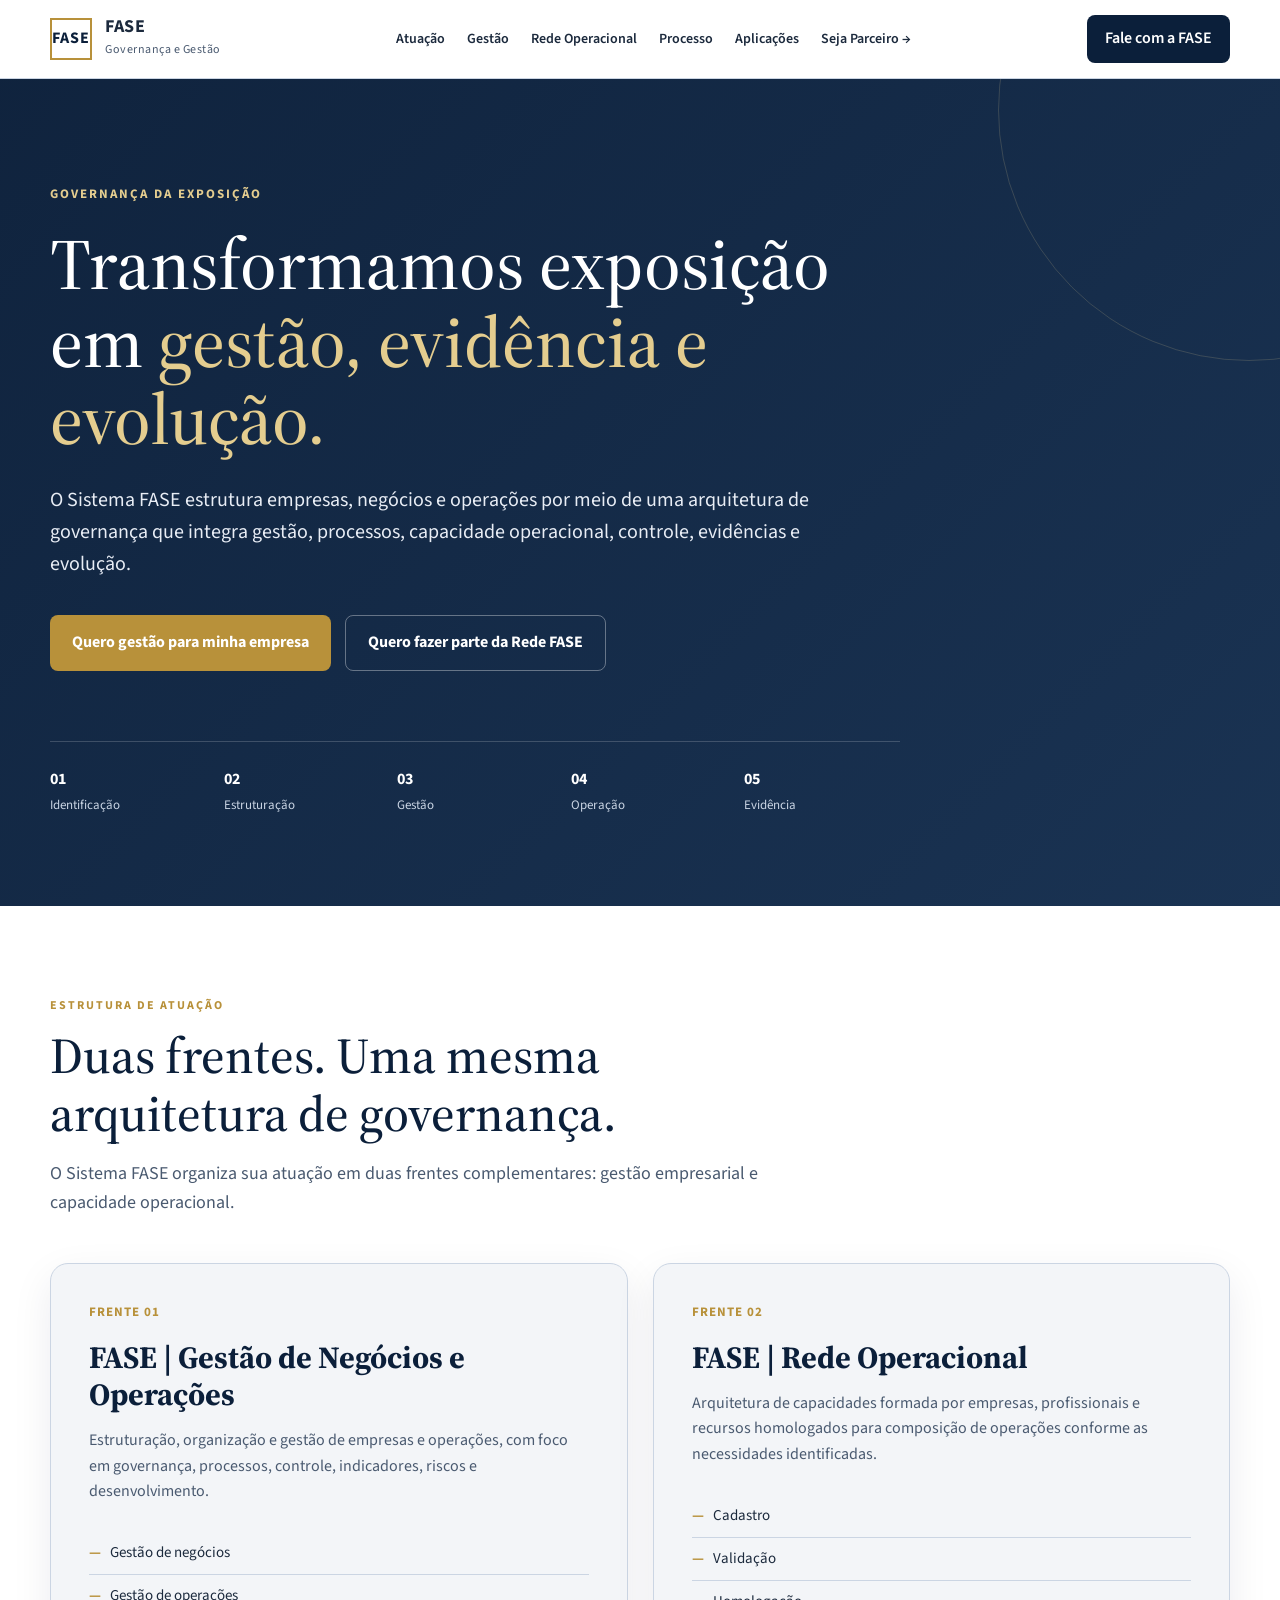
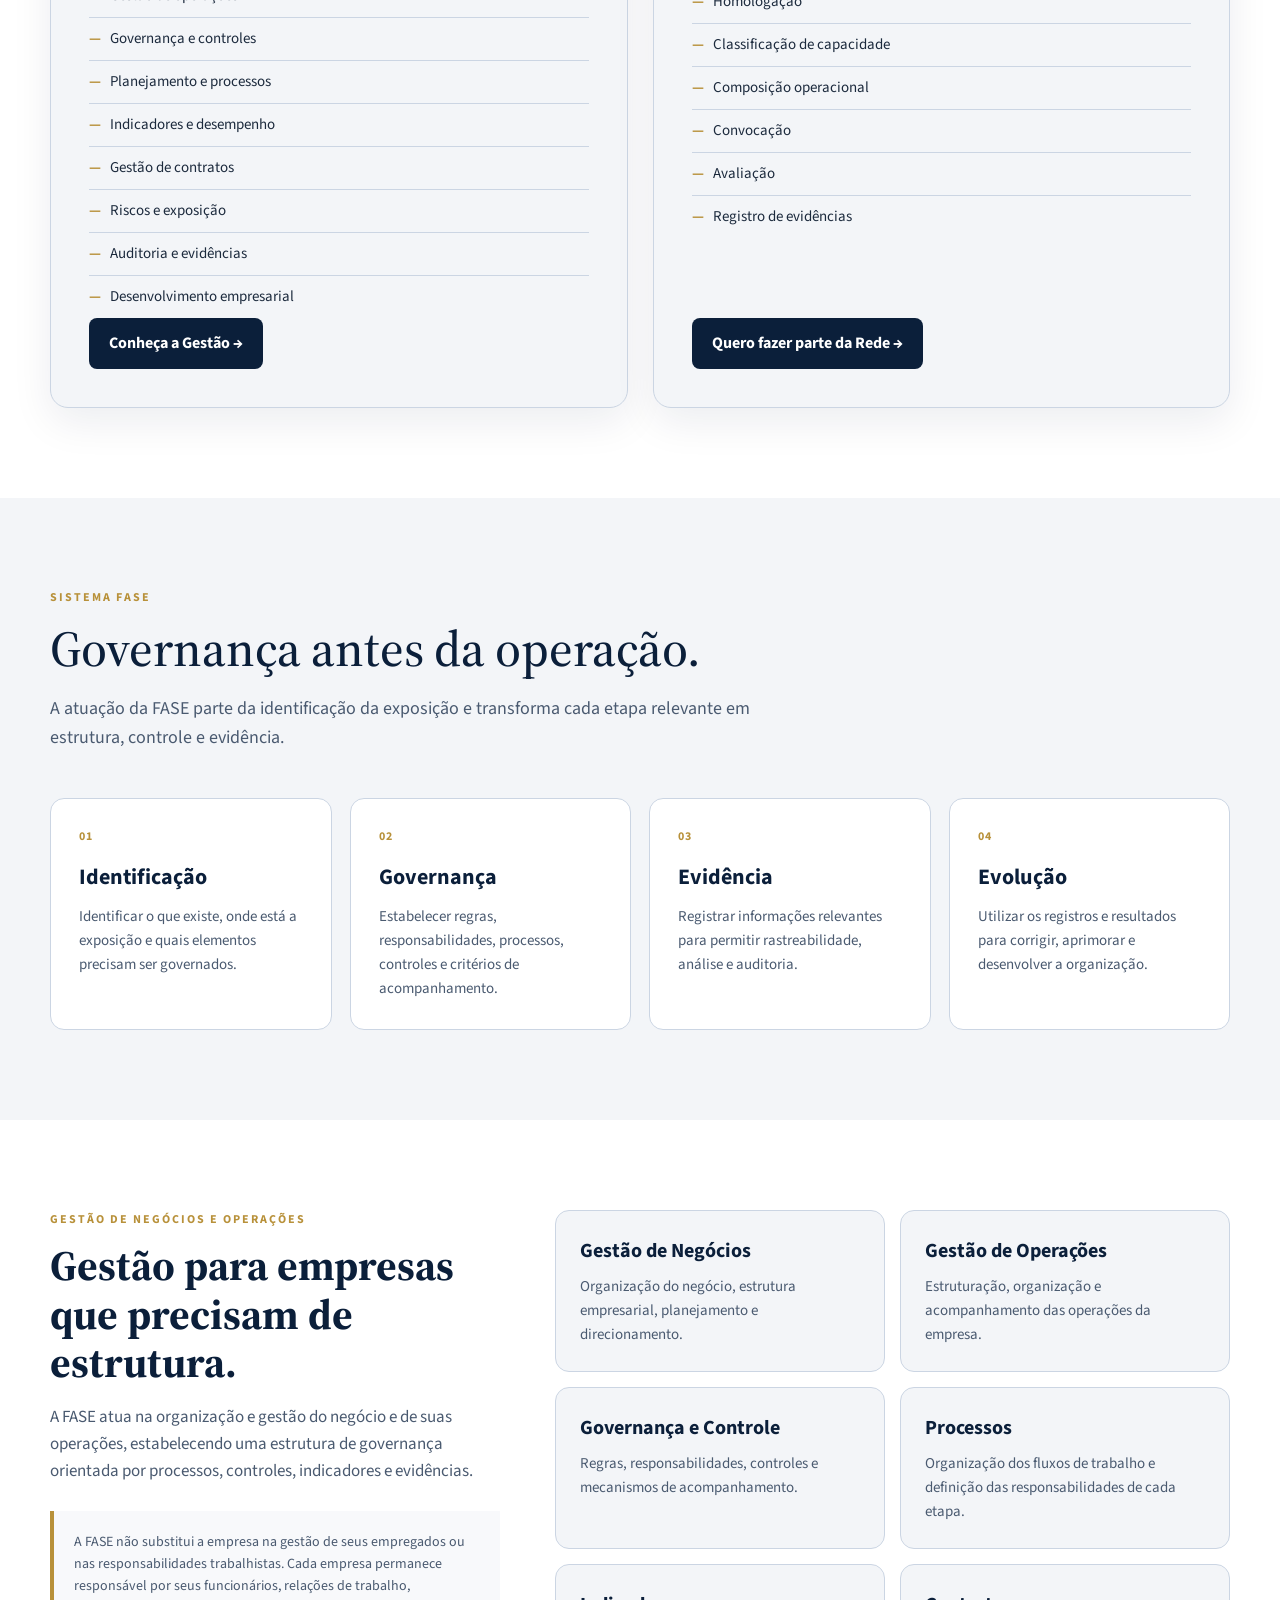
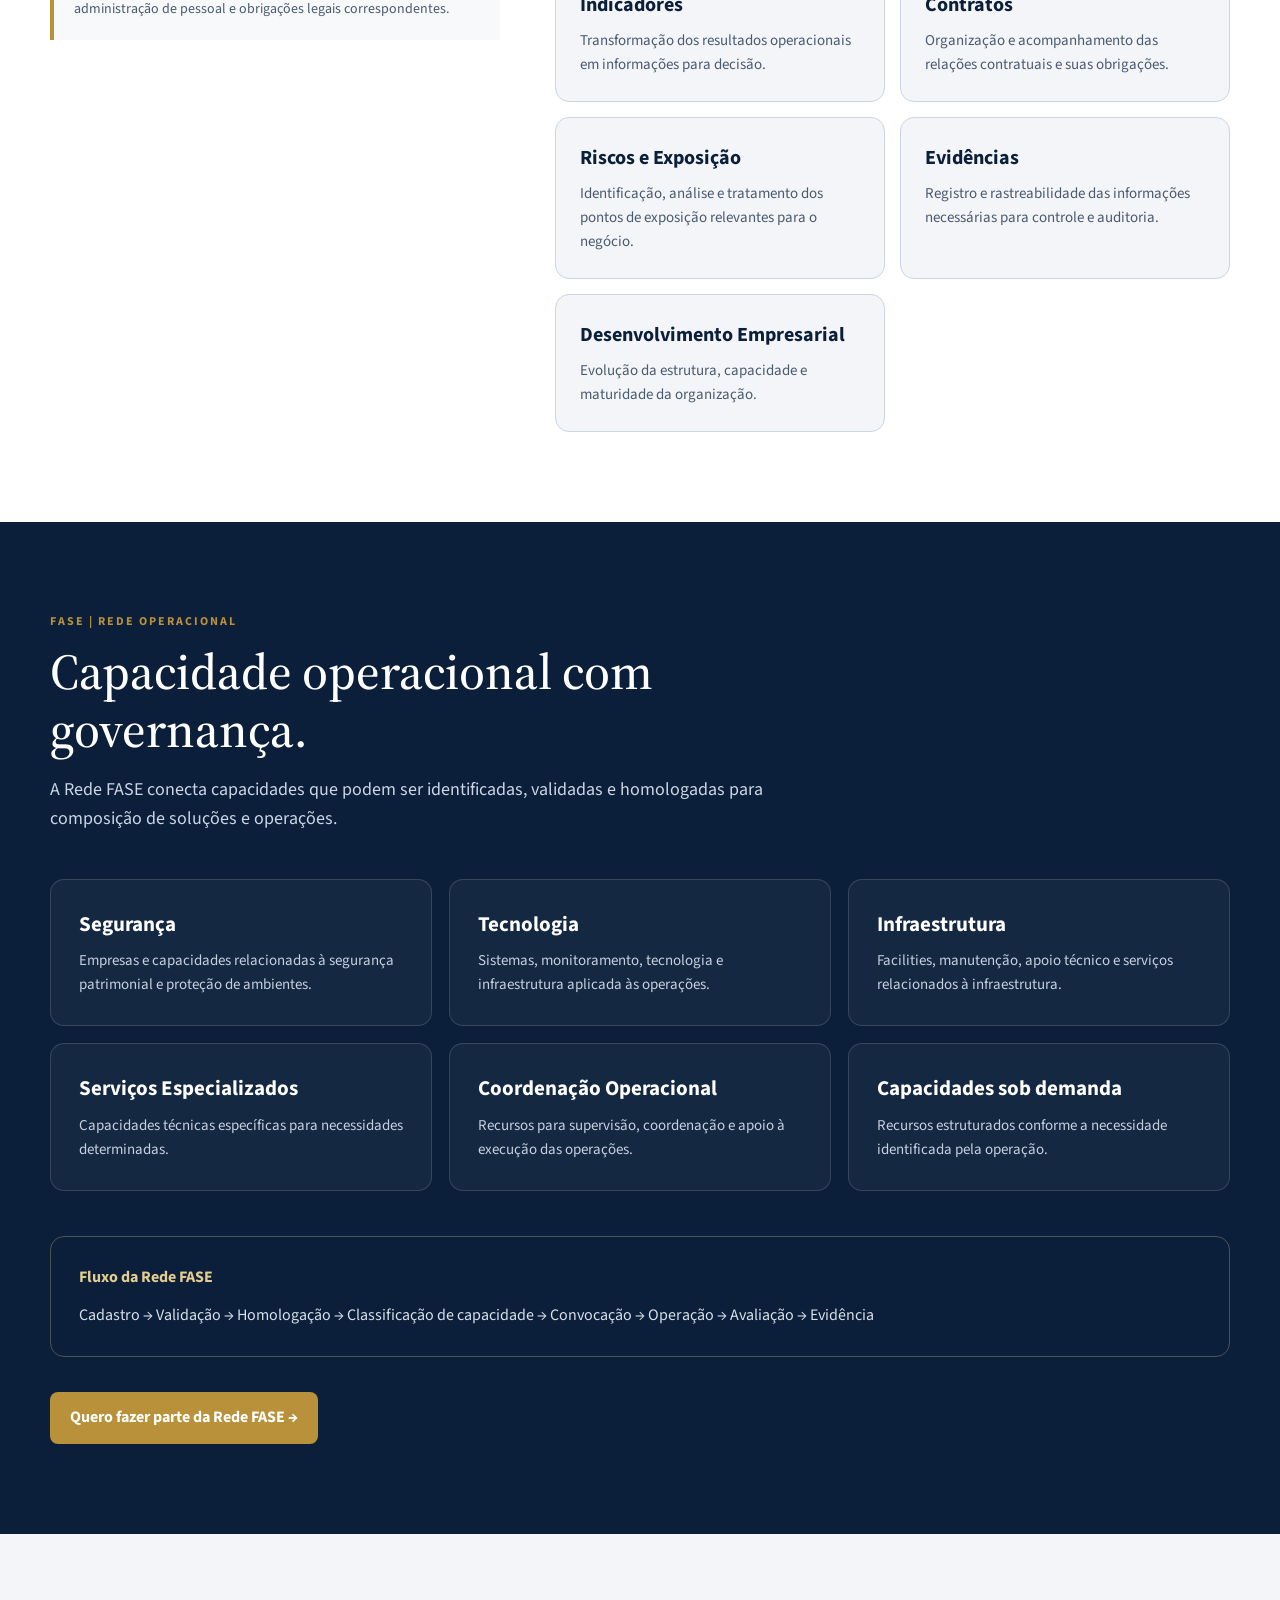
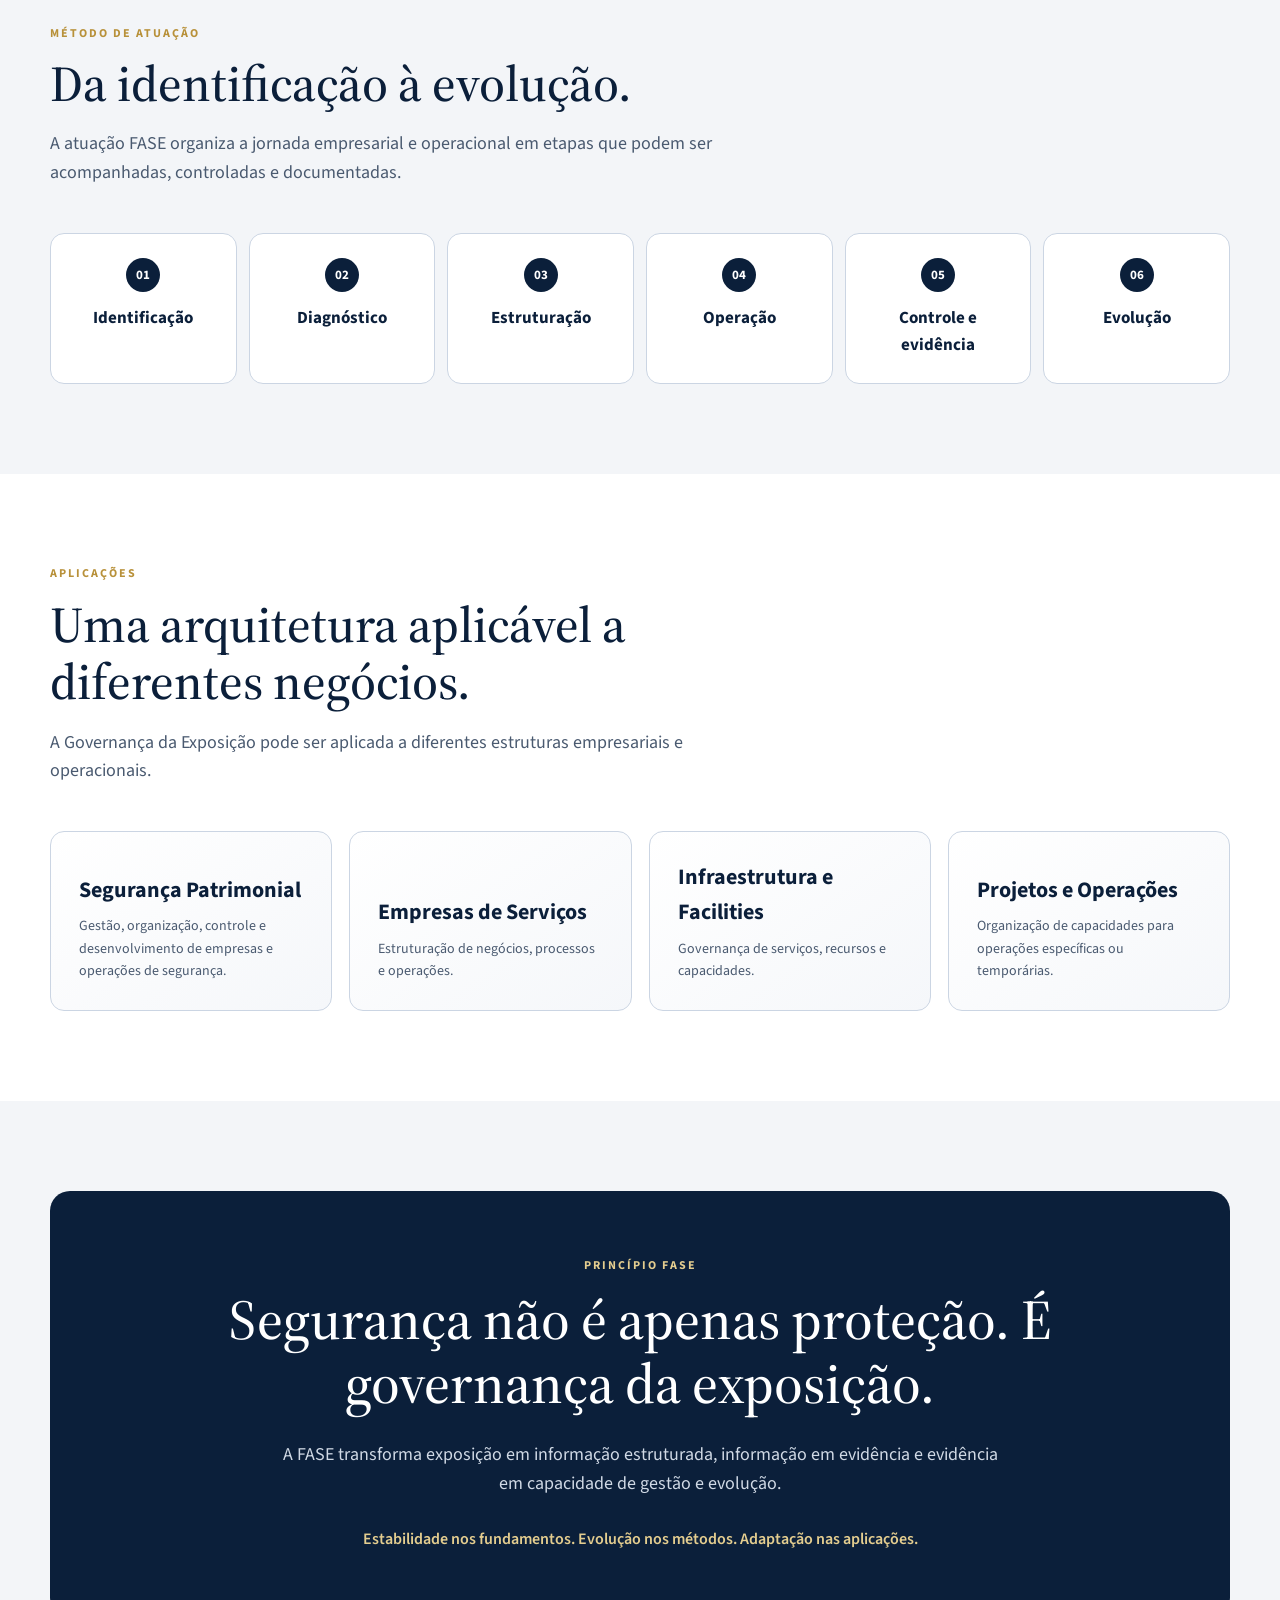
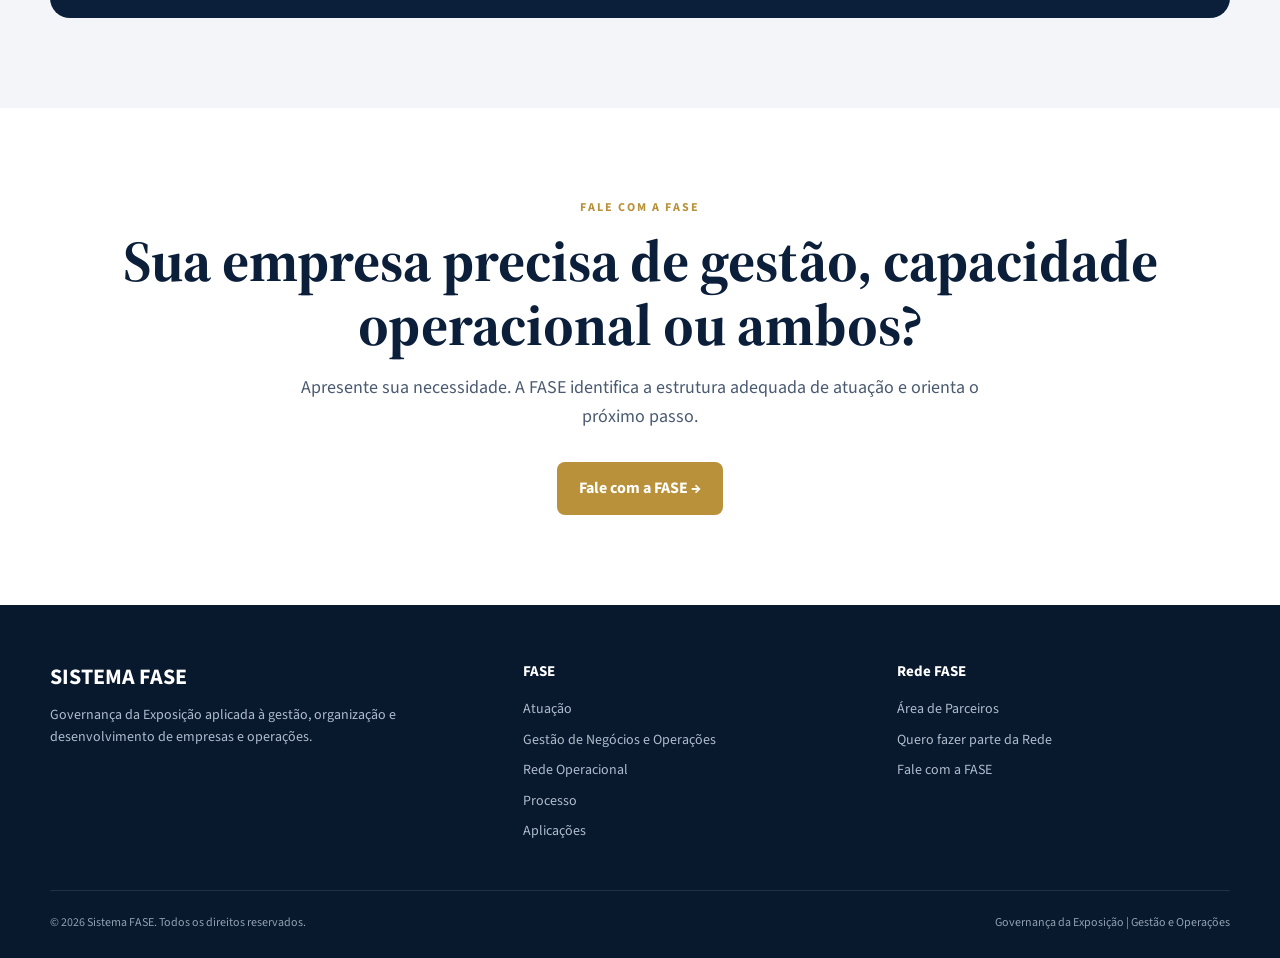
==== commit 9479b76b: "Atualizar o index.html" ====
--- a/index.html
+++ b/index.html
@@ -1,2039 +1,1748 @@
 <!DOCTYPE html>
 <html lang="pt-BR">
 <head>
-<style>
-@font-face {
-  font-family: "Optimistic";
-  font-style: normal;
-  font-weight: 400 600;
-  font-display: swap;
-  src: url("/fonts/OptimisticAI_VF_Optimized.woff2") format("woff2");
-}
-
-@font-face {
-  font-family: "Optimistic Mono";
-  font-style: normal;
-  font-weight: 400;
-  font-display: swap;
-  src: url("/fonts/OptimisticMono_W_TextRegular.woff2") format("woff2");
-}
-
-:where(html) {
-  font-family: "Optimistic", system-ui, sans-serif;
-}
-
-:where(code, pre, kbd, samp) {
-  font-family: "Optimistic Mono", ui-monospace, monospace;
-}
-</style>
-
-<meta charset="UTF-8">
-<meta name="viewport" content="width=device-width, initial-scale=1.0">
-
-<title>FASE | Governança, Gestão e Operações</title>
-
-<meta name="description" content="Sistema FASE — Governança da Exposição. Gestão de Negócios e Operações e Rede Operacional para estruturar, organizar, controlar e desenvolver empresas e operações.">
-
-<meta name="theme-color" content="#0B1F3A">
-
-<link rel="preconnect" href="https://fonts.googleapis.com">
-<link rel="preconnect" href="https://fonts.gstatic.com" crossorigin>
-
-<link href="https://fonts.googleapis.com/css2?family=Source+Serif+4:opsz,wght@8..60,600;8..60,700&family=Source+Sans+3:wght@400;600;700&display=swap" rel="stylesheet">
-
-<style>
-
-:root {
-    --azul-marinho: #0B1F3A;
-    --azul-medio: #2F5D9B;
-    --azul-claro: #DCE6F3;
-    --ouro: #B8913A;
-    --ouro-claro: #E4CD8F;
-    --fundo: #F3F5F8;
-    --branco: #FFFFFF;
-    --texto: #1C2A3D;
-    --texto-suave: #4A5A70;
-    --linha: #CBD5E3;
-
-    --serif: 'Source Serif 4', Georgia, serif;
-    --sans: 'Source Sans 3', 'Segoe UI', Tahoma, Arial, sans-serif;
-
-    --largura: 1180px;
-    --raio: 14px;
-    --sombra: 0 18px 45px rgba(11, 31, 58, 0.10);
-}
-
-*, *::before, *::after {
-    margin: 0;
-    padding: 0;
-    box-sizing: border-box;
-}
-
-html {
-    scroll-behavior: smooth;
-}
-
-body {
-    background: var(--fundo);
-    color: var(--texto);
-    font-family: var(--sans);
-    line-height: 1.6;
-    -webkit-font-smoothing: antialiased;
-}
-
-a {
-    color: inherit;
-    text-decoration: none;
-}
-
-.container {
-    width: min(100% - 32px, var(--largura));
-    margin-inline: auto;
-}
-
-/* =========================
-   HEADER
-========================= */
-
-header {
-    position: sticky;
-    top: 0;
-    z-index: 1000;
-    background: rgba(11, 31, 58, 0.97);
-    border-bottom: 1px solid rgba(228, 205, 143, 0.25);
-    backdrop-filter: blur(12px);
-}
-
-.nav {
-    min-height: 72px;
-    display: flex;
-    align-items: center;
-    justify-content: space-between;
-    gap: 24px;
-}
-
-.logo {
-    display: flex;
-    align-items: center;
-    gap: 12px;
-    color: var(--branco);
-}
-
-.logo-mark {
-    width: 42px;
-    height: 42px;
-    border: 1px solid var(--ouro);
-    display: grid;
-    place-items: center;
-    color: var(--ouro-claro);
-    font-family: var(--serif);
-    font-weight: 700;
-    font-size: 18px;
-}
-
-.logo-text strong {
-    display: block;
-    font-family: var(--serif);
-    font-size: 20px;
-    letter-spacing: 1px;
-}
-
-.logo-text span {
-    display: block;
-    color: #B9C6D8;
-    font-size: 10px;
-    letter-spacing: 1.4px;
-    text-transform: uppercase;
-}
-
-.nav-links {
-    display: none;
-    align-items: center;
-    gap: 25px;
-    color: #DCE5F0;
-    font-size: 14px;
-    font-weight: 600;
-}
-
-.nav-links a:hover {
-    color: var(--ouro-claro);
-}
-
-.nav-cta {
-    display: inline-flex;
-    align-items: center;
-    justify-content: center;
-    padding: 11px 16px;
-    border: 1px solid var(--ouro);
-    color: var(--ouro-claro);
-    font-size: 13px;
-    font-weight: 700;
-    border-radius: 6px;
-}
-
-/* =========================
-   HERO
-========================= */
-
-.hero {
-    background:
-        linear-gradient(
-            135deg,
-            rgba(11, 31, 58, 0.98),
-            rgba(21, 48, 82, 0.96)
-        );
-
-    color: var(--branco);
-    padding: 76px 0 84px;
-    position: relative;
-    overflow: hidden;
-}
-
-.hero-grid {
-    position: relative;
-    z-index: 1;
-    display: grid;
-    gap: 48px;
-}
-
-.eyebrow {
-    display: inline-flex;
-    align-items: center;
-    gap: 10px;
-    color: var(--ouro-claro);
-    font-size: 12px;
-    font-weight: 700;
-    letter-spacing: 2px;
-    text-transform: uppercase;
-    margin-bottom: 20px;
-}
-
-.eyebrow::before {
-    content: "";
-    width: 30px;
-    height: 1px;
-    background: var(--ouro);
-}
-
-h1, h2, h3 {
-    font-family: var(--serif);
-}
-
-.hero h1 {
-    max-width: 820px;
-    font-size: clamp(42px, 8vw, 72px);
-    line-height: 1.03;
-    letter-spacing: -1.5px;
-    margin-bottom: 24px;
-}
-
-.hero h1 span {
-    color: var(--ouro-claro);
-}
-
-.hero-lead {
-    max-width: 720px;
-    color: #D8E1EC;
-    font-size: 18px;
-    line-height: 1.7;
-    margin-bottom: 34px;
-}
-
-.hero-actions {
-    display: flex;
-    flex-direction: column;
-    gap: 12px;
-}
-
-.cta-btn,
-.secondary-btn {
-    min-height: 52px;
-    display: inline-flex;
-    align-items: center;
-    justify-content: center;
-    padding: 0 22px;
-    border-radius: 7px;
-    font-weight: 700;
-    text-align: center;
-}
-
-.cta-btn {
-    background: var(--ouro);
-    color: var(--branco);
-}
-
-.secondary-btn {
-    border: 1px solid rgba(255,255,255,0.25);
-    color: var(--branco);
-}
-
-.hero-panel {
-    background: rgba(255,255,255,0.055);
-    border: 1px solid rgba(255,255,255,0.12);
-    padding: 28px;
-    border-radius: var(--raio);
-}
-
-.hero-panel-title {
-    color: var(--ouro-claro);
-    font-size: 11px;
-    font-weight: 700;
-    letter-spacing: 1.7px;
-    text-transform: uppercase;
-    margin-bottom: 20px;
-}
-
-.flow {
-    display: grid;
-    gap: 14px;
-}
-
-.flow-item {
-    display: grid;
-    grid-template-columns: 34px 1fr;
-    gap: 12px;
-    align-items: center;
-}
-
-.flow-number {
-    width: 32px;
-    height: 32px;
-    border: 1px solid rgba(228,205,143,0.55);
-    border-radius: 50%;
-    display: grid;
-    place-items: center;
-    color: var(--ouro-claro);
-    font-size: 12px;
-    font-weight: 700;
-}
-
-.flow-item strong {
-    display: block;
-    font-size: 14px;
-}
-
-.flow-item span {
-    color: #AEBED1;
-    font-size: 12px;
-}
-
-/* =========================
-   GERAL
-========================= */
-
-section {
-    padding: 78px 0;
-}
-
-.section-header {
-    max-width: 780px;
-    margin-bottom: 42px;
-}
-
-.section-label {
-    color: var(--azul-medio);
-    font-size: 11px;
-    font-weight: 700;
-    letter-spacing: 2px;
-    text-transform: uppercase;
-    margin-bottom: 12px;
-}
-
-.section-header h2 {
-    font-size: clamp(32px, 6vw, 48px);
-    line-height: 1.1;
-    color: var(--azul-marinho);
-    margin-bottom: 18px;
-}
-
-.section-header p {
-    color: var(--texto-suave);
-    font-size: 17px;
-}
-
-/* =========================
-   DUAS FRENTES
-========================= */
-
-.escopos {
-    background: var(--branco);
-}
-
-.escopos-grid {
-    display: grid;
-    gap: 22px;
-}
-
-.escopo-card {
-    padding: 34px;
-    border-radius: var(--raio);
-    border: 1px solid var(--linha);
-    background: var(--branco);
-    box-shadow: var(--sombra);
-}
-
-.escopo-card.rede {
-    border-top: 4px solid var(--ouro);
-}
-
-.escopo-card.gestao {
-    border-top: 4px solid var(--azul-medio);
-}
-
-.escopo-card .tag {
-    font-size: 11px;
-    font-weight: 700;
-    letter-spacing: 1.6px;
-    text-transform: uppercase;
-    color: var(--ouro);
-    margin-bottom: 10px;
-}
-
-.escopo-card.gestao .tag {
-    color: var(--azul-medio);
-}
-
-.escopo-card h3 {
-    color: var(--azul-marinho);
-    font-size: 28px;
-    line-height: 1.15;
-    margin-bottom: 14px;
-}
-
-.escopo-card p {
-    color: var(--texto-suave);
-    font-size: 15px;
-    margin-bottom: 22px;
-}
-
-.escopo-list {
-    list-style: none;
-    display: grid;
-    gap: 9px;
-}
-
-.escopo-list li {
-    color: var(--texto);
-    font-size: 14px;
-    padding-left: 18px;
-    position: relative;
-}
-
-.escopo-list li::before {
-    content: "•";
-    position: absolute;
-    left: 0;
-    color: var(--ouro);
-    font-weight: 700;
-}
-
-/* =========================
-   GOVERNANÇA
-========================= */
-
-.governanca {
-    background: var(--fundo);
-}
-
-.governanca-grid {
-    display: grid;
-    gap: 18px;
-}
-
-.governanca-card {
-    background: var(--branco);
-    border: 1px solid var(--linha);
-    border-radius: var(--raio);
-    padding: 28px;
-}
-
-.governanca-card strong {
-    display: block;
-    color: var(--azul-marinho);
-    font-family: var(--serif);
-    font-size: 21px;
-    margin-bottom: 9px;
-}
-
-.governanca-card p {
-    color: var(--texto-suave);
-    font-size: 14px;
-}
-
-/* =========================
-   GESTÃO
-========================= */
-
-.gestao-section {
-    background: var(--azul-marinho);
-    color: var(--branco);
-}
-
-.gestao-section .section-label {
-    color: var(--ouro-claro);
-}
-
-.gestao-section .section-header h2 {
-    color: var(--branco);
-}
-
-.gestao-section .section-header p {
-    color: #C5D1DF;
-}
-
-.gestao-grid {
-    display: grid;
-    gap: 18px;
-}
-
-.gestao-card {
-    border: 1px solid rgba(255,255,255,0.13);
-    padding: 28px;
-    border-radius: var(--raio);
-    background: rgba(255,255,255,0.035);
-}
-
-.gestao-card h3 {
-    color: var(--ouro-claro);
-    font-size: 21px;
-    margin-bottom: 10px;
-}
-
-.gestao-card p {
-    color: #C3CFDD;
-    font-size: 14px;
-}
-
-/* =========================
-   REDE OPERACIONAL
-========================= */
-
-.network {
-    background: #080F1E;
-    color: var(--branco);
-}
-
-.network .section-label {
-    color: var(--ouro-claro);
-}
-
-.network .section-header h2 {
-    color: var(--branco);
-}
-
-.network .section-header p {
-    color: #C5D1DF;
-}
-
-.network-grid {
-    display: grid;
-    gap: 18px;
-}
-
-.network-card {
-    border: 1px solid rgba(255,255,255,0.13);
-    padding: 28px;
-    border-radius: var(--raio);
-    background: rgba(255,255,255,0.035);
-}
-
-.network-card h3 {
-    color: var(--ouro-claro);
-    font-size: 21px;
-    margin-bottom: 10px;
-}
-
-.network-card p {
-    color: #C3CFDD;
-    font-size: 14px;
-}
-
-/* =========================
-   PROCESSO
-========================= */
-
-.process {
-    background: var(--branco);
-}
-
-.process-list {
-    display: grid;
-    gap: 0;
-    border-top: 1px solid var(--linha);
-}
-
-.process-item {
-    display: grid;
-    grid-template-columns: 48px 1fr;
-    gap: 18px;
-    padding: 24px 0;
-    border-bottom: 1px solid var(--linha);
-}
-
-.process-number {
-    color: var(--ouro);
-    font-family: var(--serif);
-    font-size: 23px;
-    font-weight: 700;
-}
-
-.process-item h3 {
-    color: var(--azul-marinho);
-    font-size: 20px;
-    margin-bottom: 5px;
-}
-
-.process-item p {
-    color: var(--texto-suave);
-    font-size: 14px;
-}
-
-/* =========================
-   APLICAÇÕES
-========================= */
-
-.aplicacoes {
-    background: var(--fundo);
-}
-
-.aplicacoes-grid {
-    display: grid;
-    gap: 18px;
-}
-
-.aplicacao-card {
-    padding: 26px;
-    background: var(--branco);
-    border: 1px solid var(--linha);
-    border-radius: var(--raio);
-}
-
-.aplicacao-card h3 {
-    color: var(--azul-marinho);
-    font-size: 21px;
-    margin-bottom: 8px;
-}
-
-.aplicacao-card p {
-    color: var(--texto-suave);
-    font-size: 14px;
-}
-
-/* =========================
-   PRINCÍPIO
-========================= */
-
-.differential {
-    background: var(--branco);
-}
-
-.quote-box {
-    border-left: 4px solid var(--ouro);
-    padding: 12px 0 12px 24px;
-    margin-top: 30px;
-}
-
-.quote-box p {
-    color: var(--azul-marinho);
-    font-family: var(--serif);
-    font-size: clamp(24px, 5vw, 36px);
-    line-height: 1.25;
-}
-
-/* =========================
-   CTA
-========================= */
-
-.final-cta {
-    background:
-        linear-gradient(
-            135deg,
-            var(--azul-marinho),
-            #16385F
-        );
-
-    color: var(--branco);
-    text-align: center;
-}
-
-.final-cta h2 {
-    max-width: 760px;
-    margin: 0 auto 18px;
-    font-size: clamp(34px, 6vw, 52px);
-    line-height: 1.08;
-}
-
-.final-cta p {
-    max-width: 680px;
-    margin: 0 auto 30px;
-    color: #C7D3E1;
-    font-size: 16px;
-}
-
-.final-cta .cta-btn {
-    display: inline-flex;
-    min-width: 240px;
-}
-
-/* =========================
-   FOOTER
-========================= */
-
-footer {
-    background: #07182D;
-    color: #AEBCCE;
-    padding: 34px 0;
-}
-
-.footer-grid {
-    display: grid;
-    gap: 24px;
-}
-
-.footer-brand strong {
-    display: block;
-    color: var(--branco);
-    font-family: var(--serif);
-    font-size: 20px;
-    margin-bottom: 5px;
-}
-
-.footer-brand span {
-    font-size: 12px;
-}
-
-.footer-note {
-    font-size: 12px;
-    line-height: 1.6;
-}
-
-.footer-links {
-    display: flex;
-    flex-wrap: wrap;
-    gap: 18px;
-    font-size: 12px;
-}
-
-.footer-links a:hover {
-    color: var(--ouro-claro);
-}
-
-.footer-copy {
-    border-top: 1px solid rgba(255,255,255,0.08);
-    padding-top: 20px;
-    font-size: 11px;
-    color: #8091A7;
-}
-
-/* =========================
-   RESPONSIVO
-========================= */
-
-@media (min-width: 700px) {
-
-    .hero {
-        padding: 100px 0;
-    }
-
-    .hero-actions {
-        flex-direction: row;
-    }
-
-    .hero-grid {
-        grid-template-columns:
-            minmax(0, 1.5fr)
-            minmax(300px, 0.7fr);
-
-        align-items: center;
-    }
-
-    .escopos-grid {
-        grid-template-columns: repeat(2, 1fr);
-    }
-
-    .governanca-grid,
-    .gestao-grid,
-    .network-grid,
-    .aplicacoes-grid {
-        grid-template-columns: repeat(2, 1fr);
-    }
-
-    .footer-grid {
-        grid-template-columns: 1fr 1fr;
-        align-items: end;
-    }
-}
-
-@media (min-width: 960px) {
-
-    .nav-links {
-        display: flex;
-    }
-
-    .governanca-grid {
-        grid-template-columns: repeat(4, 1fr);
-    }
-
-    .gestao-grid {
-        grid-template-columns: repeat(3, 1fr);
-    }
-
-    .network-grid {
-        grid-template-columns: repeat(3, 1fr);
-    }
-
-    .aplicacoes-grid {
-        grid-template-columns: repeat(4, 1fr);
-    }
-
-    section {
-        padding: 100px 0;
-    }
-}
-
-</style>
+    <meta charset="UTF-8">
+    <meta name="viewport" content="width=device-width, initial-scale=1.0">
+
+    <title>FASE | Governança, Gestão e Operações</title>
+
+    <meta name="description"
+        content="Sistema FASE — Governança da Exposição. Gestão de Negócios e Operações e Rede Operacional para estruturar, organizar, controlar e desenvolver empresas e operações.">
+
+    <meta name="theme-color" content="#0B1F3A">
+
+    <link rel="preconnect" href="https://fonts.googleapis.com">
+    <link rel="preconnect" href="https://fonts.gstatic.com" crossorigin>
+
+    <link href="https://fonts.googleapis.com/css2?family=Source+Sans+3:wght@400;500;600;700&family=Source+Serif+4:wght@400;500;600;700&display=swap"
+        rel="stylesheet">
+
+    <style>
+        :root {
+            --navy: #0B1F3A;
+            --blue: #2F5D9B;
+            --light-blue: #DCE6F3;
+            --gold: #B8913A;
+            --light-gold: #E4CD8F;
+            --bg: #F3F5F8;
+            --white: #FFFFFF;
+            --text: #1C2A3D;
+            --soft: #4A5A70;
+            --line: #CBD5E3;
+            --shadow: 0 14px 40px rgba(11, 31, 58, .08);
+            --radius: 18px;
+            --max: 1180px;
+        }
+
+        * {
+            margin: 0;
+            padding: 0;
+            box-sizing: border-box;
+        }
+
+        html {
+            scroll-behavior: smooth;
+        }
+
+        body {
+            font-family: "Source Sans 3", Arial, sans-serif;
+            color: var(--text);
+            background: var(--bg);
+            line-height: 1.6;
+        }
+
+        a {
+            color: inherit;
+            text-decoration: none;
+        }
+
+        img {
+            max-width: 100%;
+            display: block;
+        }
+
+        .container {
+            width: min(var(--max), calc(100% - 40px));
+            margin: 0 auto;
+        }
+
+        /* =========================
+           HEADER
+        ========================= */
+
+        header {
+            position: sticky;
+            top: 0;
+            z-index: 1000;
+            background: rgba(255,255,255,.96);
+            border-bottom: 1px solid var(--line);
+            backdrop-filter: blur(12px);
+        }
+
+        .header-inner {
+            min-height: 78px;
+            display: flex;
+            align-items: center;
+            justify-content: space-between;
+            gap: 30px;
+        }
+
+        .brand {
+            display: flex;
+            align-items: center;
+            gap: 13px;
+            min-width: max-content;
+        }
+
+        .brand-mark {
+            width: 42px;
+            height: 42px;
+            border: 2px solid var(--gold);
+            display: flex;
+            align-items: center;
+            justify-content: center;
+            font-weight: 700;
+            color: var(--navy);
+            letter-spacing: 1px;
+        }
+
+        .brand-text strong {
+            display: block;
+            font-size: 18px;
+            line-height: 1;
+            letter-spacing: .5px;
+        }
+
+        .brand-text span {
+            display: block;
+            margin-top: 4px;
+            font-size: 12px;
+            color: var(--soft);
+            letter-spacing: .5px;
+        }
+
+        nav {
+            display: flex;
+            align-items: center;
+            gap: 22px;
+            font-size: 14px;
+            font-weight: 600;
+        }
+
+        nav a {
+            transition: .2s ease;
+        }
+
+        nav a:hover {
+            color: var(--gold);
+        }
+
+        .header-cta {
+            background: var(--navy);
+            color: var(--white);
+            padding: 11px 18px;
+            border-radius: 8px;
+            font-weight: 600;
+            transition: .2s ease;
+        }
+
+        .header-cta:hover {
+            background: var(--blue);
+        }
+
+        /* =========================
+           HERO
+        ========================= */
+
+        .hero {
+            background:
+                linear-gradient(135deg, rgba(11,31,58,.98), rgba(17,43,76,.96));
+            color: var(--white);
+            padding: 105px 0 90px;
+            position: relative;
+            overflow: hidden;
+        }
+
+        .hero::after {
+            content: "";
+            position: absolute;
+            width: 500px;
+            height: 500px;
+            right: -220px;
+            top: -220px;
+            border: 1px solid rgba(228,205,143,.18);
+            border-radius: 50%;
+        }
+
+        .hero-content {
+            position: relative;
+            z-index: 2;
+            max-width: 850px;
+        }
+
+        .eyebrow {
+            color: var(--light-gold);
+            text-transform: uppercase;
+            letter-spacing: 2px;
+            font-size: 13px;
+            font-weight: 700;
+            margin-bottom: 20px;
+        }
+
+        .hero h1 {
+            font-family: "Source Serif 4", Georgia, serif;
+            font-size: clamp(42px, 6vw, 72px);
+            line-height: 1.08;
+            font-weight: 500;
+            margin-bottom: 26px;
+        }
+
+        .hero h1 span {
+            color: var(--light-gold);
+        }
+
+        .hero-lead {
+            max-width: 780px;
+            font-size: 20px;
+            color: #E8EDF5;
+            margin-bottom: 35px;
+        }
+
+        .hero-actions {
+            display: flex;
+            flex-wrap: wrap;
+            gap: 14px;
+        }
+
+        .btn {
+            display: inline-flex;
+            align-items: center;
+            justify-content: center;
+            padding: 14px 22px;
+            border-radius: 8px;
+            font-weight: 700;
+            transition: .2s ease;
+        }
+
+        .btn-primary {
+            background: var(--gold);
+            color: var(--white);
+        }
+
+        .btn-primary:hover {
+            background: #9E7A2D;
+        }
+
+        .btn-outline {
+            border: 1px solid rgba(255,255,255,.35);
+            color: var(--white);
+        }
+
+        .btn-outline:hover {
+            background: rgba(255,255,255,.08);
+        }
+
+        .hero-flow {
+            display: grid;
+            grid-template-columns: repeat(5, 1fr);
+            margin-top: 70px;
+            border-top: 1px solid rgba(255,255,255,.18);
+            padding-top: 25px;
+            gap: 18px;
+        }
+
+        .hero-flow div {
+            font-size: 13px;
+            color: #C9D4E3;
+        }
+
+        .hero-flow strong {
+            display: block;
+            color: var(--white);
+            font-size: 16px;
+            margin-bottom: 3px;
+        }
+
+        /* =========================
+           SECTIONS
+        ========================= */
+
+        section {
+            padding: 90px 0;
+        }
+
+        .section-header {
+            max-width: 780px;
+            margin-bottom: 45px;
+        }
+
+        .section-kicker {
+            color: var(--gold);
+            text-transform: uppercase;
+            font-size: 12px;
+            letter-spacing: 2px;
+            font-weight: 700;
+            margin-bottom: 12px;
+        }
+
+        .section-title {
+            font-family: "Source Serif 4", Georgia, serif;
+            font-size: clamp(34px, 4vw, 50px);
+            line-height: 1.15;
+            font-weight: 500;
+            color: var(--navy);
+            margin-bottom: 18px;
+        }
+
+        .section-description {
+            color: var(--soft);
+            font-size: 18px;
+            max-width: 720px;
+        }
+
+        /* =========================
+           DUAS FRENTES
+        ========================= */
+
+        .fronts {
+            background: var(--white);
+        }
+
+        .front-grid {
+            display: grid;
+            grid-template-columns: repeat(2, 1fr);
+            gap: 25px;
+        }
+
+        .front-card {
+            background: var(--bg);
+            border: 1px solid var(--line);
+            border-radius: var(--radius);
+            padding: 38px;
+            box-shadow: var(--shadow);
+            display: flex;
+            flex-direction: column;
+        }
+
+        .front-number {
+            color: var(--gold);
+            font-size: 13px;
+            font-weight: 700;
+            letter-spacing: 1px;
+            margin-bottom: 16px;
+        }
+
+        .front-card h3 {
+            font-family: "Source Serif 4", Georgia, serif;
+            color: var(--navy);
+            font-size: 31px;
+            line-height: 1.2;
+            margin-bottom: 15px;
+        }
+
+        .front-card p {
+            color: var(--soft);
+            margin-bottom: 22px;
+        }
+
+        .front-list {
+            list-style: none;
+            margin-top: 5px;
+        }
+
+        .front-list li {
+            padding: 9px 0;
+            border-bottom: 1px solid var(--line);
+            font-size: 15px;
+        }
+
+        .front-list li:last-child {
+            border-bottom: none;
+        }
+
+        .front-list li::before {
+            content: "—";
+            color: var(--gold);
+            margin-right: 9px;
+            font-weight: 700;
+        }
+
+        .cta-btn {
+            display: inline-flex;
+            align-items: center;
+            justify-content: center;
+            align-self: flex-start;
+            margin-top: auto;
+            padding: 13px 20px;
+            border-radius: 8px;
+            background: var(--navy);
+            color: var(--white);
+            font-weight: 700;
+            transition: .2s ease;
+        }
+
+        .cta-btn:hover {
+            background: var(--blue);
+        }
+
+        .cta-btn.secondary {
+            background: transparent;
+            color: var(--navy);
+            border: 1px solid var(--navy);
+        }
+
+        .cta-btn.secondary:hover {
+            background: var(--navy);
+            color: var(--white);
+        }
+
+        /* =========================
+           GOVERNANÇA
+        ========================= */
+
+        .governance {
+            background: var(--bg);
+        }
+
+        .governance-grid {
+            display: grid;
+            grid-template-columns: repeat(4, 1fr);
+            gap: 18px;
+        }
+
+        .gov-card {
+            background: var(--white);
+            border: 1px solid var(--line);
+            padding: 28px;
+            border-radius: 14px;
+        }
+
+        .gov-card span {
+            display: block;
+            color: var(--gold);
+            font-weight: 700;
+            font-size: 12px;
+            letter-spacing: 1px;
+            margin-bottom: 14px;
+        }
+
+        .gov-card h3 {
+            color: var(--navy);
+            font-size: 22px;
+            margin-bottom: 10px;
+        }
+
+        .gov-card p {
+            color: var(--soft);
+            font-size: 15px;
+        }
+
+        /* =========================
+           GESTÃO
+        ========================= */
+
+        .management {
+            background: var(--white);
+        }
+
+        .management-layout {
+            display: grid;
+            grid-template-columns: .8fr 1.2fr;
+            gap: 55px;
+            align-items: start;
+        }
+
+        .management-intro {
+            position: sticky;
+            top: 110px;
+        }
+
+        .management-intro h2 {
+            font-family: "Source Serif 4", Georgia, serif;
+            color: var(--navy);
+            font-size: 42px;
+            line-height: 1.15;
+            margin-bottom: 18px;
+        }
+
+        .management-intro p {
+            color: var(--soft);
+            font-size: 17px;
+        }
+
+        .management-grid {
+            display: grid;
+            grid-template-columns: repeat(2, 1fr);
+            gap: 15px;
+        }
+
+        .management-item {
+            padding: 24px;
+            border: 1px solid var(--line);
+            border-radius: 14px;
+            background: var(--bg);
+        }
+
+        .management-item h3 {
+            color: var(--navy);
+            margin-bottom: 8px;
+            font-size: 20px;
+        }
+
+        .management-item p {
+            color: var(--soft);
+            font-size: 15px;
+        }
+
+        .responsibility-note {
+            margin-top: 25px;
+            padding: 20px;
+            border-left: 4px solid var(--gold);
+            background: #F8F9FB;
+            color: var(--soft);
+            font-size: 14px;
+        }
+
+        /* =========================
+           REDE OPERACIONAL
+        ========================= */
+
+        .network {
+            background: var(--navy);
+            color: var(--white);
+        }
+
+        .network .section-title {
+            color: var(--white);
+        }
+
+        .network .section-description {
+            color: #CBD6E4;
+        }
+
+        .network-grid {
+            display: grid;
+            grid-template-columns: repeat(3, 1fr);
+            gap: 17px;
+        }
+
+        .network-card {
+            padding: 28px;
+            border: 1px solid rgba(255,255,255,.14);
+            background: rgba(255,255,255,.045);
+            border-radius: 14px;
+        }
+
+        .network-card h3 {
+            font-size: 21px;
+            margin-bottom: 8px;
+            color: var(--white);
+        }
+
+        .network-card p {
+            color: #C6D1DF;
+            font-size: 15px;
+        }
+
+        .network-process {
+            margin-top: 45px;
+            padding: 28px;
+            border: 1px solid rgba(228,205,143,.3);
+            border-radius: 14px;
+        }
+
+        .network-process strong {
+            color: var(--light-gold);
+            display: block;
+            margin-bottom: 12px;
+        }
+
+        .network-process span {
+            color: #D8E0EA;
+        }
+
+        .network-cta {
+            margin-top: 35px;
+        }
+
+        .network-cta .cta-btn {
+            background: var(--gold);
+        }
+
+        .network-cta .cta-btn:hover {
+            background: #9E7A2D;
+        }
+
+        /* =========================
+           PROCESSO
+        ========================= */
+
+        .process {
+            background: var(--bg);
+        }
+
+        .process-grid {
+            display: grid;
+            grid-template-columns: repeat(6, 1fr);
+            gap: 12px;
+        }
+
+        .process-step {
+            background: var(--white);
+            border: 1px solid var(--line);
+            border-radius: 14px;
+            padding: 24px 18px;
+            text-align: center;
+        }
+
+        .process-step .number {
+            width: 34px;
+            height: 34px;
+            border-radius: 50%;
+            background: var(--navy);
+            color: var(--white);
+            display: flex;
+            align-items: center;
+            justify-content: center;
+            margin: 0 auto 13px;
+            font-weight: 700;
+            font-size: 13px;
+        }
+
+        .process-step h3 {
+            font-size: 17px;
+            color: var(--navy);
+        }
+
+        /* =========================
+           APLICAÇÕES
+        ========================= */
+
+        .applications {
+            background: var(--white);
+        }
+
+        .application-grid {
+            display: grid;
+            grid-template-columns: repeat(4, 1fr);
+            gap: 17px;
+        }
+
+        .application {
+            min-height: 180px;
+            border: 1px solid var(--line);
+            border-radius: 14px;
+            padding: 28px;
+            display: flex;
+            flex-direction: column;
+            justify-content: flex-end;
+            background: linear-gradient(145deg, #fff, #f5f7fa);
+        }
+
+        .application h3 {
+            color: var(--navy);
+            font-size: 22px;
+            margin-bottom: 7px;
+        }
+
+        .application p {
+            color: var(--soft);
+            font-size: 14px;
+        }
+
+        /* =========================
+           PRINCÍPIO
+        ========================= */
+
+        .principle {
+            background: var(--bg);
+        }
+
+        .principle-box {
+            background: var(--navy);
+            color: var(--white);
+            border-radius: 20px;
+            padding: 65px;
+            text-align: center;
+        }
+
+        .principle-box .section-kicker {
+            color: var(--light-gold);
+        }
+
+        .principle-box h2 {
+            font-family: "Source Serif 4", Georgia, serif;
+            font-size: clamp(35px, 5vw, 56px);
+            line-height: 1.15;
+            font-weight: 500;
+            max-width: 900px;
+            margin: 0 auto 25px;
+        }
+
+        .principle-box p {
+            color: #D0D9E5;
+            max-width: 720px;
+            margin: 0 auto;
+            font-size: 18px;
+        }
+
+        .principle-line {
+            margin-top: 28px;
+            color: var(--light-gold);
+            font-weight: 600;
+        }
+
+        /* =========================
+           CTA FINAL
+        ========================= */
+
+        .final-cta {
+            background: var(--white);
+            text-align: center;
+        }
+
+        .final-cta h2 {
+            font-family: "Source Serif 4", Georgia, serif;
+            color: var(--navy);
+            font-size: clamp(38px, 5vw, 58px);
+            line-height: 1.1;
+            margin-bottom: 18px;
+        }
+
+        .final-cta p {
+            max-width: 700px;
+            margin: 0 auto 30px;
+            color: var(--soft);
+            font-size: 18px;
+        }
+
+        /* =========================
+           FOOTER
+        ========================= */
+
+        footer {
+            background: #08182D;
+            color: #CBD5E1;
+            padding: 55px 0 25px;
+        }
+
+        .footer-grid {
+            display: grid;
+            grid-template-columns: 1.3fr 1fr 1fr;
+            gap: 40px;
+            padding-bottom: 40px;
+            border-bottom: 1px solid rgba(255,255,255,.1);
+        }
+
+        .footer-brand strong {
+            display: block;
+            color: var(--white);
+            font-size: 22px;
+            margin-bottom: 8px;
+        }
+
+        .footer-brand p {
+            max-width: 430px;
+            font-size: 14px;
+            color: #AEBCCD;
+        }
+
+        .footer-column h3 {
+            color: var(--white);
+            font-size: 15px;
+            margin-bottom: 14px;
+        }
+
+        .footer-column a {
+            display: block;
+            margin: 8px 0;
+            font-size: 14px;
+            color: #AEBCCD;
+            transition: .2s ease;
+        }
+
+        .footer-column a:hover {
+            color: var(--light-gold);
+        }
+
+        .footer-bottom {
+            padding-top: 22px;
+            display: flex;
+            justify-content: space-between;
+            gap: 20px;
+            flex-wrap: wrap;
+            font-size: 12px;
+            color: #91A0B2;
+        }
+
+        /* =========================
+           RESPONSIVO
+        ========================= */
+
+        @media (max-width: 980px) {
+
+            nav {
+                display: none;
+            }
+
+            .hero-flow {
+                grid-template-columns: repeat(3, 1fr);
+            }
+
+            .governance-grid {
+                grid-template-columns: repeat(2, 1fr);
+            }
+
+            .management-layout {
+                grid-template-columns: 1fr;
+            }
+
+            .management-intro {
+                position: static;
+            }
+
+            .network-grid {
+                grid-template-columns: repeat(2, 1fr);
+            }
+
+            .process-grid {
+                grid-template-columns: repeat(3, 1fr);
+            }
+
+            .application-grid {
+                grid-template-columns: repeat(2, 1fr);
+            }
+        }
+
+        @media (max-width: 720px) {
+
+            .container {
+                width: min(var(--max), calc(100% - 28px));
+            }
+
+            section {
+                padding: 65px 0;
+            }
+
+            .hero {
+                padding: 75px 0 65px;
+            }
+
+            .hero h1 {
+                font-size: 43px;
+            }
+
+            .hero-lead {
+                font-size: 17px;
+            }
+
+            .hero-flow {
+                grid-template-columns: repeat(2, 1fr);
+                margin-top: 45px;
+            }
+
+            .front-grid,
+            .governance-grid,
+            .network-grid,
+            .management-grid,
+            .application-grid {
+                grid-template-columns: 1fr;
+            }
+
+            .process-grid {
+                grid-template-columns: repeat(2, 1fr);
+            }
+
+            .front-card {
+                padding: 28px;
+            }
+
+            .principle-box {
+                padding: 40px 24px;
+            }
+
+            .footer-grid {
+                grid-template-columns: 1fr;
+                gap: 30px;
+            }
+
+            .footer-bottom {
+                flex-direction: column;
+            }
+        }
+
+        @media (max-width: 460px) {
+
+            .brand-text span {
+                display: none;
+            }
+
+            .brand-mark {
+                width: 38px;
+                height: 38px;
+            }
+
+            .brand-text strong {
+                font-size: 16px;
+            }
+
+            .hero h1 {
+                font-size: 38px;
+            }
+
+            .process-grid {
+                grid-template-columns: 1fr;
+            }
+        }
+    </style>
 </head>
 
 <body>
 
-<!-- =========================
-     HEADER
-========================= -->
-
-<header>
-
-    <div class="container nav">
-
-        <a href="#" class="logo" aria-label="Sistema FASE">
-
-            <div class="logo-mark">F</div>
-
-            <div class="logo-text">
-                <strong>FASE</strong>
-                <span>Governança e Gestão</span>
+    <!-- =========================
+         HEADER
+    ========================= -->
+
+    <header>
+        <div class="container header-inner">
+
+            <a href="#inicio" class="brand">
+                <div class="brand-mark">FASE</div>
+
+                <div class="brand-text">
+                    <strong>FASE</strong>
+                    <span>Governança e Gestão</span>
+                </div>
+            </a>
+
+            <nav>
+                <a href="#atuacao">Atuação</a>
+                <a href="#gestao">Gestão</a>
+                <a href="#rede">Rede Operacional</a>
+                <a href="#processo">Processo</a>
+                <a href="#aplicacoes">Aplicações</a>
+
+                <a href="parceiros.html">Seja Parceiro →</a>
+            </nav>
+
+            <a href="https://wa.me/5511951987669/" class="header-cta">
+                Fale com a FASE
+            </a>
+
+        </div>
+    </header>
+
+
+    <!-- =========================
+         HERO
+    ========================= -->
+
+    <main id="inicio">
+
+        <section class="hero">
+
+            <div class="container">
+
+                <div class="hero-content">
+
+                    <div class="eyebrow">
+                        Governança da Exposição
+                    </div>
+
+                    <h1>
+                        Transformamos exposição em
+                        <span>gestão, evidência e evolução.</span>
+                    </h1>
+
+                    <p class="hero-lead">
+                        O Sistema FASE estrutura empresas, negócios e operações
+                        por meio de uma arquitetura de governança que integra
+                        gestão, processos, capacidade operacional, controle,
+                        evidências e evolução.
+                    </p>
+
+                    <div class="hero-actions">
+
+                        <a href="#gestao" class="btn btn-primary">
+                            Quero gestão para minha empresa
+                        </a>
+
+                        <a href="parceiros.html" class="btn btn-outline">
+                            Quero fazer parte da Rede FASE
+                        </a>
+
+                    </div>
+
+                    <div class="hero-flow">
+
+                        <div>
+                            <strong>01</strong>
+                            Identificação
+                        </div>
+
+                        <div>
+                            <strong>02</strong>
+                            Estruturação
+                        </div>
+
+                        <div>
+                            <strong>03</strong>
+                            Gestão
+                        </div>
+
+                        <div>
+                            <strong>04</strong>
+                            Operação
+                        </div>
+
+                        <div>
+                            <strong>05</strong>
+                            Evidência
+                        </div>
+
+                    </div>
+
+                </div>
+
             </div>
 
-        </a>
-
-        <nav class="nav-links" aria-label="Navegação principal">
-
-            <a href="#escopos">Atuação</a>
-            <a href="#gestao">Gestão</a>
-            <a href="#rede">Rede Operacional</a>
-            <a href="#processo">Processo</a>
-            <a href="#aplicacoes">Aplicações</a>
-
-            <a
-                href="parceiros.html"
-                style="
-                    color: var(--ouro-claro);
-                    border: 1px solid rgba(184,145,58,0.4);
-                    padding: 6px 12px;
-                    border-radius: 6px;
-                "
-            >
-                Seja Parceiro →
-            </a>
-
-        </nav>
-
-        <a
-            href="https://wa.me/5511951987669"
-            class="nav-cta"
-            target="_blank"
-            rel="noopener noreferrer"
-        >
-            Fale com a FASE
-        </a>
-
-    </div>
-
-</header>
-
-
-<main>
-
-<!-- =========================
-     HERO
-========================= -->
-
-<section class="hero">
-
-    <div class="container hero-grid">
-
-        <div>
-
-            <div class="eyebrow">
-                Governança da Exposição
+        </section>
+
+
+        <!-- =========================
+             DUAS FRENTES
+        ========================= -->
+
+        <section class="fronts" id="atuacao">
+
+            <div class="container">
+
+                <div class="section-header">
+
+                    <div class="section-kicker">
+                        Estrutura de atuação
+                    </div>
+
+                    <h2 class="section-title">
+                        Duas frentes. Uma mesma arquitetura de governança.
+                    </h2>
+
+                    <p class="section-description">
+                        O Sistema FASE organiza sua atuação em duas frentes
+                        complementares: gestão empresarial e capacidade
+                        operacional.
+                    </p>
+
+                </div>
+
+
+                <div class="front-grid">
+
+                    <article class="front-card">
+
+                        <div class="front-number">
+                            FRENTE 01
+                        </div>
+
+                        <h3>
+                            FASE | Gestão de Negócios e Operações
+                        </h3>
+
+                        <p>
+                            Estruturação, organização e gestão de empresas
+                            e operações, com foco em governança, processos,
+                            controle, indicadores, riscos e desenvolvimento.
+                        </p>
+
+                        <ul class="front-list">
+
+                            <li>Gestão de negócios</li>
+                            <li>Gestão de operações</li>
+                            <li>Governança e controles</li>
+                            <li>Planejamento e processos</li>
+                            <li>Indicadores e desempenho</li>
+                            <li>Gestão de contratos</li>
+                            <li>Riscos e exposição</li>
+                            <li>Auditoria e evidências</li>
+                            <li>Desenvolvimento empresarial</li>
+
+                        </ul>
+
+                        <a href="#gestao" class="cta-btn">
+                            Conheça a Gestão →
+                        </a>
+
+                    </article>
+
+
+                    <article class="front-card">
+
+                        <div class="front-number">
+                            FRENTE 02
+                        </div>
+
+                        <h3>
+                            FASE | Rede Operacional
+                        </h3>
+
+                        <p>
+                            Arquitetura de capacidades formada por empresas,
+                            profissionais e recursos homologados para
+                            composição de operações conforme as necessidades
+                            identificadas.
+                        </p>
+
+                        <ul class="front-list">
+
+                            <li>Cadastro</li>
+                            <li>Validação</li>
+                            <li>Homologação</li>
+                            <li>Classificação de capacidade</li>
+                            <li>Composição operacional</li>
+                            <li>Convocação</li>
+                            <li>Avaliação</li>
+                            <li>Registro de evidências</li>
+
+                        </ul>
+
+                        <a href="page1.html" class="cta-btn">
+                            Quero fazer parte da Rede →
+                        </a>
+
+                    </article>
+
+                </div>
+
             </div>
 
-            <h1>
-                Transformamos exposição em
-                <span>gestão, evidência e evolução.</span>
-            </h1>
-
-            <p class="hero-lead">
-                O Sistema FASE estrutura negócios e operações por meio de
-                governança, processos, controles, capacidades e evidências.
-                Atuamos em duas frentes complementares:
-                Gestão de Negócios e Operações e Rede Operacional.
-            </p>
-
-            <div class="hero-actions">
-
-                <a
-                    href="https://wa.me/5511951987669"
-                    class="cta-btn"
-                    target="_blank"
-                    rel="noopener noreferrer"
-                >
+        </section>
+
+
+        <!-- =========================
+             GOVERNANÇA
+        ========================= -->
+
+        <section class="governance">
+
+            <div class="container">
+
+                <div class="section-header">
+
+                    <div class="section-kicker">
+                        Sistema FASE
+                    </div>
+
+                    <h2 class="section-title">
+                        Governança antes da operação.
+                    </h2>
+
+                    <p class="section-description">
+                        A atuação da FASE parte da identificação da exposição
+                        e transforma cada etapa relevante em estrutura,
+                        controle e evidência.
+                    </p>
+
+                </div>
+
+
+                <div class="governance-grid">
+
+                    <article class="gov-card">
+
+                        <span>01</span>
+
+                        <h3>Identificação</h3>
+
+                        <p>
+                            Identificar o que existe, onde está a exposição
+                            e quais elementos precisam ser governados.
+                        </p>
+
+                    </article>
+
+
+                    <article class="gov-card">
+
+                        <span>02</span>
+
+                        <h3>Governança</h3>
+
+                        <p>
+                            Estabelecer regras, responsabilidades, processos,
+                            controles e critérios de acompanhamento.
+                        </p>
+
+                    </article>
+
+
+                    <article class="gov-card">
+
+                        <span>03</span>
+
+                        <h3>Evidência</h3>
+
+                        <p>
+                            Registrar informações relevantes para permitir
+                            rastreabilidade, análise e auditoria.
+                        </p>
+
+                    </article>
+
+
+                    <article class="gov-card">
+
+                        <span>04</span>
+
+                        <h3>Evolução</h3>
+
+                        <p>
+                            Utilizar os registros e resultados para corrigir,
+                            aprimorar e desenvolver a organização.
+                        </p>
+
+                    </article>
+
+                </div>
+
+            </div>
+
+        </section>
+
+
+        <!-- =========================
+             GESTÃO
+        ========================= -->
+
+        <section class="management" id="gestao">
+
+            <div class="container">
+
+                <div class="management-layout">
+
+                    <div class="management-intro">
+
+                        <div class="section-kicker">
+                            Gestão de Negócios e Operações
+                        </div>
+
+                        <h2>
+                            Gestão para empresas que precisam de estrutura.
+                        </h2>
+
+                        <p>
+                            A FASE atua na organização e gestão do negócio
+                            e de suas operações, estabelecendo uma estrutura
+                            de governança orientada por processos, controles,
+                            indicadores e evidências.
+                        </p>
+
+                        <div class="responsibility-note">
+                            A FASE não substitui a empresa na gestão de seus
+                            empregados ou nas responsabilidades trabalhistas.
+                            Cada empresa permanece responsável por seus
+                            funcionários, relações de trabalho, administração
+                            de pessoal e obrigações legais correspondentes.
+                        </div>
+
+                    </div>
+
+
+                    <div class="management-grid">
+
+                        <article class="management-item">
+                            <h3>Gestão de Negócios</h3>
+                            <p>
+                                Organização do negócio, estrutura empresarial,
+                                planejamento e direcionamento.
+                            </p>
+                        </article>
+
+                        <article class="management-item">
+                            <h3>Gestão de Operações</h3>
+                            <p>
+                                Estruturação, organização e acompanhamento das
+                                operações da empresa.
+                            </p>
+                        </article>
+
+                        <article class="management-item">
+                            <h3>Governança e Controle</h3>
+                            <p>
+                                Regras, responsabilidades, controles e
+                                mecanismos de acompanhamento.
+                            </p>
+                        </article>
+
+                        <article class="management-item">
+                            <h3>Processos</h3>
+                            <p>
+                                Organização dos fluxos de trabalho e definição
+                                das responsabilidades de cada etapa.
+                            </p>
+                        </article>
+
+                        <article class="management-item">
+                            <h3>Indicadores</h3>
+                            <p>
+                                Transformação dos resultados operacionais em
+                                informações para decisão.
+                            </p>
+                        </article>
+
+                        <article class="management-item">
+                            <h3>Contratos</h3>
+                            <p>
+                                Organização e acompanhamento das relações
+                                contratuais e suas obrigações.
+                            </p>
+                        </article>
+
+                        <article class="management-item">
+                            <h3>Riscos e Exposição</h3>
+                            <p>
+                                Identificação, análise e tratamento dos pontos
+                                de exposição relevantes para o negócio.
+                            </p>
+                        </article>
+
+                        <article class="management-item">
+                            <h3>Evidências</h3>
+                            <p>
+                                Registro e rastreabilidade das informações
+                                necessárias para controle e auditoria.
+                            </p>
+                        </article>
+
+                        <article class="management-item">
+                            <h3>Desenvolvimento Empresarial</h3>
+                            <p>
+                                Evolução da estrutura, capacidade e maturidade
+                                da organização.
+                            </p>
+                        </article>
+
+                    </div>
+
+                </div>
+
+            </div>
+
+        </section>
+
+
+        <!-- =========================
+             REDE OPERACIONAL
+        ========================= -->
+
+        <section class="network" id="rede">
+
+            <div class="container">
+
+                <div class="section-header">
+
+                    <div class="section-kicker">
+                        FASE | Rede Operacional
+                    </div>
+
+                    <h2 class="section-title">
+                        Capacidade operacional com governança.
+                    </h2>
+
+                    <p class="section-description">
+                        A Rede FASE conecta capacidades que podem ser
+                        identificadas, validadas e homologadas para composição
+                        de soluções e operações.
+                    </p>
+
+                </div>
+
+
+                <div class="network-grid">
+
+                    <article class="network-card">
+                        <h3>Segurança</h3>
+                        <p>
+                            Empresas e capacidades relacionadas à segurança
+                            patrimonial e proteção de ambientes.
+                        </p>
+                    </article>
+
+                    <article class="network-card">
+                        <h3>Tecnologia</h3>
+                        <p>
+                            Sistemas, monitoramento, tecnologia e infraestrutura
+                            aplicada às operações.
+                        </p>
+                    </article>
+
+                    <article class="network-card">
+                        <h3>Infraestrutura</h3>
+                        <p>
+                            Facilities, manutenção, apoio técnico e serviços
+                            relacionados à infraestrutura.
+                        </p>
+                    </article>
+
+                    <article class="network-card">
+                        <h3>Serviços Especializados</h3>
+                        <p>
+                            Capacidades técnicas específicas para necessidades
+                            determinadas.
+                        </p>
+                    </article>
+
+                    <article class="network-card">
+                        <h3>Coordenação Operacional</h3>
+                        <p>
+                            Recursos para supervisão, coordenação e apoio
+                            à execução das operações.
+                        </p>
+                    </article>
+
+                    <article class="network-card">
+                        <h3>Capacidades sob demanda</h3>
+                        <p>
+                            Recursos estruturados conforme a necessidade
+                            identificada pela operação.
+                        </p>
+                    </article>
+
+                </div>
+
+
+                <div class="network-process">
+
+                    <strong>
+                        Fluxo da Rede FASE
+                    </strong>
+
+                    <span>
+                        Cadastro → Validação → Homologação →
+                        Classificação de capacidade → Convocação →
+                        Operação → Avaliação → Evidência
+                    </span>
+
+                </div>
+
+
+                <div class="network-cta">
+
+                    <a href="parceiros.html" class="cta-btn">
+                        Quero fazer parte da Rede FASE →
+                    </a>
+
+                </div>
+
+            </div>
+
+        </section>
+
+
+        <!-- =========================
+             PROCESSO
+        ========================= -->
+
+        <section class="process" id="processo">
+
+            <div class="container">
+
+                <div class="section-header">
+
+                    <div class="section-kicker">
+                        Método de atuação
+                    </div>
+
+                    <h2 class="section-title">
+                        Da identificação à evolução.
+                    </h2>
+
+                    <p class="section-description">
+                        A atuação FASE organiza a jornada empresarial e
+                        operacional em etapas que podem ser acompanhadas,
+                        controladas e documentadas.
+                    </p>
+
+                </div>
+
+
+                <div class="process-grid">
+
+                    <article class="process-step">
+                        <div class="number">01</div>
+                        <h3>Identificação</h3>
+                    </article>
+
+                    <article class="process-step">
+                        <div class="number">02</div>
+                        <h3>Diagnóstico</h3>
+                    </article>
+
+                    <article class="process-step">
+                        <div class="number">03</div>
+                        <h3>Estruturação</h3>
+                    </article>
+
+                    <article class="process-step">
+                        <div class="number">04</div>
+                        <h3>Operação</h3>
+                    </article>
+
+                    <article class="process-step">
+                        <div class="number">05</div>
+                        <h3>Controle e evidência</h3>
+                    </article>
+
+                    <article class="process-step">
+                        <div class="number">06</div>
+                        <h3>Evolução</h3>
+                    </article>
+
+                </div>
+
+            </div>
+
+        </section>
+
+
+        <!-- =========================
+             APLICAÇÕES
+        ========================= -->
+
+        <section class="applications" id="aplicacoes">
+
+            <div class="container">
+
+                <div class="section-header">
+
+                    <div class="section-kicker">
+                        Aplicações
+                    </div>
+
+                    <h2 class="section-title">
+                        Uma arquitetura aplicável a diferentes negócios.
+                    </h2>
+
+                    <p class="section-description">
+                        A Governança da Exposição pode ser aplicada a
+                        diferentes estruturas empresariais e operacionais.
+                    </p>
+
+                </div>
+
+
+                <div class="application-grid">
+
+                    <article class="application">
+                        <h3>Segurança Patrimonial</h3>
+                        <p>
+                            Gestão, organização, controle e desenvolvimento
+                            de empresas e operações de segurança.
+                        </p>
+                    </article>
+
+                    <article class="application">
+                        <h3>Empresas de Serviços</h3>
+                        <p>
+                            Estruturação de negócios, processos e operações.
+                        </p>
+                    </article>
+
+                    <article class="application">
+                        <h3>Infraestrutura e Facilities</h3>
+                        <p>
+                            Governança de serviços, recursos e capacidades.
+                        </p>
+                    </article>
+
+                    <article class="application">
+                        <h3>Projetos e Operações</h3>
+                        <p>
+                            Organização de capacidades para operações
+                            específicas ou temporárias.
+                        </p>
+                    </article>
+
+                </div>
+
+            </div>
+
+        </section>
+
+
+        <!-- =========================
+             PRINCÍPIO
+        ========================= -->
+
+        <section class="principle">
+
+            <div class="container">
+
+                <div class="principle-box">
+
+                    <div class="section-kicker">
+                        Princípio FASE
+                    </div>
+
+                    <h2>
+                        Segurança não é apenas proteção.
+                        É governança da exposição.
+                    </h2>
+
+                    <p>
+                        A FASE transforma exposição em informação estruturada,
+                        informação em evidência e evidência em capacidade de
+                        gestão e evolução.
+                    </p>
+
+                    <div class="principle-line">
+                        Estabilidade nos fundamentos. Evolução nos métodos.
+                        Adaptação nas aplicações.
+                    </div>
+
+                </div>
+
+            </div>
+
+        </section>
+
+
+        <!-- =========================
+             CTA FINAL
+        ========================= -->
+
+        <section class="final-cta">
+
+            <div class="container">
+
+                <div class="section-kicker">
                     Fale com a FASE
+                </div>
+
+                <h2>
+                    Sua empresa precisa de gestão,
+                    capacidade operacional ou ambos?
+                </h2>
+
+                <p>
+                    Apresente sua necessidade. A FASE identifica a estrutura
+                    adequada de atuação e orienta o próximo passo.
+                </p>
+
+                <a href="https://wa.me/" class="btn btn-primary">
+                    Fale com a FASE →
                 </a>
 
-                <a href="#escopos" class="secondary-btn">
-                    Conheça nossas frentes
-                </a>
-
             </div>
 
+        </section>
+
+    </main>
+
+
+    <!-- =========================
+         FOOTER
+    ========================= -->
+
+    <footer>
+
+        <div class="container">
+
+            <div class="footer-grid">
+
+                <div class="footer-brand">
+
+                    <strong>
+                        SISTEMA FASE
+                    </strong>
+
+                    <p>
+                        Governança da Exposição aplicada à gestão,
+                        organização e desenvolvimento de empresas e
+                        operações.
+                    </p>
+
+                </div>
+
+
+                <div class="footer-column">
+
+                    <h3>FASE</h3>
+
+                    <a href="#atuacao">
+                        Atuação
+                    </a>
+
+                    <a href="#gestao">
+                        Gestão de Negócios e Operações
+                    </a>
+
+                    <a href="#rede">
+                        Rede Operacional
+                    </a>
+
+                    <a href="#processo">
+                        Processo
+                    </a>
+
+                    <a href="#aplicacoes">
+                        Aplicações
+                    </a>
+
+                </div>
+
+
+                <div class="footer-column">
+
+                    <h3>Rede FASE</h3>
+
+                    <a href="parceiros.html">
+                        Área de Parceiros
+                    </a>
+
+                    <a href="parceiros.html">
+                        Quero fazer parte da Rede
+                    </a>
+
+                    <a href="https://wa.me/5511951987669">
+                        Fale com a FASE
+                    </a>
+
+                </div>
+
+            </div>
+
+
+            <div class="footer-bottom">
+
+                <div>
+                    © 2026 Sistema FASE. Todos os direitos reservados.
+                </div>
+
+                <div>
+                    Governança da Exposição | Gestão e Operações
+                </div>
+
+            </div>
+
         </div>
 
-
-        <aside class="hero-panel">
-
-            <div class="hero-panel-title">
-                Arquitetura de Atuação
-            </div>
-
-            <div class="flow">
-
-                <div class="flow-item">
-                    <div class="flow-number">01</div>
-                    <div>
-                        <strong>Identificação</strong>
-                        <span>Compreensão da exposição</span>
-                    </div>
-                </div>
-
-                <div class="flow-item">
-                    <div class="flow-number">02</div>
-                    <div>
-                        <strong>Estruturação</strong>
-                        <span>Organização das necessidades</span>
-                    </div>
-                </div>
-
-                <div class="flow-item">
-                    <div class="flow-number">03</div>
-                    <div>
-                        <strong>Gestão</strong>
-                        <span>Processos, controles e responsabilidades</span>
-                    </div>
-                </div>
-
-                <div class="flow-item">
-                    <div class="flow-number">04</div>
-                    <div>
-                        <strong>Operação</strong>
-                        <span>Capacidades organizadas e coordenadas</span>
-                    </div>
-                </div>
-
-                <div class="flow-item">
-                    <div class="flow-number">05</div>
-                    <div>
-                        <strong>Evidência</strong>
-                        <span>Registro, controle e evolução</span>
-                    </div>
-                </div>
-
-            </div>
-
-        </aside>
-
-    </div>
-
-</section>
-
-
-<!-- =========================
-     DUAS FRENTES
-========================= -->
-
-<section class="escopos" id="escopos">
-
-    <div class="container">
-
-        <div class="section-header">
-
-            <div class="section-label">
-                Sistema FASE
-            </div>
-
-            <h2>
-                Duas frentes. Uma mesma arquitetura de governança.
-            </h2>
-
-            <p>
-                A FASE atua em diferentes níveis da exposição empresarial,
-                mantendo uma distinção clara entre gestão de negócios e
-                operações e organização de capacidades operacionais.
-            </p>
-
-        </div>
-
-
-        <div class="escopos-grid">
-
-            <article class="escopo-card gestao">
-
-                <div class="tag">
-                    Frente 01
-                </div>
-
-                <h3>
-                    FASE | Gestão de Negócios e Operações
-                </h3>
-
-                <p>
-                    Estrutura, organiza e governa negócios e operações
-                    de empresas contratantes, criando processos,
-                    controles, indicadores e mecanismos de acompanhamento.
-                </p>
-
-                <ul class="escopo-list">
-
-                    <li>Gestão empresarial</li>
-                    <li>Gestão de operações</li>
-                    <li>Planejamento</li>
-                    <li>Processos e controles</li>
-                    <li>Indicadores de desempenho</li>
-                    <li>Gestão de contratos</li>
-                    <li>Gestão de riscos e exposição</li>
-                    <li>Auditoria e evidências</li>
-
-                </ul>
-
-            </article>
-
-
-            <article class="escopo-card rede">
-
-                <div class="tag">
-                    Frente 02
-                </div>
-
-                <h3>
-                    FASE | Rede Operacional
-                </h3>
-
-                <p>
-                    Estrutura e conecta capacidades operacionais por meio
-                    de uma rede de profissionais, empresas e prestadores
-                    especializados submetidos aos critérios aplicáveis
-                    de cadastro, validação e homologação.
-                </p>
-
-                <ul class="escopo-list">
-
-                    <li>Cadastro de capacidades</li>
-                    <li>Validação</li>
-                    <li>Homologação</li>
-                    <li>Composição de equipes e fornecedores</li>
-                    <li>Convocação conforme demanda</li>
-                    <li>Acompanhamento da operação</li>
-                    <li>Avaliação</li>
-                    <li>Registro de evidências</li>
-
-                </ul>
-
-            </article>
-
-        </div>
-
-    </div>
-
-</section>
-
-
-<!-- =========================
-     GOVERNANÇA
-========================= -->
-
-<section class="governanca">
-
-    <div class="container">
-
-        <div class="section-header">
-
-            <div class="section-label">
-                Governança da Exposição
-            </div>
-
-            <h2>
-                Segurança, gestão e operação começam pela compreensão da exposição.
-            </h2>
-
-            <p>
-                A FASE trabalha para transformar situações de exposição
-                em estruturas identificáveis, controláveis, registráveis
-                e passíveis de evolução.
-            </p>
-
-        </div>
-
-
-        <div class="governanca-grid">
-
-            <article class="governanca-card">
-                <strong>Identificação</strong>
-                <p>
-                    Tornar visíveis necessidades, riscos, responsabilidades,
-                    processos e capacidades envolvidos.
-                </p>
-            </article>
-
-            <article class="governanca-card">
-                <strong>Governança</strong>
-                <p>
-                    Estabelecer critérios, responsabilidades, controles
-                    e mecanismos de decisão.
-                </p>
-            </article>
-
-            <article class="governanca-card">
-                <strong>Evidência</strong>
-                <p>
-                    Registrar decisões, ações, ocorrências e resultados
-                    para permitir rastreabilidade.
-                </p>
-            </article>
-
-            <article class="governanca-card">
-                <strong>Evolução</strong>
-                <p>
-                    Utilizar os registros e resultados para aperfeiçoar
-                    processos, operações e estruturas.
-                </p>
-            </article>
-
-        </div>
-
-    </div>
-
-</section>
-
-
-<!-- =========================
-     GESTÃO
-========================= -->
-
-<section class="gestao-section" id="gestao">
-
-    <div class="container">
-
-        <div class="section-header">
-
-            <div class="section-label">
-                Gestão de Negócios e Operações
-            </div>
-
-            <h2>
-                Gestão para empresas que precisam transformar operação em estrutura.
-            </h2>
-
-            <p>
-                A FASE pode atuar na organização empresarial e operacional
-                do negócio, sem substituir a empresa contratante em suas
-                responsabilidades trabalhistas e legais próprias.
-            </p>
-
-        </div>
-
-
-        <div class="gestao-grid">
-
-            <article class="gestao-card">
-                <h3>Gestão de negócios</h3>
-                <p>
-                    Estruturação empresarial, organização de responsabilidades,
-                    processos, controles e mecanismos de acompanhamento.
-                </p>
-            </article>
-
-            <article class="gestao-card">
-                <h3>Gestão de operações</h3>
-                <p>
-                    Organização das atividades, interfaces, recursos,
-                    responsabilidades, rotinas e indicadores operacionais.
-                </p>
-            </article>
-
-            <article class="gestao-card">
-                <h3>Governança e controle</h3>
-                <p>
-                    Critérios de controle, acompanhamento, registros,
-                    evidências e tratamento estruturado das exposições.
-                </p>
-            </article>
-
-            <article class="gestao-card">
-                <h3>Processos</h3>
-                <p>
-                    Identificação, documentação, padronização e evolução
-                    dos processos necessários ao funcionamento do negócio.
-                </p>
-            </article>
-
-            <article class="gestao-card">
-                <h3>Indicadores</h3>
-                <p>
-                    Estruturação de informações para acompanhamento
-                    de desempenho e tomada de decisão.
-                </p>
-            </article>
-
-            <article class="gestao-card">
-                <h3>Evolução empresarial</h3>
-                <p>
-                    Utilização das evidências produzidas para orientar
-                    melhorias e evolução contínua da estrutura.
-                </p>
-            </article>
-
-        </div>
-
-    </div>
-
-</section>
-
-
-<!-- =========================
-     REDE OPERACIONAL
-========================= -->
-
-<section class="network" id="rede">
-
-    <div class="container">
-
-        <div class="section-header">
-
-            <div class="section-label">
-                Rede Operacional
-            </div>
-
-            <h2>
-                Capacidade operacional com governança.
-            </h2>
-
-            <p>
-                A Rede FASE conecta profissionais, empresas e prestadores
-                especializados conforme as necessidades identificadas
-                em cada operação.
-            </p>
-
-        </div>
-
-
-        <div class="network-grid">
-
-            <article class="network-card">
-                <h3>Segurança</h3>
-                <p>
-                    Empresas e profissionais relacionados à segurança
-                    patrimonial e às atividades autorizadas aplicáveis.
-                </p>
-            </article>
-
-            <article class="network-card">
-                <h3>Tecnologia</h3>
-                <p>
-                    CFTV, controle de acesso, alarmes, rastreamento,
-                    infraestrutura tecnológica e soluções correlatas.
-                </p>
-            </article>
-
-            <article class="network-card">
-                <h3>Infraestrutura</h3>
-                <p>
-                    Manutenção, facilities, apoio técnico e demais
-                    capacidades necessárias à continuidade operacional.
-                </p>
-            </article>
-
-            <article class="network-card">
-                <h3>Serviços especializados</h3>
-                <p>
-                    Profissionais e empresas com competências específicas
-                    para demandas determinadas.
-                </p>
-            </article>
-
-            <article class="network-card">
-                <h3>Coordenação operacional</h3>
-                <p>
-                    Supervisão, coordenação, acompanhamento de atividades,
-                    comunicação e registros.
-                </p>
-            </article>
-
-            <article class="network-card">
-                <h3>Capacidades sob demanda</h3>
-                <p>
-                    A Rede pode incorporar novas capacidades conforme
-                    as necessidades identificadas e os critérios da FASE.
-                </p>
-            </article>
-
-        </div>
-
-    </div>
-
-</section>
-
-
-<!-- =========================
-     PROCESSO
-========================= -->
-
-<section class="process" id="processo">
-
-    <div class="container">
-
-        <div class="section-header">
-
-            <div class="section-label">
-                Arquitetura de Atuação
-            </div>
-
-            <h2>
-                Da identificação à evidência.
-            </h2>
-
-            <p>
-                A atuação da FASE é estruturada para que cada etapa produza
-                clareza, responsabilidade e informação útil para a etapa seguinte.
-            </p>
-
-        </div>
-
-
-        <div class="process-list">
-
-            <article class="process-item">
-                <div class="process-number">01</div>
-                <div>
-                    <h3>Identificação</h3>
-                    <p>
-                        Compreensão do negócio, operação, contexto,
-                        necessidades e exposições existentes.
-                    </p>
-                </div>
-            </article>
-
-            <article class="process-item">
-                <div class="process-number">02</div>
-                <div>
-                    <h3>Diagnóstico</h3>
-                    <p>
-                        Análise estruturada das necessidades,
-                        capacidades, processos e pontos de controle.
-                    </p>
-                </div>
-            </article>
-
-            <article class="process-item">
-                <div class="process-number">03</div>
-                <div>
-                    <h3>Estruturação</h3>
-                    <p>
-                        Definição de processos, responsabilidades,
-                        recursos, capacidades e mecanismos de gestão.
-                    </p>
-                </div>
-            </article>
-
-            <article class="process-item">
-                <div class="process-number">04</div>
-                <div>
-                    <h3>Operação</h3>
-                    <p>
-                        Implementação e acompanhamento das atividades
-                        conforme o escopo estabelecido.
-                    </p>
-                </div>
-            </article>
-
-            <article class="process-item">
-                <div class="process-number">05</div>
-                <div>
-                    <h3>Controle e evidência</h3>
-                    <p>
-                        Registro das decisões, ocorrências, resultados
-                        e informações relevantes.
-                    </p>
-                </div>
-            </article>
-
-            <article class="process-item">
-                <div class="process-number">06</div>
-                <div>
-                    <h3>Evolução</h3>
-                    <p>
-                        Utilização das evidências para aperfeiçoar
-                        processos, estruturas e operações.
-                    </p>
-                </div>
-            </article>
-
-        </div>
-
-    </div>
-
-</section>
-
-
-<!-- =========================
-     APLICAÇÕES
-========================= -->
-
-<section class="aplicacoes" id="aplicacoes">
-
-    <div class="container">
-
-        <div class="section-header">
-
-            <div class="section-label">
-                Aplicações
-            </div>
-
-            <h2>
-                A FASE pode atuar em diferentes ambientes de exposição.
-            </h2>
-
-            <p>
-                A arquitetura FASE não está limitada a um único tipo
-                de negócio. A aplicação é adaptada ao contexto e ao
-                escopo definido.
-            </p>
-
-        </div>
-
-
-        <div class="aplicacoes-grid">
-
-            <article class="aplicacao-card">
-                <h3>Segurança patrimonial</h3>
-                <p>
-                    Estruturação, gestão e governança de operações
-                    relacionadas à segurança patrimonial.
-                </p>
-            </article>
-
-            <article class="aplicacao-card">
-                <h3>Empresas de serviços</h3>
-                <p>
-                    Organização de processos, operações, contratos,
-                    controles e capacidades.
-                </p>
-            </article>
-
-            <article class="aplicacao-card">
-                <h3>Infraestrutura e facilities</h3>
-                <p>
-                    Gestão de operações, recursos, prestadores
-                    e continuidade operacional.
-                </p>
-            </article>
-
-            <article class="aplicacao-card">
-                <h3>Eventos e projetos</h3>
-                <p>
-                    Estruturação de operações temporárias,
-                    capacidades e interfaces conforme o projeto.
-                </p>
-            </article>
-
-        </div>
-
-    </div>
-
-</section>
-
-
-<!-- =========================
-     PRINCÍPIO
-========================= -->
-
-<section class="differential">
-
-    <div class="container">
-
-        <div class="section-header">
-
-            <div class="section-label">
-                Princípio FASE
-            </div>
-
-            <h2>
-                Segurança não é apenas proteção.
-                É governança da exposição.
-            </h2>
-
-            <p>
-                A FASE trabalha para que exposição, decisão, processo,
-                operação e resultado possam ser identificados,
-                acompanhados e evidenciados.
-            </p>
-
-        </div>
-
-        <div class="quote-box">
-
-            <p>
-                Estabilidade nos fundamentos.
-                Evolução nos métodos.
-                Adaptação nas aplicações.
-            </p>
-
-        </div>
-
-    </div>
-
-</section>
-
-
-<!-- =========================
-     CTA FINAL
-========================= -->
-
-<section class="final-cta">
-
-    <div class="container">
-
-        <h2>
-            Sua empresa precisa de gestão,
-            capacidade operacional ou ambos?
-        </h2>
-
-        <p>
-            Apresente sua necessidade à FASE.
-            A partir do contexto, estruturamos o caminho adequado
-            entre Gestão de Negócios e Operações e Rede Operacional.
-        </p>
-
-        <a
-            href="https://wa.me/5511951987669"
-            class="cta-btn"
-            target="_blank"
-            rel="noopener noreferrer"
-        >
-            Fale com a FASE
-        </a>
-
-    </div>
-
-</section>
-
-</main>
-
-
-<!-- =========================
-     FOOTER
-========================= -->
-
-<footer>
-
-    <div class="container footer-grid">
-
-        <div class="footer-brand">
-
-            <strong>Sistema FASE</strong>
-
-            <span>
-                Governança da Exposição
-            </span>
-
-        </div>
-
-
-        <div class="footer-note">
-
-            A FASE atua por meio de duas frentes complementares:
-            Gestão de Negócios e Operações e Rede Operacional.
-            As responsabilidades legais, trabalhistas e operacionais
-            próprias de cada empresa ou prestador permanecem sob sua
-            respectiva responsabilidade.
-
-        </div>
-
-
-        <div class="footer-links">
-
-            <a href="#escopos">
-                Nossas Frentes
-            </a>
-
-            <a href="#gestao">
-                Gestão de Negócios e Operações
-            </a>
-
-            <a href="#rede">
-                Rede Operacional
-            </a>
-
-            <a href="parceiros.html">
-                Área de Parceiros
-            </a>
-
-        </div>
-
-
-        <div class="footer-copy">
-
-            © 2026 Sistema FASE.
-            Todos os direitos reservados.
-
-        </div>
-
-    </div>
-
-</footer>
-
-
-<!-- =========================
-     SCRIPTS DE INTEGRAÇÃO
-========================= -->
-
-<script>
-
-(function(){
-
-    var loc = location.href.replace(/#.*$/,"");
-
-    var ATTR_NAMES = [
-        "data-product-id",
-        "data-productid",
-        "data-product_id",
-        "product-id",
-        "productid",
-        "product_id",
-        "data-source-entity-id",
-        "source-entity-id",
-        "source_entity_id",
-        "data-product",
-        "data-metadata",
-        "data-meta"
-    ];
-
-    var DATASET_KEYS = [
-        "productId",
-        "productid",
-        "product_id",
-        "sourceEntityId",
-        "sourceentityid",
-        "source_entity_id",
-        "product",
-        "metadata",
-        "meta"
-    ];
-
-    function readProductId(value){
-
-        if(typeof value !== "string" || value.length === 0)
-            return null;
-
-        if(/^[0-9]{6,}$/.test(value))
-            return value;
-
-        var match = value.match(
-            /(?:product(?:_|-)?id|source(?:_|-)?entity(?:_|-)?id)["'=:\s]+([0-9]{6,})/i
-        );
-
-        return match ? match[1] : null;
-    }
-
-    function extractProductId(start){
-
-        for(
-            var node = start;
-            node && node !== document.body;
-            node = node.parentElement
-        ){
-
-            for(var i = 0; i < ATTR_NAMES.length; i++){
-
-                var attrValue =
-                    node.getAttribute &&
-                    node.getAttribute(ATTR_NAMES[i]);
-
-                var attrProductId =
-                    readProductId(attrValue);
-
-                if(attrProductId)
-                    return attrProductId;
-            }
-
-            var dataset = node.dataset || null;
-
-            if(dataset){
-
-                for(var j = 0; j < DATASET_KEYS.length; j++){
-
-                    var dataValue =
-                        dataset[DATASET_KEYS[j]];
-
-                    var dataProductId =
-                        readProductId(dataValue);
-
-                    if(dataProductId)
-                        return dataProductId;
-                }
-            }
-        }
-
-        return null;
-    }
-
-    function isInlineMediaSlotElement(node){
-
-        return !!(
-            node &&
-            node.getAttribute &&
-            node.getAttribute("data-clippy-inline-media-slot") !== null
-        );
-    }
-
-    function findInlineMediaSlot(start){
-
-        for(
-            var node = start;
-            node && node !== document.body;
-            node = node.parentElement
-        ){
-
-            if(isInlineMediaSlotElement(node))
-                return node;
-        }
-
-        return null;
-    }
-
-    function readInlineMediaUrl(node){
-
-        if(!node)
-            return null;
-
-        return (
-            node.getAttribute &&
-            (
-                node.getAttribute("data-clippy-inline-media-url") ||
-                node.getAttribute("data-url") ||
-                node.getAttribute("data_url")
-            )
-        ) || node.href || null;
-    }
-
-    function stripHash(url){
-
-        return String(url).replace(/#.*$/,"");
-    }
-
-    function urlsMatch(a,b){
-
-        if(!a || !b)
-            return false;
-
-        try{
-
-            return stripHash(
-                new URL(a,loc).href
-            ) === stripHash(
-                new URL(b,loc).href
-            );
-
-        }catch(_){
-
-            return stripHash(a) === stripHash(b);
-        }
-    }
-
-    function isFirstPartyReelUrl(value){
-
-        try{
-
-            var url = new URL(value,loc);
-
-            if(url.protocol !== "https:")
-                return false;
-
-            var host =
-                url.hostname.toLowerCase();
-
-            var supported =
-                host === "instagram.com" ||
-                host.endsWith(".instagram.com") ||
-                host === "facebook.com" ||
-                host.endsWith(".facebook.com");
-
-            return supported &&
-                /\/reels?\//i.test(url.pathname);
-
-        }catch(_){
-
-            return false;
-        }
-    }
-
-    function isInlineMediaUrlClick(node,href){
-
-        var slot =
-            findInlineMediaSlot(node);
-
-        if(!slot)
-            return false;
-
-        var slotUrl =
-            readInlineMediaUrl(slot);
-
-        if(slotUrl)
-            return urlsMatch(href,slotUrl);
-
-        return isFirstPartyReelUrl(href);
-    }
-
-    function findDataHref(start){
-
-        for(
-            var node = start;
-            node && node !== document.body;
-            node = node.parentElement
-        ){
-
-            if(node.getAttribute){
-
-                var href =
-                    node.getAttribute("data-href") ||
-                    node.getAttribute("data-url");
-
-                if(href)
-                    return {
-                        href: href,
-                        node: node
-                    };
-            }
-        }
-
-        return null;
-    }
-
-    var nativeOpen = window.open;
-
-    window.open = function(url){
-
-        if(
-            parent !== window &&
-            typeof url === "string" &&
-            /^https?:\/\//.test(url)
-        ){
-
-            parent.postMessage({
-                type: "ecto:usercontent-link-click",
-                href: url
-            },"*");
-
-            return null;
-        }
-
-        return nativeOpen
-            ? nativeOpen.apply(window,arguments)
-            : null;
-    };
-
-    document.addEventListener(
-        "click",
-        function(e){
-
-            var target =
-                e.target instanceof Element
-                    ? e.target
-                    : null;
-
-            if(!target)
-                return;
-
-            if(parent === window)
-                return;
-
-            var a =
-                target.closest
-                    ? target.closest("a[href]")
-                    : null;
-
-            if(
-                a &&
-                a.href &&
-                /^https?:\/\//.test(a.href) &&
-                a.href.replace(/#.*$/,"") !== loc
-            ){
-
-                if(
-                    isInlineMediaUrlClick(a,a.href)
-                )
-                    return;
-
-                var productId =
-                    extractProductId(target) ||
-                    extractProductId(a);
-
-                if(productId){
-
-                    e.preventDefault();
-
-                    parent.postMessage({
-                        type: "ecto-artifact-link-click",
-                        productId: productId
-                    },"*");
-
-                    return;
-                }
-
-                e.preventDefault();
-
-                parent.postMessage({
-                    type: "ecto:usercontent-link-click",
-                    href: a.href
-                },"*");
-
-                return;
-            }
-
-            var dataHref =
-                findDataHref(target);
-
-            if(
-                dataHref &&
-                /^https?:\/\//.test(dataHref.href) &&
-                dataHref.href.replace(/#.*$/,"") !== loc
-            ){
-
-                if(
-                    isInlineMediaUrlClick(
-                        dataHref.node,
-                        dataHref.href
-                    )
-                )
-                    return;
-
-                e.preventDefault();
-
-                parent.postMessage({
-                    type: "ecto:usercontent-link-click",
-                    href: dataHref.href
-                },"*");
-            }
-
-        },
-        true
-    );
-
-})();
-
-
-(function(){
-
-    var FOCUS_TYPE =
-        "ecto:artifact-focus-request";
-
-    var CLOSE_TYPE =
-        "ecto:artifact-close-request";
-
-    function focusArtifactDocument(){
-
-        var body = document.body;
-
-        if(!body)
-            return;
-
-        try{
-            window.focus();
-        }catch(e){}
-
-        if(!body.hasAttribute("tabindex"))
-            body.setAttribute("tabindex","-1");
-
-        try{
-
-            body.focus({
-                preventScroll:true
-            });
-
-        }catch(e){
-
-            try{
-                body.focus();
-            }catch(e2){}
-        }
-    }
-
-    window.addEventListener(
-        "message",
-        function(event){
-
-            if(event.source !== window.parent)
-                return;
-
-            var data = event.data;
-
-            if(
-                !data ||
-                typeof data !== "object" ||
-                data.type !== FOCUS_TYPE
-            )
-                return;
-
-            if(document.readyState === "loading"){
-
-                document.addEventListener(
-                    "DOMContentLoaded",
-                    focusArtifactDocument,
-                    {once:true}
-                );
-
-                return;
-            }
-
-            focusArtifactDocument();
-
-        }
-    );
-
-    window.addEventListener(
-        "keydown",
-        function(event){
-
-            if(event.key !== "Escape")
-                return;
-
-            window.setTimeout(
-                function(){
-
-                    if(event.defaultPrevented)
-                        return;
-
-                    window.parent.postMessage({
-                        type:CLOSE_TYPE
-                    },"*");
-
-                },
-                0
-            );
-        }
-    );
-
-})();
-
-</script>
+    </footer>
+
+
+    <!-- =========================
+         INTEGRAÇÕES
+         ========================= -->
+
+    <script>
+        /*
+         * Área reservada para as integrações existentes
+         * do projeto FASE.
+         *
+         * Os scripts de integração de artefatos, links,
+         * foco e fechamento podem permanecer aqui caso
+         * estejam sendo utilizados pela plataforma.
+         */
+    </script>
 
 </body>
 </html>
